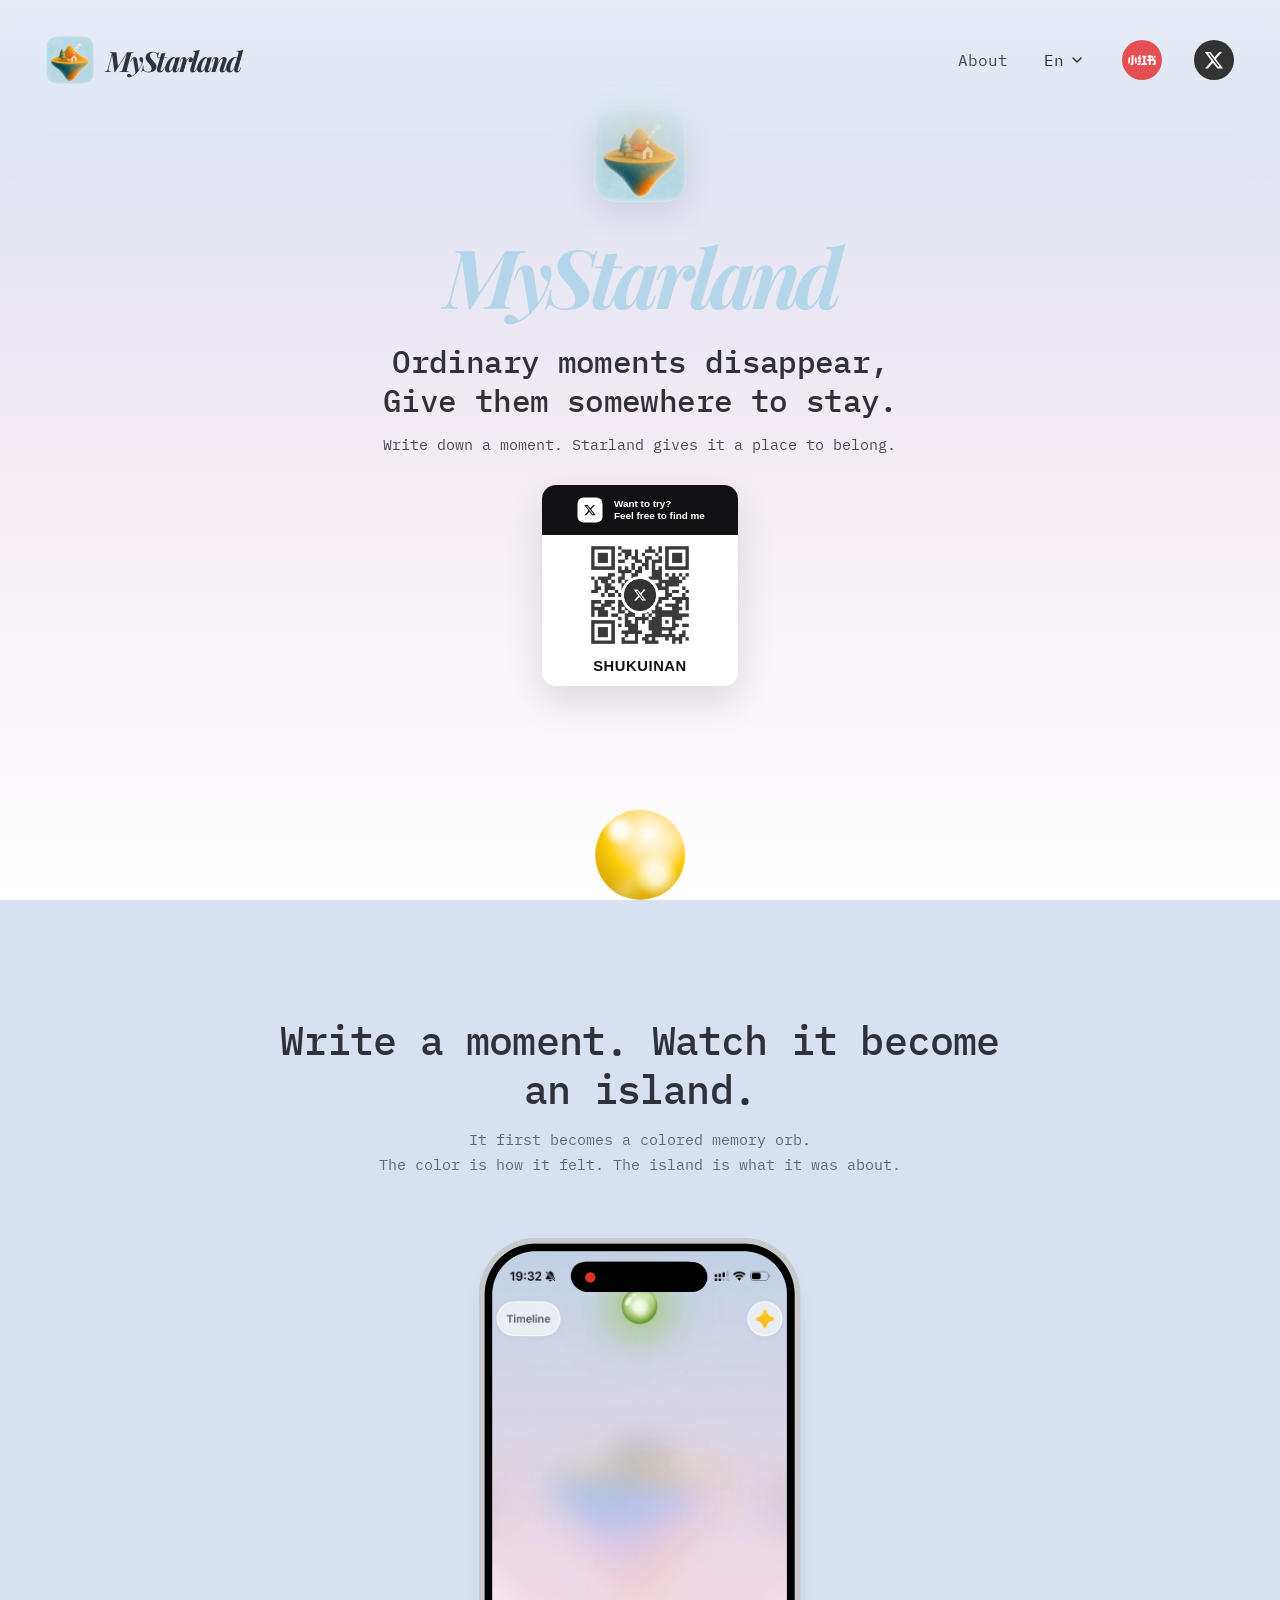
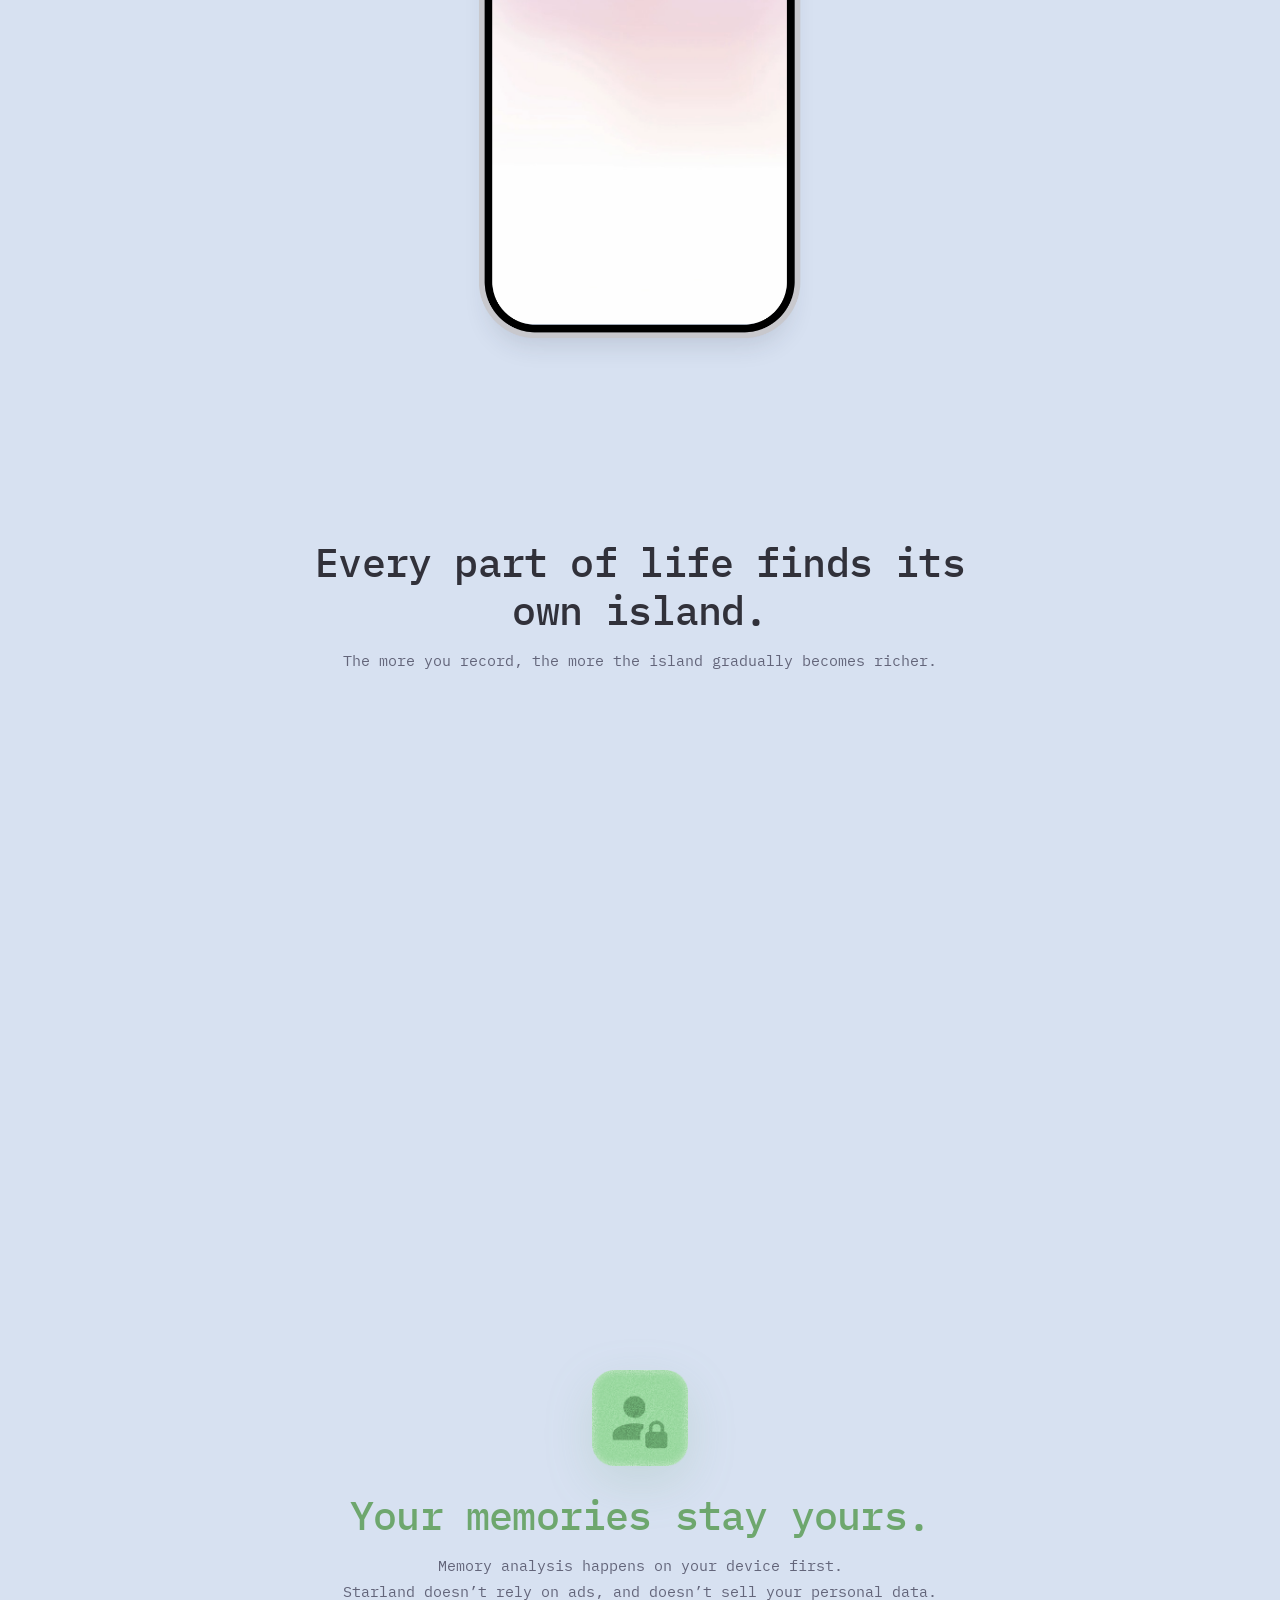
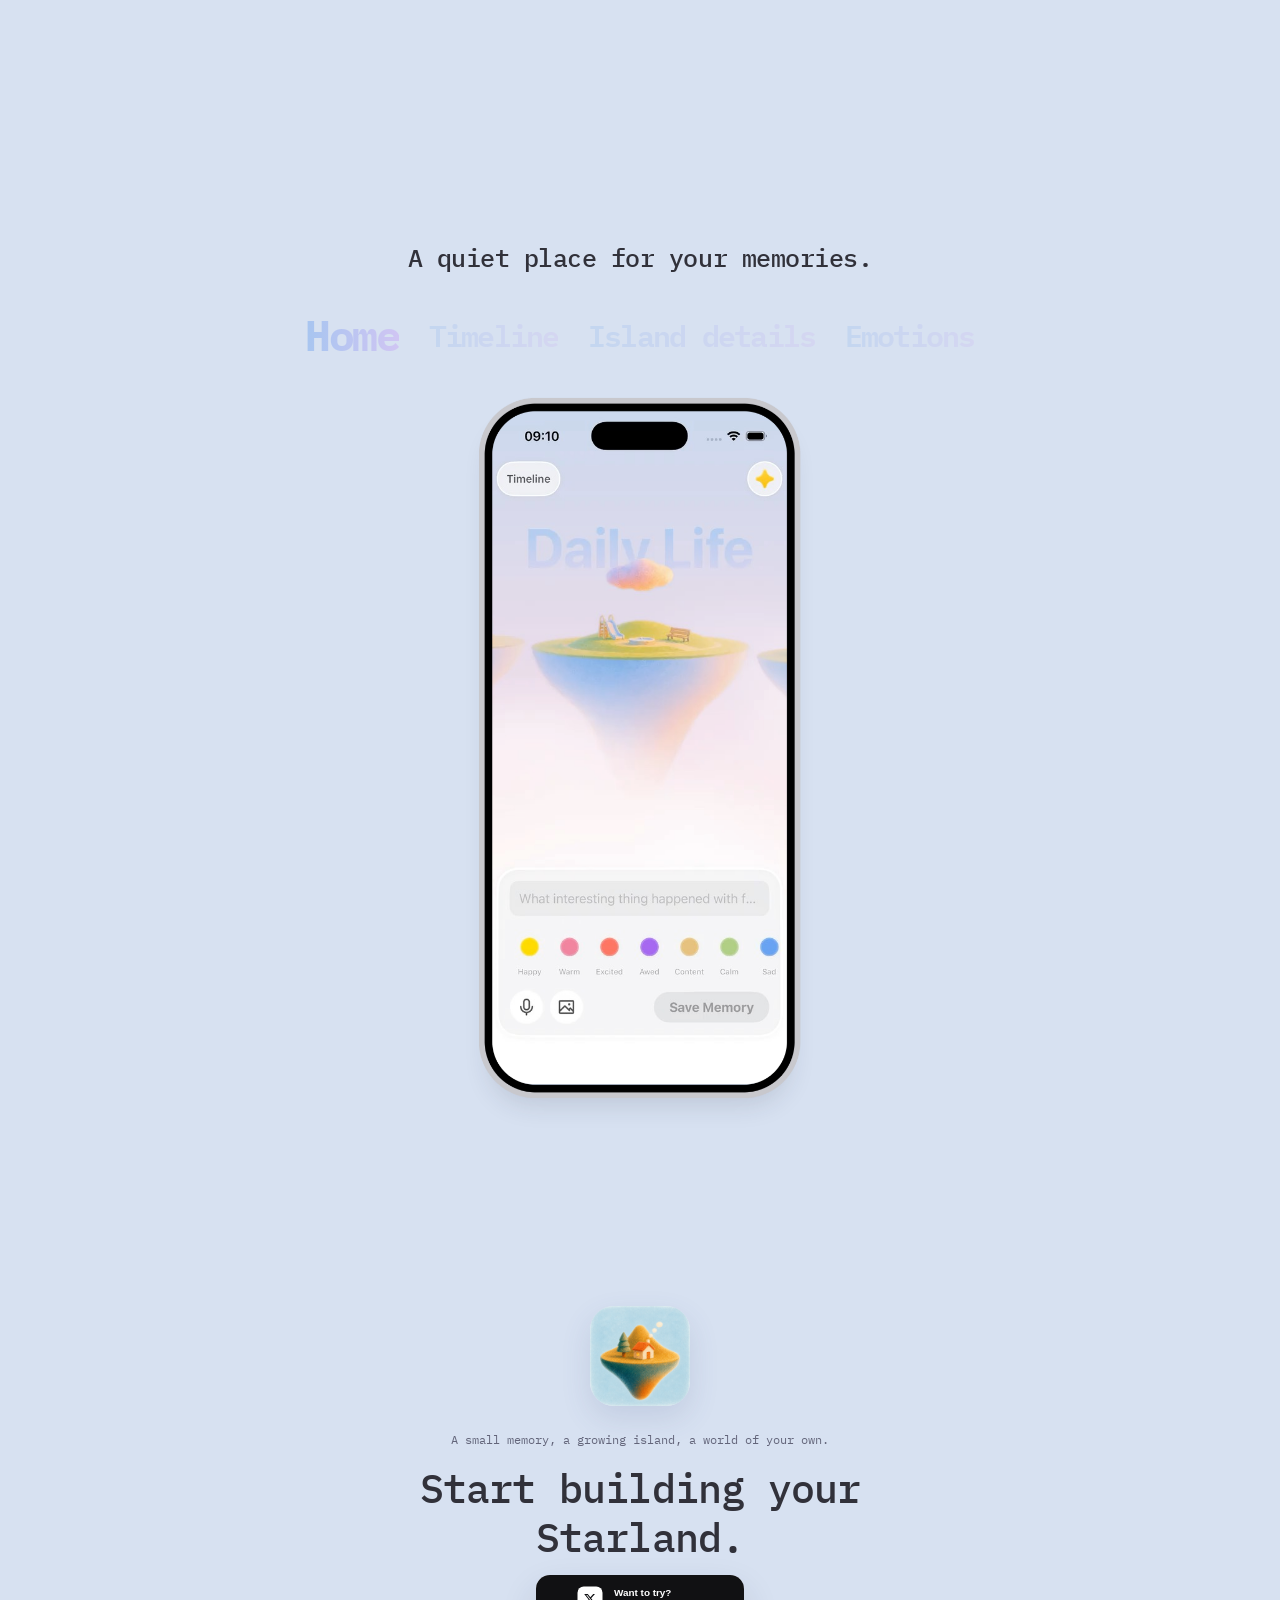
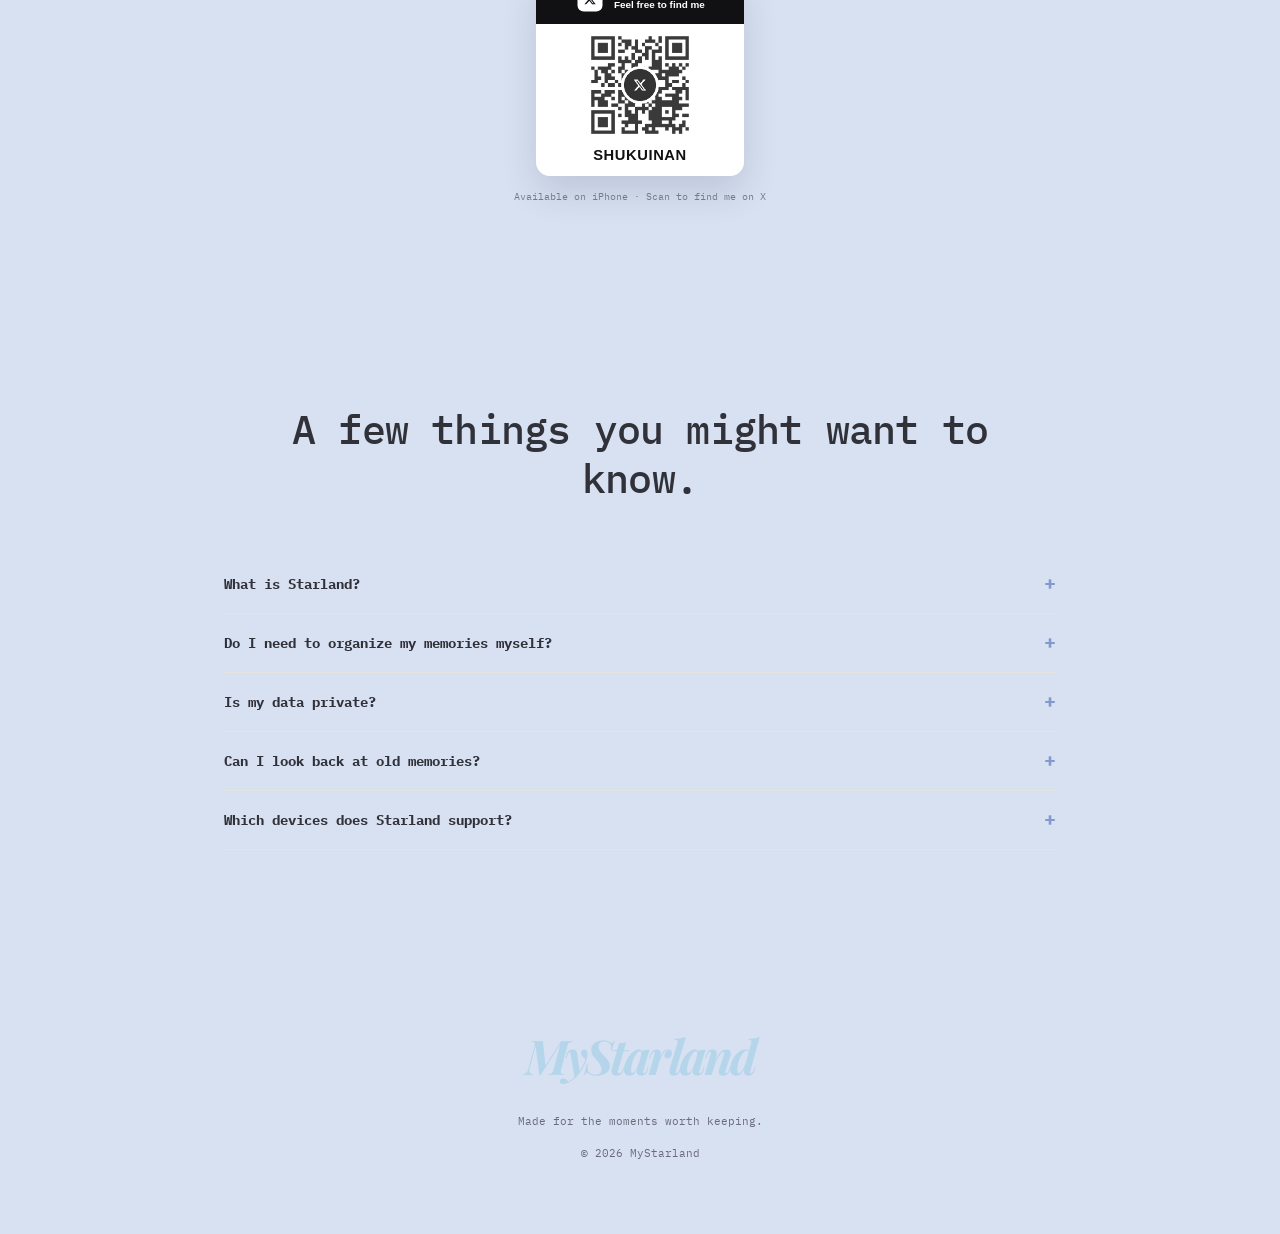
==== index.html @ 3f1987b5 "Fade page content under the top nav so headings no longer collide with it." ====
<!doctype html>
<html lang="en">
  <head>
    <meta charset="UTF-8" />
    <meta name="viewport" content="width=device-width, initial-scale=1.0" />
    <meta name="theme-color" content="#D7E1F1" />
    <meta
      name="description"
      content="Write down a moment. Starland gives it a place to belong."
    />
    <link rel="canonical" href="https://starland.app/" />
    <link rel="alternate" hreflang="en" href="https://starland.app/" />
    <link rel="alternate" hreflang="zh-CN" href="https://starland.app/" />
    <link rel="alternate" hreflang="x-default" href="https://starland.app/" />
    <meta name="robots" content="index, follow, max-image-preview:large" />
    <meta property="og:type" content="website" />
    <meta property="og:site_name" content="MyStarland" />
    <meta property="og:locale" content="en_US" />
    <meta property="og:locale:alternate" content="zh_CN" />
    <meta property="og:title" content="MyStarland — Ordinary moments disappear. Give them somewhere to stay." />
    <meta property="og:description" content="Write down a moment. Starland gives it a place to belong." />
    <meta property="og:url" content="https://starland.app/" />
    <meta property="og:image" content="https://starland.app/Assets/Starland/app-icon.png" />
    <meta name="twitter:card" content="summary" />
    <meta name="twitter:title" content="MyStarland — Ordinary moments disappear. Give them somewhere to stay." />
    <meta name="twitter:description" content="Write down a moment. Starland gives it a place to belong." />
    <title>MyStarland — Ordinary moments disappear. Give them somewhere to stay.</title>
    <link rel="icon" type="image/png" href="Assets/Starland/app-icon.png" />
    <link rel="apple-touch-icon" href="Assets/Starland/app-icon.png" />
    <link rel="preconnect" href="https://fonts.googleapis.com" />
    <link rel="preconnect" href="https://fonts.gstatic.com" crossorigin />
    <link href="https://fonts.googleapis.com/css2?family=IBM+Plex+Mono:ital,wght@0,400;0,500;0,600;0,700;1,400&family=Playfair+Display:ital,wght@1,600;1,700&display=swap" rel="stylesheet" />
    <script>
      if (window.parent !== window) document.documentElement.classList.add("is-embedded");
    </script>
    <link rel="stylesheet" href="styles.css?v=20260913-nav-veil-04" />
    <script type="application/ld+json">
    {
      "@context": "https://schema.org",
      "@type": "SoftwareApplication",
      "name": "MyStarland",
      "alternateName": ["Starland", "记忆岛"],
      "url": "https://starland.app/",
      "mainEntityOfPage": "https://starland.app/",
      "inLanguage": ["en", "zh-CN"],
      "image": "https://starland.app/Assets/Starland/app-icon.png",
      "operatingSystem": "iOS",
      "applicationCategory": "LifestyleApplication",
      "description": "Write down a moment. Starland gives it a place to belong.",
      "author": {
        "@type": "Person",
        "name": "Shukuinan",
        "alternateName": "祝以南",
        "url": "https://www.wowdesign.fun/"
      }
    }
    </script>
    <script type="application/ld+json">
    {
      "@context": "https://schema.org",
      "@type": "WebSite",
      "name": "MyStarland",
      "url": "https://starland.app/",
      "inLanguage": "en"
    }
    </script>
  </head>
  <body>
    <div class="scene-bg" id="scene-privacy" aria-hidden="true"></div>
    <a class="skip-link localize" href="#record" data-en="Skip to content" data-zh="跳到正文">Skip to content</a>
    <header class="navbar">
      <div class="nav-left">
        <a class="nav-home" href="./">
          <img class="nav-app-icon" src="Assets/Starland/app-icon.png" alt="" />
          <span>MyStarland</span>
        </a>
      </div>
      <div class="nav-right">
        <a class="nav-about localize" href="#about" id="aboutModalOpen" role="button" aria-haspopup="dialog" aria-expanded="false" aria-controls="aboutModal" data-en="About" data-zh="关于">About</a>
        <div class="lang-selector">
          <button class="lang-trigger" id="langTrigger" type="button" aria-haspopup="listbox" aria-expanded="false">
            <span id="currentLang">En</span>
            <svg class="lang-arrow" width="10" height="6" viewBox="0 0 10 6" fill="none" aria-hidden="true">
              <path d="M1 1L5 5L9 1" stroke="currentColor" stroke-width="1.5" stroke-linecap="round" stroke-linejoin="round"/>
            </svg>
          </button>
          <div class="lang-dropdown" id="langDropdown" role="listbox">
            <a href="#" role="option" data-lang="zh">中</a>
            <a href="#" role="option" data-lang="en">En</a>
          </div>
        </div>
        <div class="social-icons">
          <a class="social-link" href="https://www.xiaohongshu.com/user/profile/5e56621c0000000001004885?xsec_token=YBqgjhpWcEMDag6dY9kp-q4vRDh8qoKZPtLFFIorZBJxc=&amp;xsec_source=app_share" target="_blank" rel="noopener noreferrer" aria-label="Xiaohongshu">
            <img src="Assets/SocialLogo/ic/Red.svg" alt="" />
          </a>
          <a class="social-link" href="https://x.com/treeman730" target="_blank" rel="noopener noreferrer" aria-label="X">
            <img src="Assets/SocialLogo/ic/X.svg" alt="" />
          </a>
        </div>
        <button class="burger-menu" id="burgerToggle" type="button" aria-haspopup="true" aria-expanded="false" aria-controls="mobileMenu" data-aria-en="Open menu" data-aria-zh="打开菜单" aria-label="Open menu">
          <span></span>
          <span></span>
          <span></span>
        </button>
      </div>
      <div class="mobile-overlay" id="mobileMenu">
        <nav class="mobile-nav">
          <a href="#about" class="mobile-nav-item mobile-about-open localize" role="button" data-en="About" data-zh="关于">About</a>
          <div class="mobile-lang">
            <a href="#" role="option" data-lang="zh">中</a>
            <a href="#" role="option" data-lang="en">En</a>
          </div>
        </nav>
        <div class="mobile-social">
          <a class="social-link" href="https://www.xiaohongshu.com/user/profile/5e56621c0000000001004885?xsec_token=YBqgjhpWcEMDag6dY9kp-q4vRDh8qoKZPtLFFIorZBJxc=&amp;xsec_source=app_share" target="_blank" rel="noopener noreferrer" aria-label="Xiaohongshu">
            <img src="Assets/SocialLogo/ic/Red.svg" alt="" />
          </a>
          <a class="social-link" href="https://x.com/treeman730" target="_blank" rel="noopener noreferrer" aria-label="X">
            <img src="Assets/SocialLogo/ic/X.svg" alt="" />
          </a>
        </div>
      </div>
    </header>

    <div class="travel-orb" id="travel-orb" aria-hidden="true">
      <span class="orb-glow"></span>
      <span class="orb-core"><span class="orb-shine"></span></span>
    </div>

    <aside class="sticky-download" id="sticky-download" data-aria-en="Scan to find me on X for an iOS trial" data-aria-zh="扫码来小红书找我，领取 iOS 试用" aria-label="Scan to find me on X for an iOS trial">
      <img class="sticky-download-icon" src="Assets/Starland/app-icon.png" alt="MyStarland app icon" />
      <strong>MyStarland</strong>
      <a class="tf-badge compact trial-link" href="https://x.com/treeman730" target="_blank" rel="noopener noreferrer" data-href-en="https://x.com/treeman730" data-href-zh="https://www.xiaohongshu.com/user/profile/5e56621c0000000001004885?xsec_token=YBqgjhpWcEMDag6dY9kp-q4vRDh8qoKZPtLFFIorZBJxc=&amp;xsec_source=app_share">
        <img class="tf-badge-icon trial-icon-red" src="Assets/SocialLogo/ic/Red.svg" alt="" />
        <svg class="tf-badge-icon trial-icon-x" viewBox="0 0 24 24" aria-hidden="true">
          <path fill="currentColor" d="M18.244 2.25h3.308l-7.227 8.26 8.502 11.24H16.17l-4.714-6.231-5.401 6.231H2.744l7.727-8.835L1.254 2.25H8.08l4.257 5.622L18.244 2.25zm-1.161 17.52h1.833L7.084 4.126H5.117z"/>
        </svg>
        <span class="localize" data-en="Want to try? <br class='trial-break'>Feel free to find me" data-zh="想试用？欢迎找我">Want to try? <br class="trial-break">Feel free to find me</span>
      </a>
      <a class="xhs-card trial-link" href="https://x.com/treeman730" target="_blank" rel="noopener noreferrer" data-href-en="https://x.com/treeman730" data-href-zh="https://www.xiaohongshu.com/user/profile/5e56621c0000000001004885?xsec_token=YBqgjhpWcEMDag6dY9kp-q4vRDh8qoKZPtLFFIorZBJxc=&amp;xsec_source=app_share">
        <span class="xhs-card-head">
          <img class="xhs-card-logo trial-logo-app" src="Assets/Starland/app-icon.png" alt="" />
          <img class="xhs-card-logo trial-logo-xhs" src="Assets/Starland/xiaohongshu-icon.svg" alt="" />
          <img class="xhs-card-logo trial-logo-x" src="Assets/Starland/x-icon.svg" alt="" />
          <span class="xhs-card-title localize" data-en="Want to try?<br>Feel free to find me" data-zh="iOS 试用体验">Want to try?<br>Feel free to find me</span>
        </span>
        <img class="xhs-card-qr trial-qr-en" src="Assets/Starland/x-qr.png" width="766" height="766" alt="Scan to find SHUKUINAN on X" />
        <img class="xhs-card-qr trial-qr-zh" src="Assets/Starland/xiaohongshu-qr.png" width="766" height="766" alt="祝以南小红书二维码" />
        <span class="xhs-card-name localize" data-en="SHUKUINAN" data-zh="祝以南 SHUKUINAN">SHUKUINAN</span>
      </a>
    </aside>

    <main>
      <section class="hero section" id="hero" aria-labelledby="hero-title">
        <div class="hero-copy" id="hero-copy">
          <img class="app-icon hero-icon" src="Assets/Starland/app-icon.png" alt="" />
          <p class="wordmark">MyStarland</p>
          <h1 id="hero-title" class="localize" data-en="Ordinary moments disappear,<br>Give them somewhere to stay." data-zh="普通的日子也会消失，给它们一个留下来的地方。">Ordinary moments disappear,<br>Give them somewhere to stay.</h1>
          <p class="lede localize" data-en="Write down a moment. Starland gives it a place to belong." data-zh="写下一段瞬间，记忆岛会让它落在属于自己的地方。">Write down a moment. Starland gives it a place to belong.</p>
          <a class="tf-badge trial-link" href="https://x.com/treeman730" target="_blank" rel="noopener noreferrer" data-href-en="https://x.com/treeman730" data-href-zh="https://www.xiaohongshu.com/user/profile/5e56621c0000000001004885?xsec_token=YBqgjhpWcEMDag6dY9kp-q4vRDh8qoKZPtLFFIorZBJxc=&amp;xsec_source=app_share">
            <img class="tf-badge-icon trial-icon-red" src="Assets/SocialLogo/ic/Red.svg" alt="" />
            <svg class="tf-badge-icon trial-icon-x" viewBox="0 0 24 24" aria-hidden="true">
              <path fill="currentColor" d="M18.244 2.25h3.308l-7.227 8.26 8.502 11.24H16.17l-4.714-6.231-5.401 6.231H2.744l7.727-8.835L1.254 2.25H8.08l4.257 5.622L18.244 2.25zm-1.161 17.52h1.833L7.084 4.126H5.117z"/>
            </svg>
            <span class="localize" data-en="Want to try? <br class='trial-break'>Feel free to find me" data-zh="想试用？欢迎找我">Want to try? <br class="trial-break">Feel free to find me</span>
          </a>
          <a class="xhs-card trial-link" href="https://x.com/treeman730" target="_blank" rel="noopener noreferrer" data-href-en="https://x.com/treeman730" data-href-zh="https://www.xiaohongshu.com/user/profile/5e56621c0000000001004885?xsec_token=YBqgjhpWcEMDag6dY9kp-q4vRDh8qoKZPtLFFIorZBJxc=&amp;xsec_source=app_share">
            <span class="xhs-card-head">
              <img class="xhs-card-logo trial-logo-xhs" src="Assets/Starland/xiaohongshu-icon.svg" alt="" />
              <img class="xhs-card-logo trial-logo-x" src="Assets/Starland/x-icon.svg" alt="" />
              <span class="xhs-card-title localize" data-en="Want to try?<br>Feel free to find me" data-zh="iOS 试用体验">Want to try?<br>Feel free to find me</span>
            </span>
            <img class="xhs-card-qr trial-qr-en" src="Assets/Starland/x-qr.png" width="766" height="766" alt="Scan to find SHUKUINAN on X" />
            <img class="xhs-card-qr trial-qr-zh" src="Assets/Starland/xiaohongshu-qr.png" width="766" height="766" alt="祝以南小红书二维码" />
            <span class="xhs-card-name localize" data-en="SHUKUINAN" data-zh="祝以南 SHUKUINAN">SHUKUINAN</span>
          </a>
        </div>
        <div class="orb-anchor" id="hero-orb-anchor" aria-hidden="true"></div>
      </section>

      <section class="record section" id="record" aria-labelledby="record-title">
        <div class="section-heading record-heading" id="record-heading">
          <h2 id="record-title" class="localize" data-en="Write a moment. Watch it become an island." data-zh="写下一段记忆，看它变成一座岛。">Write a moment. Watch it become an island.</h2>
          <p class="localize" data-en="It first becomes a colored memory orb.<br />The color is how it felt. The island is what it was about." data-zh="它会先凝成一颗带颜色的记忆球。<br />颜色是当时的感受，岛是它属于生活的哪一部分。">It first becomes a colored memory orb.<br />The color is how it felt. The island is what it was about.</p>
        </div>

        <div class="phone-wrap" id="phone-wrap" data-aria-en="MyStarland recording demo" data-aria-zh="MyStarland 记录演示" aria-label="MyStarland recording demo">
          <div class="phone-stage">
            <video class="record-video" id="record-video" muted autoplay loop playsinline webkit-playsinline preload="metadata" poster="Assets/Starland/record-poster-zh.jpg" aria-hidden="true"></video>
            <img class="phone-frame" src="Assets/Starland/phone-frame.png" alt="" />
            <img class="phone-island" src="Assets/Starland/dynamic-island.png" alt="" />
            <span id="phone-orb" class="phone-orb" aria-hidden="true"></span>
          </div>
        </div>
      </section>

      <section class="islands section" id="islands" aria-labelledby="islands-title">
        <div class="section-heading islands-heading">
          <h2 id="islands-title" class="localize" data-en="Every part of life finds its own island." data-zh="生活的每个部分，都会找到自己的岛。">Every part of life finds its own island.</h2>
          <p class="localize" data-en="The more you record, the more the island gradually becomes richer." data-zh="记录得越多，岛屿就会渐渐变得更丰盛。">The more you record, the more the island gradually becomes richer.</p>
        </div>

        <div class="island-stage" id="island-stage" aria-live="polite">
          <div class="island-copy" id="island-copy">
            <p class="island-name">Daily Life</p>
            <p class="island-description">Ordinary moments that still feel worth keeping.</p>
          </div>
          <div class="island-rail-frame">
          <div class="island-rail-viewport" id="island-rail-viewport">
          <div class="island-rail" id="island-rail">
            <div class="island-slot">
            <button class="island-card" type="button" data-slug="family" data-name-en="Family" data-name-zh="家庭岛" data-description-en="Moments with family slowly gather here." data-description-zh="和家人有关的片段，会慢慢在这里聚集。">
              <img src="Assets/Starland/islands/island_family_stage_1.imageset/family_stage_1.png" alt="Family" />
            </button>
            </div>
            <div class="island-slot">
            <button class="island-card" type="button" data-slug="social" data-name-en="Friend" data-name-zh="朋友岛" data-description-en="Meals, conversations, and the time you spend together." data-description-zh="一起吃饭、聊天、出游，那些热闹与陪伴都会留在这里。">
              <img src="Assets/Starland/islands/island_social_stage_1.imageset/social_stage_1.png" alt="Friend" />
            </button>
            </div>
            <div class="island-slot">
            <button class="island-card" type="button" data-slug="love" data-name-en="Love" data-name-zh="恋爱岛" data-description-en="The small traces of two people sharing a life." data-description-zh="关于心动、陪伴，以及两个人生活留下的痕迹。">
              <img src="Assets/Starland/islands/island_love_stage_1.imageset/love_stage_1.png" alt="Love" />
            </button>
            </div>
            <div class="island-slot">
            <button class="island-card is-default" type="button" data-slug="daily" data-name-en="Daily Life" data-name-zh="日常岛" data-description-en="Ordinary moments that still feel worth keeping." data-description-zh="那些没有特别标签，但仍值得留下来的时刻。">
              <img src="Assets/Starland/islands/island_daily_stage_1.imageset/daily_stage_1.png" alt="Daily Life" />
            </button>
            </div>
            <div class="island-slot">
            <button class="island-card" type="button" data-slug="pet" data-name-en="Pet" data-name-zh="宠物岛" data-description-en="The animals you notice and choose to remember." data-description-zh="那些被你认真记住的小动物，也有自己的位置。">
              <img src="Assets/Starland/islands/island_pet_stage_1.imageset/pet_stage_1.png" alt="Pet" />
            </button>
            </div>
            <div class="island-slot">
            <button class="island-card" type="button" data-slug="work" data-name-en="Work" data-name-zh="工作岛" data-description-en="Plans, busy days, tired moments, and things finally finished." data-description-zh="工作里的计划、忙碌、疲惫，以及终于完成的时刻。">
              <img src="Assets/Starland/islands/island_work_stage_1.imageset/work_stage_1.png" alt="Work" />
            </button>
            </div>
            <div class="island-slot">
            <button class="island-card" type="button" data-slug="study" data-name-en="Growth" data-name-zh="成长岛" data-description-en="What you learn, finish, and slowly grow into." data-description-zh="学会的、完成的，以及慢慢长成的自己。">
              <img src="Assets/Starland/islands/island_study_stage_1.imageset/study_stage_1.png" alt="Growth" />
            </button>
            </div>
            <div class="island-slot">
            <button class="island-card" type="button" data-slug="interest" data-name-en="Interest" data-name-zh="兴趣岛" data-description-en="The things you love enough to keep doing." data-description-zh="喜欢的事、投入的时间，以及真正热爱的瞬间。">
              <img src="Assets/Starland/islands/island_interest_stage_1.imageset/interest_stage_1.png" alt="Interest" />
            </button>
            </div>
          </div>
          </div>
          </div>
        </div>
      </section>

      <section class="privacy section" id="privacy" aria-labelledby="privacy-title">
        <div class="privacy-content">
          <div class="privacy-icon" aria-hidden="true">
            <img src="Assets/Starland/privacy-icon.png" alt="" />
          </div>
          <h2 id="privacy-title" class="localize" data-en="Your memories stay yours." data-zh="你的记忆，只属于你。">Your memories stay yours.</h2>
          <p class="localize" data-en="Memory analysis happens on your device first.<br />Starland doesn’t rely on ads, and doesn’t sell your personal data." data-zh="记忆分析优先在设备本地完成。<br />记忆岛不依赖广告，也不会出售你的个人数据。">Memory analysis happens on your device first.<br />Starland doesn’t rely on ads, and doesn’t sell your personal data.</p>
        </div>
      </section>

      <section class="showcase section" id="showcase" aria-labelledby="showcase-title">
        <div class="section-heading">
          <h2 id="showcase-title" class="localize" data-en="A quiet place for your memories." data-zh="一个安静放下记忆的地方。">A quiet place for your memories.</h2>
        </div>
        <div class="showcase-tabs" role="tablist" data-aria-en="MyStarland app views" data-aria-zh="MyStarland 界面" aria-label="MyStarland app views">
          <button type="button" role="tab" aria-selected="true" data-view="home" class="localize" data-en="Home" data-zh="首页">Home</button>
          <button type="button" role="tab" aria-selected="false" data-view="timeline" class="localize" data-en="Timeline" data-zh="时间线">Timeline</button>
          <button type="button" role="tab" aria-selected="false" data-view="island" class="localize" data-en="Island details" data-zh="记忆岛详情">Island details</button>
          <button type="button" role="tab" aria-selected="false" data-view="emotion" class="localize" data-en="Emotions" data-zh="情绪">Emotions</button>
        </div>
        <div class="showcase-phone" id="showcase-phone" aria-live="polite">
          <div class="phone-stage">
            <video class="showcase-video" id="showcase-video" muted autoplay loop playsinline webkit-playsinline preload="none" poster="Assets/Starland/showcase-poster-zh.jpg" aria-hidden="true"></video>
            <img class="phone-frame" src="Assets/Starland/phone-frame.png" alt="" />
          </div>
        </div>
      </section>

      <section class="download section" id="download" aria-labelledby="download-title">
        <div class="download-content">
          <img class="app-icon" src="Assets/Starland/app-icon.png" alt="MyStarland app icon" />
          <p class="download-kicker localize" data-en="A small memory, a growing island, a world of your own." data-zh="从一个瞬间开始，慢慢长成属于你的世界。">A small memory, a growing island, a world of your own.</p>
          <h2 id="download-title" class="localize" data-en="Start building your Starland." data-zh="开始建造属于你的记忆岛。">Start building your Starland.</h2>
          <a class="tf-badge trial-link" href="https://x.com/treeman730" target="_blank" rel="noopener noreferrer" data-href-en="https://x.com/treeman730" data-href-zh="https://www.xiaohongshu.com/user/profile/5e56621c0000000001004885?xsec_token=YBqgjhpWcEMDag6dY9kp-q4vRDh8qoKZPtLFFIorZBJxc=&amp;xsec_source=app_share">
            <img class="tf-badge-icon trial-icon-red" src="Assets/SocialLogo/ic/Red.svg" alt="" />
            <svg class="tf-badge-icon trial-icon-x" viewBox="0 0 24 24" aria-hidden="true">
              <path fill="currentColor" d="M18.244 2.25h3.308l-7.227 8.26 8.502 11.24H16.17l-4.714-6.231-5.401 6.231H2.744l7.727-8.835L1.254 2.25H8.08l4.257 5.622L18.244 2.25zm-1.161 17.52h1.833L7.084 4.126H5.117z"/>
            </svg>
            <span class="localize" data-en="Want to try? <br class='trial-break'>Feel free to find me" data-zh="想试用？欢迎找我">Want to try? <br class="trial-break">Feel free to find me</span>
          </a>
          <a class="xhs-card trial-link" href="https://x.com/treeman730" target="_blank" rel="noopener noreferrer" data-href-en="https://x.com/treeman730" data-href-zh="https://www.xiaohongshu.com/user/profile/5e56621c0000000001004885?xsec_token=YBqgjhpWcEMDag6dY9kp-q4vRDh8qoKZPtLFFIorZBJxc=&amp;xsec_source=app_share">
            <span class="xhs-card-head">
              <img class="xhs-card-logo trial-logo-xhs" src="Assets/Starland/xiaohongshu-icon.svg" alt="" />
              <img class="xhs-card-logo trial-logo-x" src="Assets/Starland/x-icon.svg" alt="" />
              <span class="xhs-card-title localize" data-en="Want to try?<br>Feel free to find me" data-zh="iOS 试用体验">Want to try?<br>Feel free to find me</span>
            </span>
            <img class="xhs-card-qr trial-qr-en" src="Assets/Starland/x-qr.png" width="766" height="766" alt="Scan to find SHUKUINAN on X" />
            <img class="xhs-card-qr trial-qr-zh" src="Assets/Starland/xiaohongshu-qr.png" width="766" height="766" alt="祝以南小红书二维码" />
            <span class="xhs-card-name localize" data-en="SHUKUINAN" data-zh="祝以南 SHUKUINAN">SHUKUINAN</span>
          </a>
          <p class="availability localize" data-en="Available on iPhone · Scan to find me on X" data-zh="现已支持 iPhone · 扫码来小红书找我">Available on iPhone · Scan to find me on X</p>
        </div>
      </section>

      <section class="faq section" id="faq" aria-labelledby="faq-title">
        <div class="section-heading">
          <h2 id="faq-title" class="localize" data-en="A few things you might want to know." data-zh="你可能想知道的几件事。">A few things you might want to know.</h2>
        </div>
        <div class="faq-list">
          <details>
            <summary class="localize" data-en="What is Starland?" data-zh="记忆岛是什么？">What is Starland?</summary>
            <p class="localize" data-en="Starland is a personal memory app where the moments you record slowly become islands." data-zh="记忆岛是一款记录生活瞬间的 App。你写下的记忆，会慢慢形成不同的岛屿。">Starland is a personal memory app where the moments you record slowly become islands.</p>
          </details>
          <details>
            <summary class="localize" data-en="Do I need to organize my memories myself?" data-zh="我需要自己整理记忆吗？">Do I need to organize my memories myself?</summary>
            <p class="localize" data-en="No. Just write down the moment. Starland helps each memory find a place to belong." data-zh="不需要。你只需要记录，记忆岛会帮助每段记忆找到合适的位置。">No. Just write down the moment. Starland helps each memory find a place to belong.</p>
          </details>
          <details>
            <summary class="localize" data-en="Is my data private?" data-zh="我的数据是私密的吗？">Is my data private?</summary>
            <p class="localize" data-en="Memory analysis happens on your device first. Starland doesn’t rely on ads, and doesn’t sell your personal data." data-zh="记忆分析优先在设备本地完成。记忆岛不依赖广告，也不会出售你的个人数据。">Memory analysis happens on your device first. Starland doesn’t rely on ads, and doesn’t sell your personal data.</p>
          </details>
          <details>
            <summary class="localize" data-en="Can I look back at old memories?" data-zh="可以回看以前的记忆吗？">Can I look back at old memories?</summary>
            <p class="localize" data-en="Yes. You can revisit memories through your timeline, islands, and memory review features." data-zh="可以。你可以通过时间线、岛屿和回顾功能重新看见过去的记忆。">Yes. You can revisit memories through your timeline, islands, and memory review features.</p>
          </details>
          <details>
            <summary class="localize" data-en="Which devices does Starland support?" data-zh="记忆岛支持哪些设备？">Which devices does Starland support?</summary>
            <p class="localize" data-en="Starland is currently available on iPhone." data-zh="目前记忆岛支持 iPhone。">Starland is currently available on iPhone.</p>
          </details>
        </div>
      </section>
    </main>

    <footer>
      <p class="wordmark">MyStarland</p>
      <p class="localize" data-en="Made for the moments worth keeping." data-zh="为值得留下的瞬间而做。">Made for the moments worth keeping.</p>
      <p>© <span id="year"></span> MyStarland</p>
    </footer>

    <div class="modal-overlay" id="aboutModal" role="dialog" aria-modal="true" aria-labelledby="aboutModalTitle" aria-hidden="true">
      <div class="modal-scrim" aria-hidden="true"></div>
      <div class="modal-container modal-container--about">
        <div class="modal-mobile-header">
          <button class="modal-back" id="aboutMobileBack" type="button" data-aria-en="Close" data-aria-zh="关闭" aria-label="Close">
            <svg width="24" height="24" viewBox="0 0 24 24" fill="none" stroke="#007AFF" stroke-width="2.5" stroke-linecap="round" stroke-linejoin="round">
              <polyline points="15 18 9 12 15 6"></polyline>
            </svg>
          </button>
          <span class="modal-title localize" data-en="About" data-zh="关于">About</span>
        </div>
        <button class="modal-close" id="aboutModalClose" type="button" data-aria-en="Close" data-aria-zh="关闭" aria-label="Close">
          <svg width="20" height="20" viewBox="0 0 24 24" fill="none" stroke="#000" stroke-width="2.5" stroke-linecap="round">
            <path d="M18 6L6 18M6 6l12 12"/>
          </svg>
        </button>
        <div class="about-modal-body">
          <img src="Assets/PersonalLogo.svg" alt="祝以南 SHUKUINAN" class="about-modal__logo" width="160" />
          <h2 id="aboutModalTitle" class="about-modal__name">Shukuinan</h2>
          <p class="about-modal__role">Designer：Brand｜Print｜UI｜illustration｜Product Design｜Offline Vision｜Creativity</p>
          <p class="about-modal__text localize"
             data-zh="热爱设计和画画。有几个个人的小项目，分别是<a href='https://www.instagram.com/heyastronaut001' target='_blank' class='inline-link'>《宇宙飞行士》</a>（插画项目）、<a href='https://www.xiaohongshu.com/collection/item/67c198460259000000000001?xhsshare=CopyLink&amp;appuid=5e56621c0000000001004885&amp;apptime=1766322275&amp;share_id=de329cdb8dbd491e8a088997de94f2d8' target='_blank' class='inline-link'>云朵系列</a>（插画项目）、<a href='https://apps.apple.com/cn/app/%E6%97%A5%E8%90%BD%E5%B2%9B/id6743801054' target='_blank' class='inline-link'>日落岛 App</a>(2025)、<a href='https://muse-tap.com/' target='_blank' rel='noopener noreferrer' class='inline-link'>MuseTap</a>。"
             data-en="Passionate about design and drawing. Several personal projects: <a href='https://www.instagram.com/heyastronaut001' target='_blank' class='inline-link'>Heyastronaut</a> (Illustration Project), <a href='https://www.xiaohongshu.com/collection/item/67c198460259000000000001?xhsshare=CopyLink&amp;appuid=5e56621c0000000001004885&amp;apptime=1766322275&amp;share_id=de329cdb8dbd491e8a088997de94f2d8' target='_blank' class='inline-link'>Cloud Series</a> (Illustration Project), <a href='https://apps.apple.com/cn/app/%E6%97%A5%E8%90%BD%E5%B2%9B/id6743801054' target='_blank' class='inline-link'>Sunmuse App</a> (2025), <a href='https://muse-tap.com/' target='_blank' rel='noopener noreferrer' class='inline-link'>MuseTap</a>.">
            Passionate about design and drawing. Several personal projects: Heyastronaut (Illustration Project), Cloud Series (Illustration Project), Sunmuse App (2025), MuseTap.
          </p>
          <p class="about-modal__text localize"
             data-zh="喜欢美丽的事物，并在工作中为此而努力。"
             data-en="Love beautiful things and work hard for them.">
            Love beautiful things and work hard for them.
          </p>
          <p class="about-modal__contact localize"
             data-zh="联系我：<a href='mailto:treeos001@gmail.com' class='inline-link'>treeos001@gmail.com</a>"
             data-en="Get in touch: <a href='mailto:treeos001@gmail.com' class='inline-link'>treeos001@gmail.com</a>">
            Get in touch: <a href="mailto:treeos001@gmail.com" class="inline-link">treeos001@gmail.com</a>
          </p>
        </div>
      </div>
    </div>

    <script src="app.js?v=20260912-en-start-125"></script>
  </body>
</html>
---- styles.css ----
:root {
  --ink: #31313a;
  --muted: #63657a;
  --spring: cubic-bezier(0.22, 1, 0.36, 1);
  --card-w: 136px;
  --card-h: 184px;
  --card-overlap: -20px;
  --card-hover-scale: 1.68;
  --card-hover-nudge: calc(var(--card-w) * (var(--card-hover-scale) - 1) / 2);
  --orb-a: 255, 207, 9;
  --orb-b: 232, 137, 0;
}

* { box-sizing: border-box; }

html {
  min-height: 100%;
  max-width: 100%;
  overflow-x: clip;
  background-color: #d7e1f1;
}

html.is-embedded {
  background: transparent;
}

body {
  margin: 0;
  color: var(--ink);
  background: transparent;
  font-family: "IBM Plex Mono", ui-monospace, "SFMono-Regular", Menlo, Consolas, monospace;
  overflow-x: clip;
  isolation: isolate;
}

body::before {
  content: "";
  position: fixed;
  inset: 0;
  z-index: -1;
  pointer-events: none;
  background: linear-gradient(180deg, #d7e1f1 0%, #f3ebf3 49%, #ffffff 100%);
}

html.is-embedded body::before {
  content: none;
}

.scene-bg {
  position: fixed;
  inset: 0;
  z-index: -1;
  pointer-events: none;
  opacity: 0;
  background: linear-gradient(180deg, #d7eff0 0%, #f3faf0 49%, #ffffff 100%);
  transition: opacity 1s cubic-bezier(0.4, 0, 0.2, 1);
}

.scene-bg.is-active {
  opacity: 1;
}

button, a { font: inherit; }
button { cursor: pointer; }
a { color: inherit; }

.skip-link {
  position: fixed;
  left: 1rem;
  top: -4rem;
  z-index: 100;
  padding: .8rem 1rem;
  background: #fff;
  border-radius: 999px;
  transition: top .2s;
}
.skip-link:focus { top: 1rem; }

.navbar {
  --side-left: clamp(24px, calc(24px + (90 - 24) * (100vw - 970px) / (1920 - 970)), 90px);
  --side-right: clamp(24px, calc(24px + (80 - 24) * (100vw - 970px) / (1920 - 970)), 80px);
  --social-size: 48px;
  --social-gap: 24px;
  display: flex;
  justify-content: space-between;
  align-items: center;
  pointer-events: none;
  padding-left: calc(var(--side-left) + env(safe-area-inset-left));
  padding-right: calc(var(--side-right) + env(safe-area-inset-right));
  padding-top: env(safe-area-inset-top);
  width: 100%;
  max-width: 1920px;
  height: calc(120px + env(safe-area-inset-top));
  position: fixed;
  top: 0;
  left: 0;
  right: 0;
  margin-left: auto;
  margin-right: auto;
  z-index: 100;
  overflow: visible;
}

.navbar::before,
.navbar::after {
  content: "";
  position: absolute;
  left: 50%;
  top: 0;
  z-index: 0;
  width: 100vw;
  height: calc(100% + 64px);
  pointer-events: none;
  margin-left: -50vw;
}

.navbar::before {
  backdrop-filter: blur(20px) saturate(1.12);
  -webkit-backdrop-filter: blur(20px) saturate(1.12);
  mask-image: linear-gradient(to bottom, #000 0%, #000 42%, transparent 100%);
  -webkit-mask-image: linear-gradient(to bottom, #000 0%, #000 42%, transparent 100%);
}

.navbar::after {
  background: linear-gradient(
    to bottom,
    rgb(232 238 246 / .9) 0%,
    rgb(232 238 246 / .48) 44%,
    rgb(232 238 246 / 0) 100%
  );
}

.navbar.menu-open::before,
.navbar.menu-open::after {
  opacity: 0;
}

html.is-embedded .navbar {
  display: none;
}

.nav-left {
  flex-shrink: 0;
  pointer-events: auto;
  z-index: 110;
}

.nav-home {
  display: flex;
  align-items: center;
  gap: 12px;
  color: var(--ink);
  font-family: "Playfair Display", Georgia, "Times New Roman", serif;
  font-size: 28px;
  font-weight: 700;
  font-style: italic;
  letter-spacing: -.06em;
  text-decoration: none;
}

.nav-app-icon {
  display: block;
  width: 48px;
  height: 48px;
  border-radius: 24%;
}

.nav-about {
  color: var(--ink);
  font-size: 16px;
  font-weight: 400;
  text-decoration: none;
  opacity: .88;
}

.nav-about:hover,
.nav-about.is-active {
  opacity: 1;
}

.nav-right {
  display: flex;
  align-items: center;
  gap: 24px;
  pointer-events: auto;
  z-index: 110;
}

.lang-selector {
  position: relative;
  font-family: "IBM Plex Mono", monospace;
}

.lang-trigger {
  background: none;
  border: none;
  color: var(--ink);
  font-size: 16px;
  font-weight: 400;
  cursor: pointer;
  display: flex;
  align-items: center;
  gap: 8px;
  padding: 8px 12px;
  border-radius: 12px;
  transition: background .3s ease;
}

.lang-trigger:hover {
  background: rgb(49 49 58 / .06);
}

.lang-arrow {
  transition: transform .3s ease;
}

.lang-selector.open .lang-arrow {
  transform: rotate(180deg);
}

.lang-dropdown {
  position: absolute;
  top: calc(100% + 8px);
  right: 0;
  background: rgba(255, 255, 255, 0.78);
  backdrop-filter: blur(20px);
  -webkit-backdrop-filter: blur(20px);
  border: 1px solid rgba(255, 255, 255, 0.7);
  border-radius: 16px;
  padding: 6px;
  display: none;
  flex-direction: column;
  min-width: 80px;
  box-shadow: 0 10px 30px rgba(49, 49, 58, 0.08);
  z-index: 150;
}

.lang-selector.open .lang-dropdown {
  display: flex;
}

.lang-dropdown a {
  text-decoration: none;
  color: var(--ink);
  font-size: 14px;
  padding: 8px 12px;
  border-radius: 10px;
  transition: all .2s ease;
  white-space: nowrap;
  text-align: center;
}

.lang-dropdown a:hover {
  background: rgb(49 49 58 / .06);
}

.social-icons {
  display: flex;
  gap: var(--social-gap);
  align-items: center;
}

.social-link {
  display: flex;
  width: var(--social-size);
  height: var(--social-size);
  transition: transform .3s cubic-bezier(0.175, 0.885, 0.32, 1.275);
}

.social-link img {
  width: 100%;
  height: 100%;
}

.burger-menu {
  display: none;
  flex-direction: column;
  justify-content: space-around;
  width: 32px;
  height: 24px;
  padding: 0;
  border: none;
  background: transparent;
  cursor: pointer;
  z-index: 120;
}

.burger-menu span {
  position: relative;
  width: 32px;
  height: 3px;
  border-radius: 10px;
  background: var(--ink);
  transform-origin: 1px;
  transition: all .3s linear;
}

.mobile-overlay {
  position: fixed;
  top: 0;
  right: -100%;
  z-index: 105;
  display: none;
  flex-direction: column;
  justify-content: center;
  align-items: center;
  gap: 60px;
  width: 100%;
  height: 100vh;
  background: rgba(183, 208, 230, 0.95);
  backdrop-filter: blur(20px);
  -webkit-backdrop-filter: blur(20px);
  pointer-events: auto;
  transition: right .5s cubic-bezier(0.77, 0, 0.175, 1);
}

.mobile-overlay.open {
  right: 0;
}

.mobile-nav {
  display: flex;
  flex-direction: column;
  align-items: center;
  gap: 40px;
}

.mobile-nav-item {
  color: #ffffff;
  font-size: 32px;
  font-weight: 500;
  text-decoration: none;
}

.mobile-lang {
  display: flex;
  gap: 32px;
}

.mobile-lang a {
  color: #ffffff;
  font-size: 24px;
  font-weight: 500;
  text-decoration: none;
  opacity: .55;
}

.mobile-lang a.is-active {
  opacity: 1;
  font-weight: 700;
}

.mobile-social {
  display: flex;
  gap: 32px;
}

.navbar.menu-open .nav-home {
  color: #ffffff;
}

.navbar.menu-open .burger-menu span {
  background: #ffffff;
}

.modal-overlay {
  position: fixed;
  inset: 0;
  z-index: 3000;
  isolation: isolate;
  display: flex;
  justify-content: center;
  align-items: center;
  opacity: 0;
  visibility: hidden;
  transition: opacity .26s ease, visibility .26s ease;
}

.modal-overlay.show {
  opacity: 1;
  visibility: visible;
  transition: opacity 0s, visibility 0s;
}

.modal-scrim {
  position: absolute;
  inset: 0;
  background: rgba(0, 0, 0, 0.2);
  opacity: 0;
  transition: opacity .26s ease-out;
}

.modal-overlay.show .modal-scrim {
  opacity: 1;
}

.modal-container--about {
  width: min(480px, 94vw);
  max-height: min(560px, 88vh);
  position: relative;
  z-index: 1;
  display: flex;
  flex-direction: column;
  justify-content: center;
  padding: clamp(28px, 5vw, 44px) clamp(22px, 4vw, 40px);
  border-radius: 24px;
  background: rgba(255, 255, 255, 0.6);
  box-shadow: 0 20px 50px rgba(0, 0, 0, 0.1);
  backdrop-filter: blur(36px);
  -webkit-backdrop-filter: blur(36px);
  color: #1a1a1a;
  transform: scale(.97) translateY(10px);
  transition: transform .3s cubic-bezier(0.22, 1, 0.36, 1);
}

.modal-overlay.show .modal-container--about {
  transform: scale(1) translateY(0);
}

.about-modal-body {
  display: flex;
  flex-direction: column;
  align-items: center;
  gap: 14px;
  width: 100%;
  max-width: 420px;
  margin: 0 auto;
  min-height: 0;
  overflow-y: auto;
  padding: clamp(12px, 2.5vw, 20px) 0;
  text-align: center;
}

.about-modal__logo {
  display: block;
  width: min(168px, 58vw);
  height: auto;
  margin: 0 auto 6px;
}

.about-modal__name {
  margin: 0;
  color: #111111;
  font-size: 22px;
  font-weight: 700;
}

.about-modal__role {
  margin: 0 0 4px;
  color: #3d3d3d;
  font-size: 14px;
  font-weight: 500;
}

.about-modal__text {
  margin: 0;
  width: 100%;
  color: #252525;
  font-size: 15px;
  font-weight: 500;
  line-height: 1.65;
  text-align: center;
}

.about-modal__contact {
  margin: 10px 0 0;
  color: #3d3d3d;
  font-size: 14px;
  font-weight: 500;
  text-align: center;
}

.inline-link {
  color: #2a7aad;
  text-decoration: underline;
  text-underline-offset: 4px;
}

.inline-link:hover {
  opacity: .6;
}

.modal-mobile-header {
  display: none;
  position: relative;
  flex-shrink: 0;
  align-items: center;
  justify-content: center;
  width: 100%;
  height: 60px;
}

.modal-back {
  position: absolute;
  left: 0;
  padding: 10px;
  border: none;
  background: none;
  cursor: pointer;
}

.modal-title {
  color: #000;
  font-size: 18px;
  font-weight: 600;
}

.modal-close {
  position: absolute;
  top: -24px;
  right: -24px;
  z-index: 10;
  display: flex;
  align-items: center;
  justify-content: center;
  width: 48px;
  height: 48px;
  border: none;
  border-radius: 50%;
  background: #ffffff;
  box-shadow: 0 4px 12px rgba(0, 0, 0, 0.15);
  cursor: pointer;
  transition: transform .2s ease;
}

.modal-close:hover {
  transform: scale(1.1);
}

@media (max-width: 970px) {
  .navbar {
    height: calc(72px + env(safe-area-inset-top));
    padding-left: calc(20px + env(safe-area-inset-left));
    padding-right: calc(20px + env(safe-area-inset-right));
  }

  .navbar::before,
  .navbar::after {
    height: calc(100% + 40px);
  }

  .nav-home {
    gap: 8px;
    font-size: 22px;
  }

  .nav-app-icon {
    width: 36px;
    height: 36px;
  }

  .nav-right {
    gap: 16px;
  }
}

@media (max-width: 767px) {
  .nav-about,
  .lang-selector,
  .social-icons {
    display: none;
  }

  .burger-menu {
    display: flex;
  }

  .mobile-overlay {
    display: flex;
  }

  .burger-menu.open span:nth-child(1) {
    transform: rotate(45deg);
  }

  .burger-menu.open span:nth-child(2) {
    opacity: 0;
    transform: translateX(20px);
  }

  .burger-menu.open span:nth-child(3) {
    transform: rotate(-45deg);
  }

  .modal-overlay {
    align-items: flex-end;
  }

  .modal-container--about {
    width: 100%;
    max-height: 85vh;
    margin-top: auto;
    padding: clamp(20px, 5vw, 32px) clamp(18px, 4vw, 28px) clamp(28px, 6vw, 40px);
    border-radius: 24px 24px 0 0;
    background: rgba(255, 255, 255, 0.95);
    transform: translateY(100%);
    transition: transform .38s cubic-bezier(0.25, 0.82, 0.2, 1);
  }

  .modal-overlay.show .modal-container--about {
    transform: translateY(0);
  }

  .modal-close {
    display: none;
  }

  .modal-mobile-header {
    display: flex;
  }

  .about-modal-body {
    max-width: 100%;
    padding: clamp(8px, 2vw, 16px) 0;
  }
}

.section { position: relative; overflow: clip; }

.app-icon {
  display: block;
  width: 92px;
  border-radius: 24%;
  box-shadow: 0 12px 30px rgb(70 86 137 / .14);
}

.wordmark {
  margin: 1.15rem 0 .7rem;
  max-width: 100%;
  color: #b5d5ea;
  font-family: "Playfair Display", Georgia, "Times New Roman", serif;
  font-size: clamp(3.4rem, 6.4vw, 6.4rem);
  font-weight: 700;
  font-style: italic;
  letter-spacing: -.06em;
}

h1, h2, h3, p { margin-top: 0; }

.tf-badge {
  display: inline-flex;
  align-items: center;
  justify-content: center;
  gap: .55rem;
  min-height: 44px;
  padding: 0 1.1rem 0 .72rem;
  border-radius: 10px;
  background: #111113;
  color: #fff;
  text-decoration: none;
  font-size: .8rem;
  font-weight: 600;
  letter-spacing: -.04em;
  line-height: 1;
  white-space: nowrap;
}
.hero-copy .tf-badge { animation: rise-in .7s var(--spring) both .7s; }
.tf-badge-icon {
  display: block;
  width: 14px;
  height: 14px;
  flex-shrink: 0;
}
html[lang="zh-CN"] .trial-icon-x { display: none; }
html:not([lang="zh-CN"]) .trial-icon-red { display: none; }
.trial-icon-red {
  width: 18px;
  height: 18px;
  border-radius: 50%;
}
.tf-badge.compact {
  min-height: 32px;
  width: 100%;
  padding: .35rem .45rem;
  font-size: .58rem;
  gap: .35rem;
  border-radius: 8px;
  white-space: normal;
  text-align: center;
  line-height: 1.25;
}
.tf-badge:not(.compact) .trial-break { display: none; }
.tf-badge.compact .tf-badge-icon {
  width: 12px;
  height: 12px;
}
.tf-badge.compact .trial-icon-red {
  width: 16px;
  height: 16px;
}

.xhs-card {
  display: flex;
  width: 196px;
  flex-direction: column;
  overflow: hidden;
  border-radius: 14px;
  background: #fff;
  color: #111113;
  text-decoration: none;
  box-shadow: 0 16px 36px rgb(40 45 70 / .14);
  transition: transform .35s var(--spring), box-shadow .35s ease;
}
.xhs-card:hover {
  transform: translateY(-3px);
  box-shadow: 0 22px 44px rgb(40 45 70 / .18);
}
.hero-copy > .tf-badge.trial-link,
.download .tf-badge.trial-link { display: none; }
html[lang="zh-CN"] .trial-logo-x,
html[lang="zh-CN"] .trial-qr-en { display: none; }
html:not([lang="zh-CN"]) .trial-logo-xhs,
html:not([lang="zh-CN"]) .trial-qr-zh { display: none; }
.trial-logo-app { display: none; }

.xhs-card-head {
  display: flex;
  align-items: center;
  justify-content: center;
  gap: .55rem;
  padding: .62rem .85rem;
  background: #111113;
  color: #fff;
}
.xhs-card-logo {
  display: block;
  width: 30px;
  height: 30px;
  flex-shrink: 0;
}
.xhs-card-title {
  font-family: "PingFang SC", "Hiragino Sans GB", "Noto Sans SC", sans-serif;
  font-size: .82rem;
  font-weight: 600;
  letter-spacing: .04em;
  line-height: 1.25;
}
html:not([lang="zh-CN"]) .xhs-card-title {
  font-size: .62rem;
  font-weight: 600;
  letter-spacing: 0;
  text-align: left;
}
.xhs-card-qr {
  display: block;
  width: 118px;
  height: 118px;
  margin: .1rem auto 0;
  object-fit: contain;
  background: #fff;
}
.xhs-card-name {
  padding: .2rem .85rem .7rem;
  text-align: center;
  font-family: "PingFang SC", "Hiragino Sans GB", "Noto Sans SC", sans-serif;
  font-size: .92rem;
  font-weight: 700;
  letter-spacing: .04em;
  line-height: 1.2;
}

.hero-copy .xhs-card { animation: rise-in .7s var(--spring) both .7s; }
.download .xhs-card { width: 208px; }

.section-heading {
  position: relative;
  z-index: 2;
  width: 100%;
  max-width: 48rem;
  margin: 0 auto;
  padding: 0 1.5rem;
  text-align: center;
}

h2 {
  margin-bottom: .85rem;
  font-size: clamp(1.55rem, 3.1vw, 3.2rem);
  font-weight: 500;
  letter-spacing: -.02em;
  line-height: 1.22;
}

.section-heading > p:last-child,
.privacy-content > p:last-child {
  color: var(--muted);
  font-size: clamp(.77rem, 1.2vw, .98rem);
  line-height: 1.65;
}

.hero {
  min-height: 100svh;
  display: grid;
  place-items: center;
  padding: 8rem 1.5rem 14rem;
}

.hero-copy {
  position: relative;
  z-index: 2;
  display: flex;
  flex-direction: column;
  align-items: center;
  text-align: center;
  transform: translateY(-2vh);
}

html.is-embedded .hero-copy {
  transform: none;
}

html[lang="zh-CN"] .hero-copy {
  transform: translateY(3vh);
}

html[lang="zh-CN"].is-embedded .hero-copy,
html.is-embedded[lang="zh-CN"] .hero-copy {
  transform: none;
}

.hero-copy > * {
  transition: opacity .48s var(--spring), transform .48s var(--spring);
}

.hero-icon { animation: rise-in .7s var(--spring) both .2s; }
.hero-copy .wordmark { animation: rise-in .7s var(--spring) both .35s; }

h1 {
  max-width: 45rem;
  margin: 0;
  font-size: clamp(1.45rem, 2.4vw, 2.55rem);
  font-weight: 500;
  letter-spacing: -.02em;
  line-height: 1.28;
  animation: rise-in .7s var(--spring) both .5s;
}

.lede {
  max-width: 37rem;
  margin: .75rem 0 1.7rem;
  color: #484954;
  font-size: clamp(.78rem, 1.2vw, 1rem);
  line-height: 1.65;
  animation: rise-in .7s var(--spring) both .57s;
}

.orb-anchor {
  position: absolute;
  bottom: clamp(1.25rem, 3.2vh, 3.5rem);
  left: 50%;
  width: clamp(74px, 7vw, 112px);
  aspect-ratio: 1;
  pointer-events: none;
  visibility: hidden;
  transform: translateX(-50%);
}

.travel-orb {
  position: fixed;
  z-index: 12;
  top: 0;
  left: 0;
  width: clamp(74px, 7vw, 112px);
  aspect-ratio: 1;
  pointer-events: none;
  opacity: 0;
  will-change: transform, opacity;
}

.travel-orb.is-visible { opacity: 1; }

.orb-glow { display: none; }

.orb-core,
.orb-core::before {
  display: block;
  width: 100%;
  height: 100%;
  border-radius: 50%;
}

.orb-core {
  --orb-color: 255, 207, 9;
  position: relative;
  background:
    radial-gradient(circle at 68% 72%, rgb(255 255 255 / .78) 0 9%, transparent 25%),
    radial-gradient(circle at 27% 22%, rgb(255 255 255 / .92) 0 6%, transparent 18%),
    radial-gradient(circle at 60% 28%, rgb(255 255 255 / .7), rgb(var(--orb-color)) 48%, color-mix(in srgb, rgb(var(--orb-color)) 72%, #4a2208) 87%);
  box-shadow:
    inset -8px -11px 16px rgb(var(--orb-color) / .28),
    0 12px 23px rgb(var(--orb-color) / .34),
    0 0 34px rgb(var(--orb-color) / .32);
  animation: orb-float 3.6s ease-in-out infinite, orb-mood 28s ease-in-out infinite;
}

.orb-core::before {
  content: "";
  position: absolute;
  inset: 8%;
  opacity: .65;
  background: linear-gradient(135deg, transparent 42%, rgb(255 255 255 / .5) 53%, transparent 65%);
  filter: blur(4px);
}

.orb-shine { display: none; }

.travel-orb.is-scrolling .orb-core {
  animation-play-state: paused;
  filter: none;
}

.record {
  min-height: 0;
  overflow: visible;
  display: flex;
  flex-direction: column;
  align-items: center;
  padding: 5.5rem 1.5rem 6.5rem;
}

.record-heading {
  opacity: 0;
  transform: translateY(12px);
  transition: opacity .6s var(--spring), transform .6s var(--spring);
}

.record-heading.is-visible {
  opacity: 1;
  transform: none;
}

.phone-wrap {
  position: relative;
  --record-phone-w: min(322px, 78vw);
  width: var(--record-phone-w);
  margin-top: clamp(2.2rem, 5vh, 4.6rem);
}

.phone-stage {
  position: relative;
  width: 100%;
  aspect-ratio: 1206 / 2622;
}

.record-video,
.showcase-video {
  position: absolute;
  z-index: 1;
  top: 1.907%;
  left: 4.146%;
  width: 91.46%;
  height: 96.186%;
  object-fit: cover;
  object-position: center top;
  border-radius: calc(var(--record-phone-w) * 144 / 1206);
  background: #e8eef6;
  box-shadow: 0 18px 28px rgb(37 42 60 / .16);
}

.phone-frame {
  position: absolute;
  inset: 0;
  z-index: 16;
  width: 100%;
  height: 100%;
  pointer-events: none;
  user-select: none;
}

.phone-island {
  position: absolute;
  z-index: 17;
  top: 3.44%;
  left: 50%;
  width: 42.04%;
  height: auto;
  pointer-events: none;
  user-select: none;
  transform: translateX(-50%);
}

.phone-orb {
  position: absolute;
  z-index: 1;
  top: 4.7%;
  left: 50%;
  width: 17px;
  height: 17px;
  opacity: 0;
  pointer-events: none;
  border-radius: 50%;
  background: radial-gradient(circle at 32% 25%, #fff 0 12%, #ffdb48 35%, #ec9a00 78%);
  box-shadow: 0 0 13px #ffd557;
  transform: translateX(-50%);
}

.islands {
  min-height: 0;
  overflow-x: clip;
  overflow-y: visible;
  padding: 6rem 0 5rem;
}

.islands-heading { padding: 0 1.5rem; }

.island-stage {
  overflow: visible;
  margin-top: 1.6rem;
}

.island-copy {
  min-height: 0;
  margin: 0 auto;
  padding: 0 1.5rem 0;
  text-align: center;
  opacity: 0;
  transform: translateY(18px);
  transition: opacity .36s ease, transform .42s var(--spring);
  pointer-events: none;
  position: relative;
  z-index: 4;
}

.island-copy.is-visible {
  opacity: 1;
  transform: translateY(0);
}

.island-name {
  margin-bottom: .4rem;
  color: #a6b9e7;
  font-size: 64px;
  font-weight: 600;
  letter-spacing: -.03em;
  line-height: 1.1;
}

.island-description {
  max-width: 30rem;
  margin: 0 auto;
  color: #6c6c78;
  font-size: .72rem;
  line-height: 1.55;
}

.island-rail-frame {
  overflow: visible;
  width: 100%;
}

.island-rail-viewport {
  overflow: visible;
  padding: 6rem 0 5.5rem;
  scrollbar-width: none;
}

.island-rail-viewport::-webkit-scrollbar { display: none; }

.island-rail {
  display: flex;
  align-items: center;
  position: relative;
  width: max-content;
  margin-inline: auto;
}

.island-rail:not(.is-gathered) {
  pointer-events: none;
}

.island-slot {
  position: relative;
  flex: 0 0 var(--card-w);
  width: var(--card-w);
  height: var(--card-h);
  margin-left: var(--card-overlap);
  will-change: transform;
}

.island-slot:first-child { margin-left: 0; }

.island-slot:has(:hover),
.island-slot:has(.is-active) {
  z-index: 3;
}

.island-slot:has(.neighbor-left),
.island-slot:has(.neighbor-right) {
  z-index: 2;
}

@media (prefers-reduced-motion: no-preference) {
  html:not(.is-islands-ready) .island-slot:nth-child(-n+4) {
    transform: translate3d(-120vw, 0, 0);
  }
  html:not(.is-islands-ready) .island-slot:nth-child(n+5) {
    transform: translate3d(120vw, 0, 0);
  }
}

.island-card {
  --tilt: -2deg;
  --card-radius: clamp(18px, 2vw, 28px);
  position: relative;
  width: 100%;
  height: 100%;
  margin: 0;
  padding: 0;
  overflow: hidden;
  border: 5px solid transparent;
  border-radius: var(--card-radius);
  background:
    radial-gradient(140% 90% at 50% 100%, #def1ff 0%, #f5f4f2 100%) padding-box,
    linear-gradient(135deg, #d4e0f1 0%, #fefefe 57%, #c6d2e4 100%) border-box;
  background-origin: border-box;
  background-clip: padding-box, border-box;
  box-shadow: 0 12px 24px rgb(122 143 177 / .12);
  opacity: .73;
  transform: rotate(var(--tilt));
  transition: transform .4s var(--spring), opacity .32s ease, filter .32s ease;
}
.island-slot:nth-child(even) .island-card { --tilt: 3deg; }
.island-slot:nth-child(3n) .island-card { --tilt: -4deg; }

.island-card img {
  display: block;
  width: 100%;
  height: 100%;
  object-fit: contain;
  border-radius: calc(var(--card-radius) - 5px);
  transition: opacity .45s ease, transform .45s var(--spring);
}

.island-card:hover,
.island-card.is-active {
  z-index: 3;
  opacity: 1;
  transform-origin: center center;
  transform: translateY(-14px) scale(var(--card-hover-scale)) rotate(0);
}

.island-card.is-leftmost:hover,
.island-card.is-leftmost.is-active {
  transform-origin: left center;
}

.island-card.is-rightmost:hover,
.island-card.is-rightmost.is-active {
  transform-origin: right center;
}

.island-card.neighbor-left {
  transform: translateX(calc(var(--card-hover-nudge) * -1)) scale(.97) rotate(var(--tilt));
}

.island-card.neighbor-right {
  transform: translateX(var(--card-hover-nudge)) scale(.97) rotate(var(--tilt));
}

.island-card:focus-visible {
  z-index: 3;
  outline: 3px solid #92aee6;
  outline-offset: 5px;
}

.privacy {
  min-height: 0;
  display: grid;
  place-items: center;
  padding: 8rem 1.5rem;
  text-align: center;
}

.privacy-content { max-width: 47rem; }

.privacy-icon {
  width: 96px;
  margin: 0 auto 1.6rem;
  filter: drop-shadow(0 16px 24px rgb(91 158 104 / .16));
}

.privacy-icon img { display: block; width: 100%; height: auto; }

.privacy h2 { color: #6ea76e; }

.showcase {
  min-height: 0;
  padding: 6rem 1.5rem 7rem;
}

.showcase .section-heading h2 {
  margin-bottom: 0;
  font-size: clamp(1.15rem, 2vw, 1.55rem);
  font-weight: 500;
  letter-spacing: -.02em;
}

.showcase-tabs {
  --tab-size: clamp(1.45rem, 3.4vw, 2.5rem);
  --tab-size-active: clamp(2.35rem, 5.8vw, 4.15rem);
  display: flex;
  flex-wrap: nowrap;
  justify-content: center;
  align-items: center;
  gap: clamp(1.1rem, 3.2vw, 2.6rem);
  height: calc(var(--tab-size-active) * 1.1);
  margin: 2.4rem auto 2.4rem;
}

.showcase-tabs button {
  padding: 0;
  border: 0;
  background: linear-gradient(90deg, #a7c5f0 0%, #d0c5f3 100%);
  background-clip: text;
  -webkit-background-clip: text;
  color: transparent;
  -webkit-text-fill-color: transparent;
  font-size: var(--tab-size);
  font-weight: 600;
  letter-spacing: -.06em;
  line-height: 1.05;
  white-space: nowrap;
  opacity: .4;
  transition: opacity .35s ease, font-size .42s var(--spring);
}

.showcase-tabs button[aria-selected="true"] {
  opacity: 1;
  font-size: var(--tab-size-active);
  font-weight: 700;
}

html[lang="en"] .showcase-tabs {
  --tab-size: clamp(1.15rem, 2.5vw, 1.85rem);
  --tab-size-active: clamp(1.7rem, 3.9vw, 2.7rem);
  gap: clamp(.85rem, 2.4vw, 1.85rem);
}

.showcase-phone {
  --record-phone-w: min(322px, 78vw);
  width: var(--record-phone-w);
  margin: 0 auto;
}

.showcase-video {
  transition: opacity .42s var(--spring);
}

.showcase-phone.is-changing .showcase-video {
  opacity: 0;
}

.download {
  min-height: 0;
  display: grid;
  place-items: center;
  padding: 6rem 1.5rem;
  text-align: center;
}

.download-content {
  display: flex;
  flex-direction: column;
  align-items: center;
}

.download .app-icon {
  width: 100px;
  margin-bottom: 1.5rem;
}

.download-kicker {
  max-width: 28rem;
  margin-bottom: .9rem;
  color: var(--muted);
  font-size: .78rem;
  line-height: 1.6;
}

.download h2 { max-width: 40rem; }

.availability {
  margin-top: .9rem;
  color: #787889;
  font-size: .62rem;
}

.faq { padding: 6rem max(1.5rem, 8vw) 6.5rem; }

.faq-list {
  max-width: 52rem;
  margin: 3.3rem auto 0;
}

.faq details { border-bottom: 1px solid #e6e3e0; }

.faq summary {
  display: flex;
  justify-content: space-between;
  gap: 1rem;
  padding: 1.25rem 0;
  font-size: clamp(.76rem, 1.1vw, .94rem);
  font-weight: 700;
  list-style: none;
  cursor: pointer;
}

.faq summary::-webkit-details-marker { display: none; }

.faq summary::after {
  content: "+";
  color: #8399ce;
  font-size: 1.25rem;
  line-height: .75;
  transition: transform .32s var(--spring);
}

.faq details[open] summary::after { transform: rotate(45deg); }

.faq details p {
  max-width: 43rem;
  margin: -.15rem 0 1.3rem;
  color: var(--muted);
  font-size: .75rem;
  line-height: 1.65;
}

footer {
  display: grid;
  place-items: center;
  min-height: 280px;
  padding: 4rem 1.5rem;
  color: #6b6b7b;
  text-align: center;
}

footer .wordmark {
  margin: 0 0 .8rem;
  font-size: 3rem;
}

footer p:not(.wordmark) {
  margin: .3rem 0;
  font-size: .66rem;
}

.sticky-download {
  position: fixed;
  z-index: 20;
  top: 144px;
  right: 24px;
  display: flex;
  box-sizing: border-box;
  width: 160px;
  height: 192px;
  flex-direction: column;
  align-items: center;
  justify-content: space-between;
  padding: 16px 14px 14px;
  overflow: hidden;
  border: none;
  border-radius: 28px;
  background: #e4e3f0;
  box-shadow:
    0 10px 28px rgb(90 100 140 / .1),
    inset 0 0 18px 2px rgb(228 227 240 / .42);
  opacity: 0;
  pointer-events: none;
  transform: translateY(-8px) scale(.94);
  transition: opacity .42s var(--spring), transform .42s var(--spring), background-color 1.8s ease;
}

html.is-embedded .sticky-download {
  top: 144px;
  right: 24px;
}

@media (min-width: 1025px) {
  .sticky-download {
    width: 148px;
    height: auto;
    padding: 0;
    overflow: visible;
    background: transparent !important;
    box-shadow: none;
  }
  .sticky-download .sticky-download-icon,
  .sticky-download strong {
    display: none;
  }
  .sticky-download .tf-badge.trial-link {
    display: none;
  }
  .sticky-download .trial-logo-app {
    display: block;
    border-radius: 22%;
  }
  html .sticky-download .trial-logo-x,
  html .sticky-download .trial-logo-xhs {
    display: none;
  }
  .sticky-download .xhs-card {
    width: 100%;
  }
  .sticky-download .xhs-card-qr {
    width: 88px;
    height: 88px;
  }
  .sticky-download .xhs-card-logo {
    width: 24px;
    height: 24px;
  }
  .sticky-download .xhs-card-title {
    font-size: .72rem;
  }
  html:not([lang="zh-CN"]) .sticky-download .xhs-card-title {
    font-size: .52rem;
  }
  .sticky-download .xhs-card-name {
    font-size: .78rem;
    padding: .1rem .6rem .55rem;
  }
  .sticky-download .xhs-card-head {
    padding: .5rem .65rem;
    gap: .4rem;
  }
}

.sticky-download.is-visible {
  opacity: 1;
  pointer-events: auto;
  transform: none;
}

.sticky-download-icon {
  display: block;
  width: 64px;
  height: 64px;
  border-radius: 22%;
}

.sticky-download .tf-badge {
  display: inline-flex;
  width: 100%;
  flex-shrink: 0;
}

.sticky-download strong {
  color: #fff;
  font-size: 15px;
  font-weight: 600;
  letter-spacing: -.02em;
  text-shadow: 0 1px 8px rgb(70 80 110 / .22);
}

@keyframes rise-in {
  from { opacity: 0; transform: translateY(8px) scale(.96); }
  to { opacity: 1; transform: none; }
}

@keyframes orb-float {
  0%, 100% { transform: translateY(-5px); }
  50% { transform: translateY(5px); }
}

@keyframes orb-mood {
  0%, 18% { filter: hue-rotate(0deg); }
  30%, 46% { filter: hue-rotate(76deg); }
  58%, 73% { filter: hue-rotate(175deg); }
  84%, 100% { filter: hue-rotate(290deg); }
}

@media (max-width: 1024px) {
  :root {
    --card-w: 108px;
    --card-h: 146px;
    --card-overlap: -14px;
    --card-hover-scale: 1.52;
  }

  .sticky-download,
  html.is-embedded .sticky-download {
    top: auto;
    right: 12px;
    left: 12px;
    bottom: calc(24px + env(safe-area-inset-bottom));
    width: auto;
    height: auto;
    flex-direction: row;
    align-items: center;
    justify-content: flex-start;
    gap: .7rem;
    padding: .55rem .75rem .55rem .7rem;
    border-radius: 20px;
    transform: translateY(10px);
  }

  .sticky-download.is-visible {
    transform: none;
  }

  .sticky-download-icon {
    width: 42px;
    height: 42px;
  }

  .sticky-download strong {
    margin-right: auto;
    font-size: 14px;
  }

  .sticky-download .tf-badge {
    width: auto;
    max-width: min(168px, 52%);
    flex-shrink: 0;
  }

  .sticky-download .xhs-card {
    display: none;
  }
}

@media (max-width: 767px) {
  .hero { padding-top: 5rem; }
  .hero-copy { transform: translateY(2vh); }
  html.is-embedded .hero { padding-top: 6.75rem; }
  html.is-embedded .hero-copy { transform: none; }
  .hero-copy .xhs-card { width: 176px; }
  .download .xhs-card { width: 184px; }
  .xhs-card-qr {
    width: 104px;
    height: 104px;
  }
  .app-icon { width: 76px; }
  .wordmark { font-size: 3.1rem; }
  :root {
    --card-w: min(200px, 58vw);
    --card-h: calc(var(--card-w) * 184 / 136);
    --card-overlap: 12px;
    --card-hover-scale: 1.08;
  }

  .island-copy {
    min-height: 5.6rem;
  }

  .island-name {
    font-size: clamp(1.55rem, 7.2vw, 2.15rem);
  }

  .island-rail-viewport {
    overflow-x: auto;
    overflow-y: visible;
    overscroll-behavior-x: contain;
    scroll-snap-type: x mandatory;
    -webkit-overflow-scrolling: touch;
    padding: 3.4rem 0 4.8rem;
  }

  .island-rail {
    box-sizing: content-box;
    margin-inline: 0;
    padding-inline: calc(50% - var(--card-w) / 2);
  }

  .island-slot {
    scroll-snap-align: center;
    scroll-snap-stop: always;
  }

  html:not(.is-islands-ready) .island-slot:nth-child(-n+4),
  html:not(.is-islands-ready) .island-slot:nth-child(n+5) {
    transform: none;
  }

  .island-card.is-leftmost:hover,
  .island-card.is-leftmost.is-active,
  .island-card.is-rightmost:hover,
  .island-card.is-rightmost.is-active {
    transform-origin: center center;
  }

  .island-card.neighbor-left,
  .island-card.neighbor-right {
    transform: scale(.94) rotate(var(--tilt));
  }

  .island-card:hover {
    transform: rotate(var(--tilt));
    opacity: .73;
  }

  .island-card.is-active {
    transform: translateY(-10px) scale(var(--card-hover-scale)) rotate(0);
    opacity: 1;
  }
  .showcase-tabs {
    --tab-size: clamp(1.05rem, 4.4vw, 1.35rem);
    --tab-size-active: clamp(1.45rem, 6.4vw, 1.95rem);
    flex-wrap: nowrap;
    gap: .65rem 1rem;
  }

  html[lang="en"] .showcase-tabs {
    --tab-size: clamp(.92rem, 3.4vw, 1.12rem);
    --tab-size-active: clamp(1.18rem, 4.8vw, 1.52rem);
    gap: .45rem .75rem;
  }
}

@media (prefers-reduced-motion: reduce) {
  *, *::before, *::after {
    animation-duration: .01ms !important;
    animation-iteration-count: 1 !important;
    scroll-behavior: auto !important;
    transition-duration: .01ms !important;
  }
  .travel-orb { display: none; }
  .phone-orb { opacity: 0; }
  .record-heading { opacity: 1; transform: none; }
  .island-copy { opacity: 1; transform: none; }
  .island-rail { pointer-events: auto; }
  .island-slot { transform: none !important; }
}
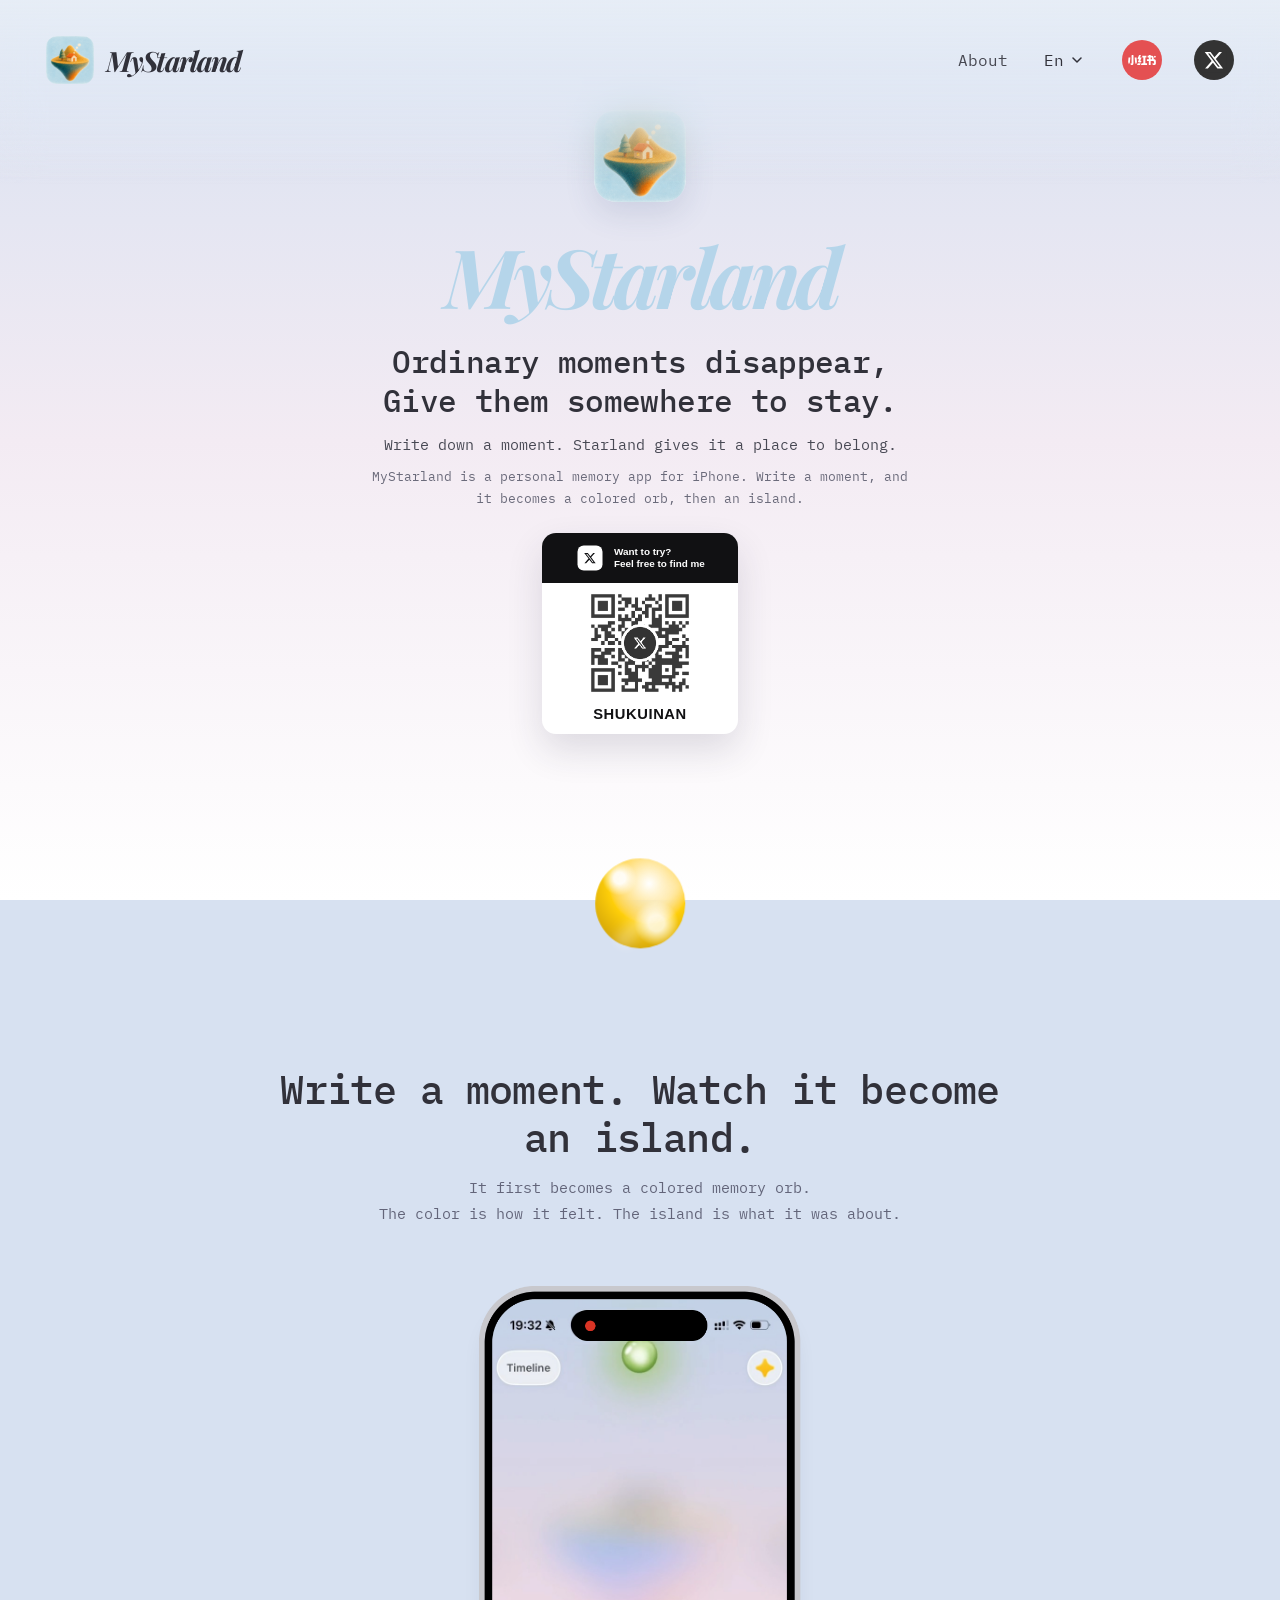
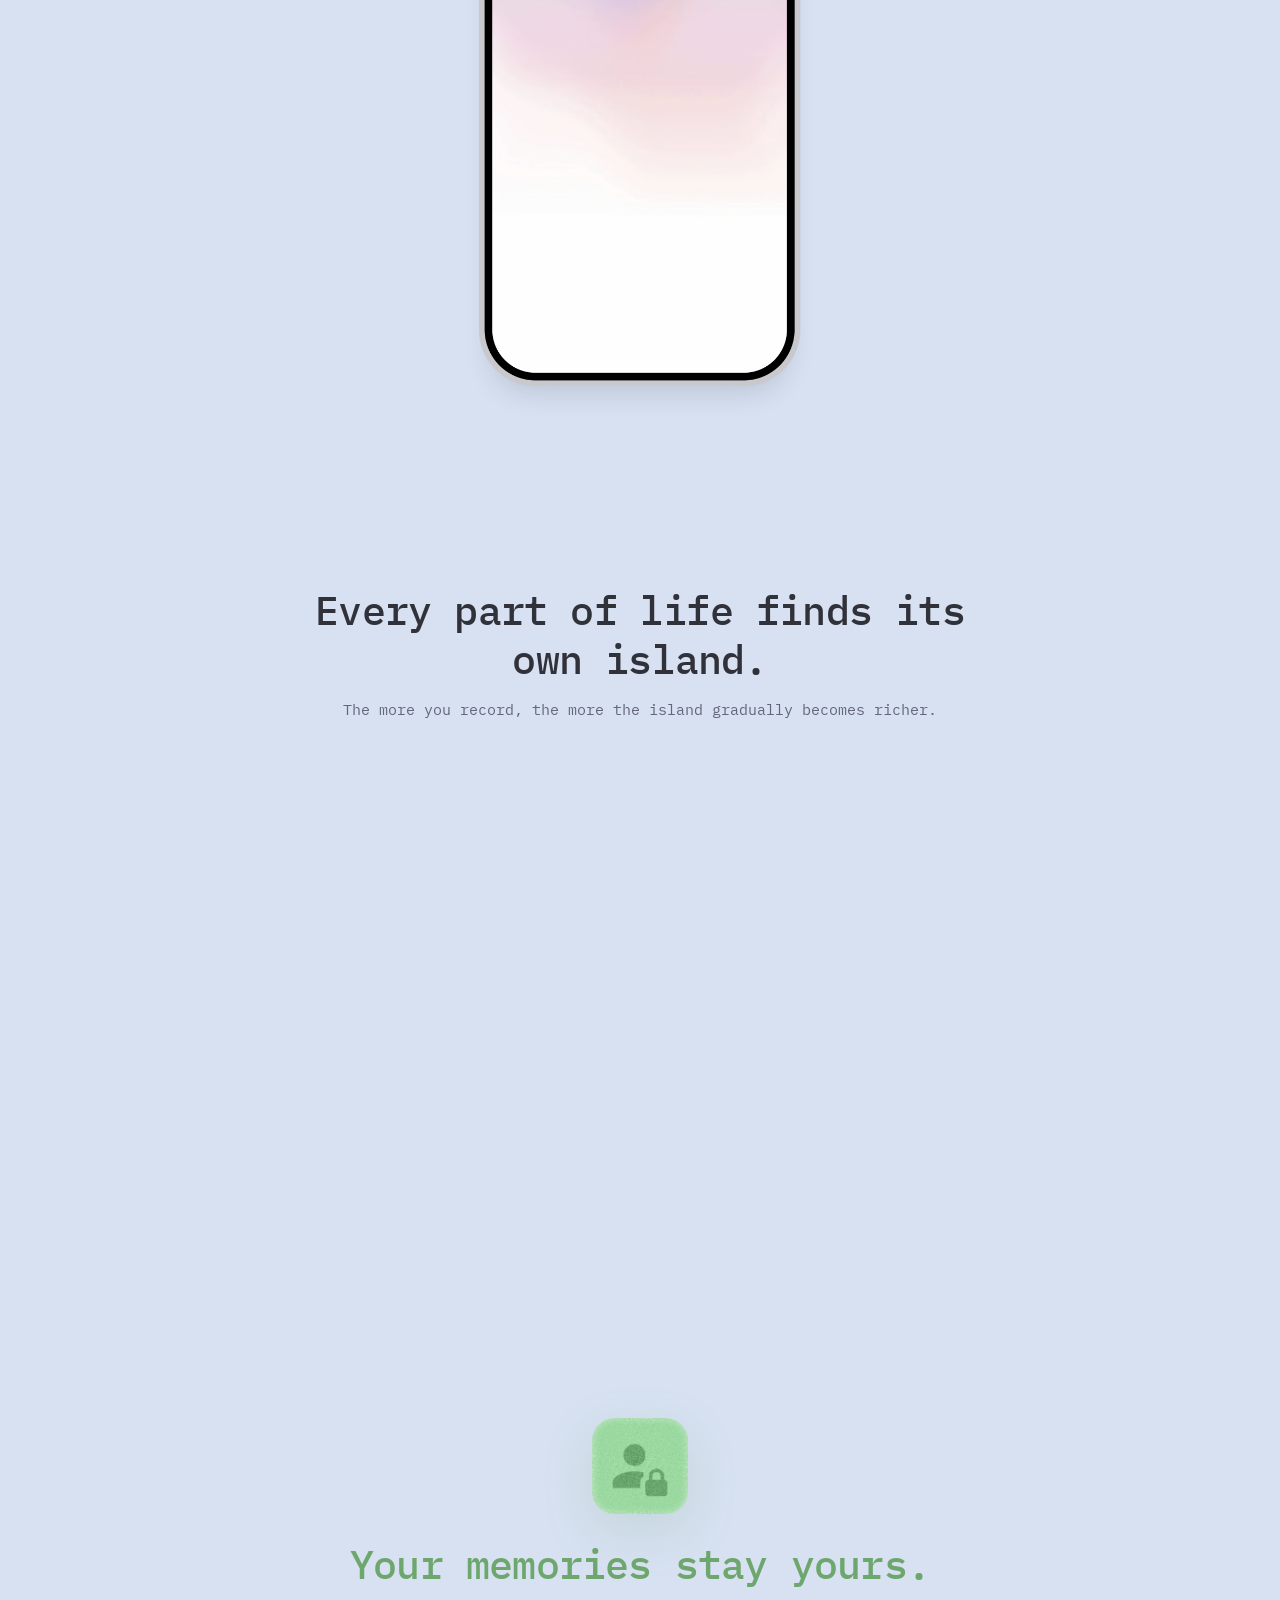
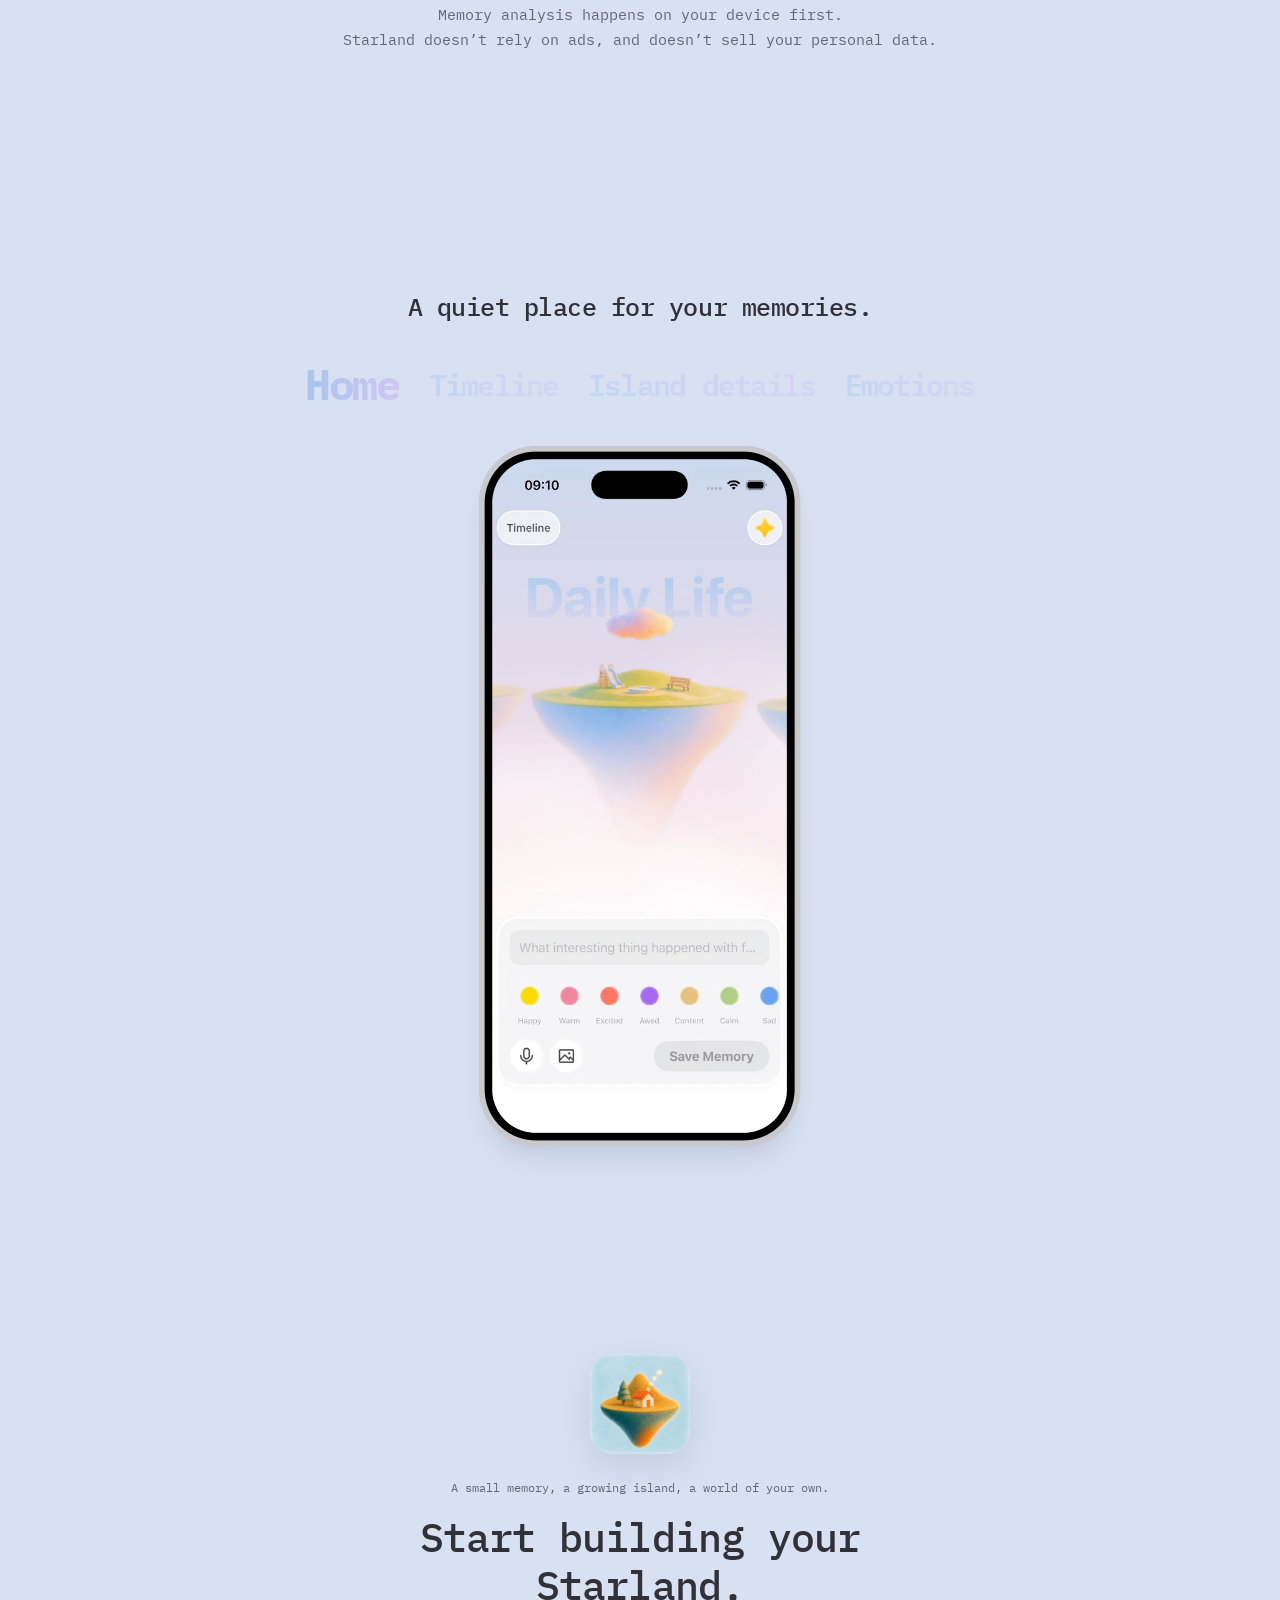
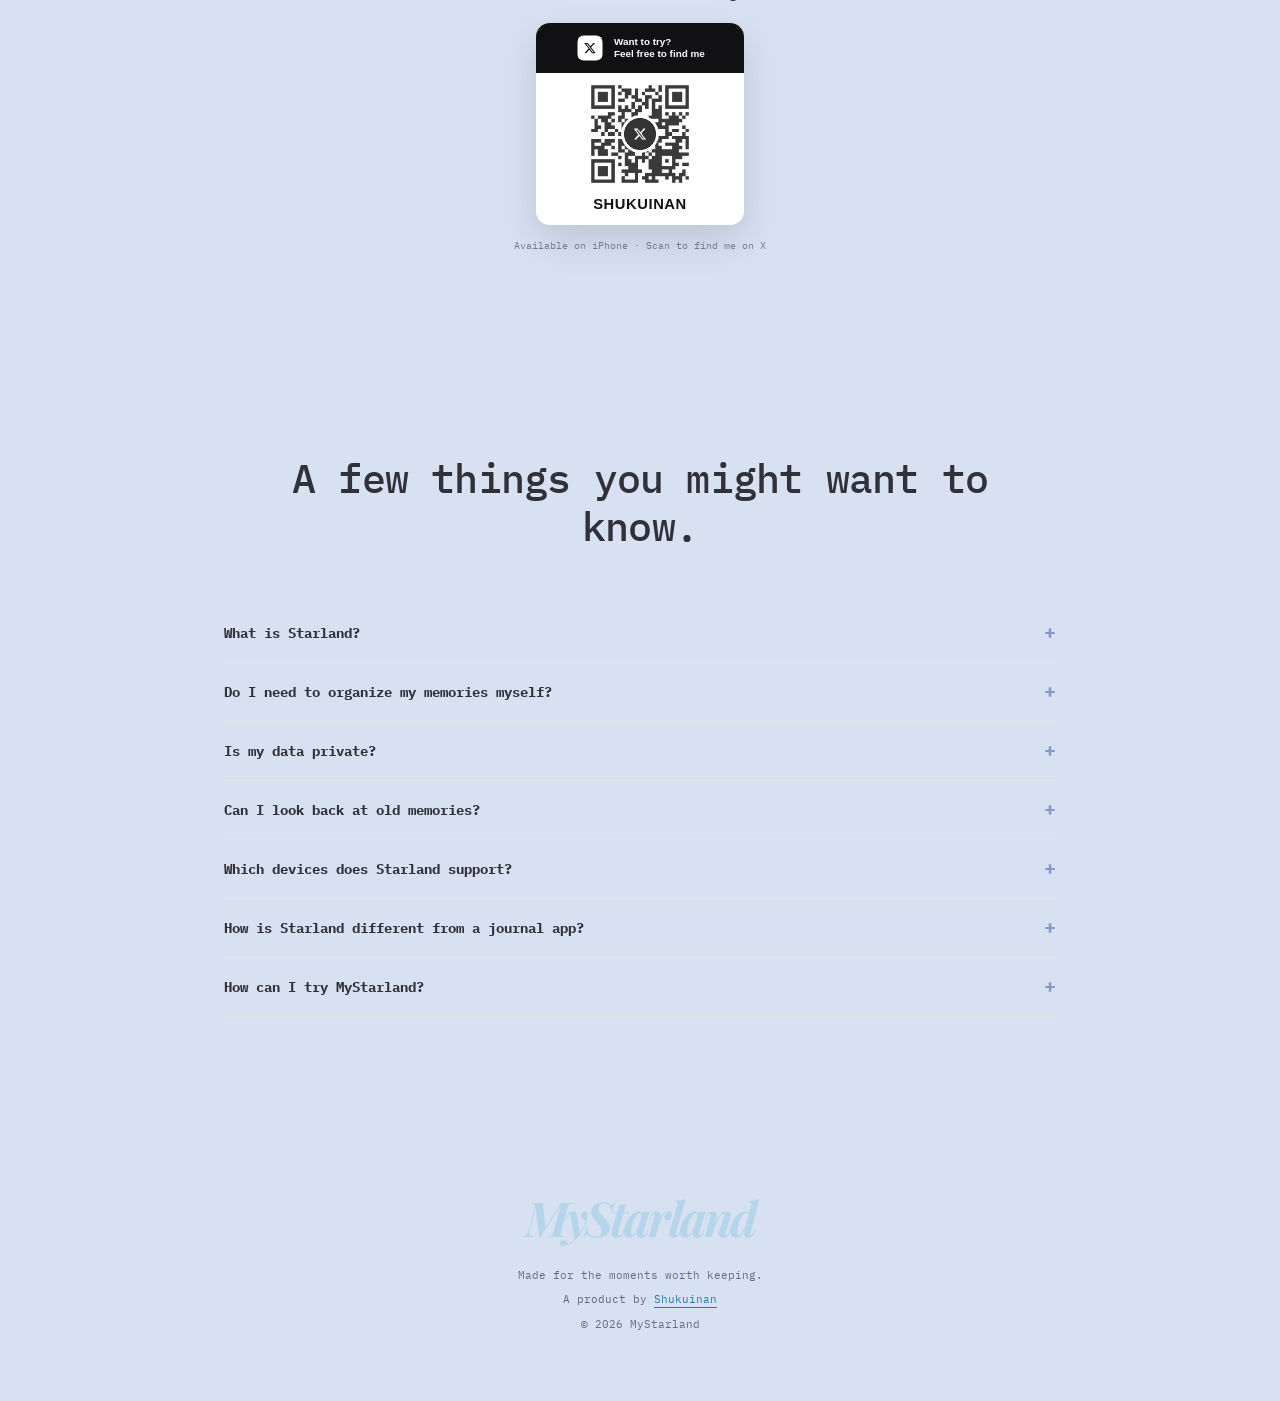
==== commit e147cba2: "Make MyStarland easier for search and AI to describe accurately." ====
--- a/index.html
+++ b/index.html
@@ -1,30 +1,33 @@
 <!doctype html>
-<html lang="en">
+<html lang="en" data-asset-root="./">
   <head>
     <meta charset="UTF-8" />
     <meta name="viewport" content="width=device-width, initial-scale=1.0" />
     <meta name="theme-color" content="#D7E1F1" />
+    <title data-en="MyStarland — iPhone app that turns written moments into memory islands" data-zh="记忆岛 MyStarland — 把写下的瞬间变成岛屿的 iPhone 记忆 App">MyStarland — iPhone app that turns written moments into memory islands</title>
     <meta
       name="description"
-      content="Write down a moment. Starland gives it a place to belong."
+      content="MyStarland is a personal memory app for iPhone. Write down a moment, and it becomes a colored memory orb, then an island. Memory analysis happens on your device first."
+      data-en="MyStarland is a personal memory app for iPhone. Write down a moment, and it becomes a colored memory orb, then an island. Memory analysis happens on your device first."
+      data-zh="记忆岛是一款 iPhone 个人记忆 App。写下一段瞬间，它会先变成记忆球，再慢慢长成岛屿。记忆分析优先在设备本地完成。"
     />
     <link rel="canonical" href="https://starland.app/" />
     <link rel="alternate" hreflang="en" href="https://starland.app/" />
-    <link rel="alternate" hreflang="zh-CN" href="https://starland.app/" />
+    <link rel="alternate" hreflang="zh-CN" href="https://starland.app/zh/" />
     <link rel="alternate" hreflang="x-default" href="https://starland.app/" />
     <meta name="robots" content="index, follow, max-image-preview:large" />
     <meta property="og:type" content="website" />
     <meta property="og:site_name" content="MyStarland" />
     <meta property="og:locale" content="en_US" />
     <meta property="og:locale:alternate" content="zh_CN" />
-    <meta property="og:title" content="MyStarland — Ordinary moments disappear. Give them somewhere to stay." />
-    <meta property="og:description" content="Write down a moment. Starland gives it a place to belong." />
+    <meta property="og:title" content="MyStarland — iPhone app that turns written moments into memory islands" />
+    <meta property="og:description" content="MyStarland is a personal memory app for iPhone. Write down a moment, and it becomes a colored memory orb, then an island. Memory analysis happens on your device first." />
     <meta property="og:url" content="https://starland.app/" />
     <meta property="og:image" content="https://starland.app/Assets/Starland/app-icon.png" />
+    <meta property="og:image:alt" content="MyStarland app icon" />
     <meta name="twitter:card" content="summary" />
-    <meta name="twitter:title" content="MyStarland — Ordinary moments disappear. Give them somewhere to stay." />
-    <meta name="twitter:description" content="Write down a moment. Starland gives it a place to belong." />
-    <title>MyStarland — Ordinary moments disappear. Give them somewhere to stay.</title>
+    <meta name="twitter:title" content="MyStarland — iPhone app that turns written moments into memory islands" />
+    <meta name="twitter:description" content="MyStarland is a personal memory app for iPhone. Write down a moment, and it becomes a colored memory orb, then an island. Memory analysis happens on your device first." />
     <link rel="icon" type="image/png" href="Assets/Starland/app-icon.png" />
     <link rel="apple-touch-icon" href="Assets/Starland/app-icon.png" />
     <link rel="preconnect" href="https://fonts.googleapis.com" />
@@ -33,35 +36,118 @@
     <script>
       if (window.parent !== window) document.documentElement.classList.add("is-embedded");
     </script>
-    <link rel="stylesheet" href="styles.css?v=20260913-nav-veil-04" />
+    <link rel="stylesheet" href="styles.css?v=20260913-seo-01" />
     <script type="application/ld+json">
     {
       "@context": "https://schema.org",
-      "@type": "SoftwareApplication",
-      "name": "MyStarland",
-      "alternateName": ["Starland", "记忆岛"],
-      "url": "https://starland.app/",
-      "mainEntityOfPage": "https://starland.app/",
-      "inLanguage": ["en", "zh-CN"],
-      "image": "https://starland.app/Assets/Starland/app-icon.png",
-      "operatingSystem": "iOS",
-      "applicationCategory": "LifestyleApplication",
-      "description": "Write down a moment. Starland gives it a place to belong.",
-      "author": {
-        "@type": "Person",
-        "name": "Shukuinan",
-        "alternateName": "祝以南",
-        "url": "https://www.wowdesign.fun/"
-      }
+      "@graph": [
+        {
+          "@type": "Person",
+          "@id": "https://starland.app/#shukuinan",
+          "name": "Shukuinan",
+          "alternateName": ["祝以南", "SHUKUINAN"],
+          "url": "https://www.wowdesign.fun/",
+          "jobTitle": "Designer",
+          "sameAs": [
+            "https://x.com/treeman730",
+            "https://www.xiaohongshu.com/user/profile/5e56621c0000000001004885",
+            "https://www.wowdesign.fun/",
+            "https://muse-tap.com/"
+          ]
+        },
+        {
+          "@type": "SoftwareApplication",
+          "@id": "https://starland.app/#app",
+          "name": "MyStarland",
+          "alternateName": ["Starland", "记忆岛"],
+          "url": "https://starland.app/",
+          "mainEntityOfPage": "https://starland.app/",
+          "inLanguage": ["en", "zh-CN"],
+          "image": "https://starland.app/Assets/Starland/app-icon.png",
+          "screenshot": "https://starland.app/Assets/Starland/showcase-poster-en.jpg",
+          "operatingSystem": "iOS",
+          "applicationCategory": "LifestyleApplication",
+          "description": "MyStarland is a personal memory app for iPhone. Write down a moment, and it becomes a colored memory orb, then an island. Memory analysis happens on your device first.",
+          "author": { "@id": "https://starland.app/#shukuinan" },
+          "sameAs": [
+            "https://x.com/treeman730",
+            "https://www.xiaohongshu.com/user/profile/5e56621c0000000001004885",
+            "https://www.wowdesign.fun/#starland"
+          ]
+        },
+        {
+          "@type": "WebSite",
+          "name": "MyStarland",
+          "alternateName": ["Starland", "记忆岛"],
+          "url": "https://starland.app/",
+          "inLanguage": "en",
+          "publisher": { "@id": "https://starland.app/#shukuinan" }
+        }
+      ]
     }
     </script>
-    <script type="application/ld+json">
+    <script type="application/ld+json" id="ld-faq">
     {
       "@context": "https://schema.org",
-      "@type": "WebSite",
-      "name": "MyStarland",
-      "url": "https://starland.app/",
-      "inLanguage": "en"
+      "@type": "FAQPage",
+      "mainEntity": [
+        {
+          "@type": "Question",
+          "name": "What is Starland?",
+          "acceptedAnswer": {
+            "@type": "Answer",
+            "text": "Starland (MyStarland) is a personal memory app for iPhone. The moments you write down slowly become islands."
+          }
+        },
+        {
+          "@type": "Question",
+          "name": "Do I need to organize my memories myself?",
+          "acceptedAnswer": {
+            "@type": "Answer",
+            "text": "No. Just write down the moment. Starland helps each memory find a place to belong."
+          }
+        },
+        {
+          "@type": "Question",
+          "name": "Is my data private?",
+          "acceptedAnswer": {
+            "@type": "Answer",
+            "text": "Memory analysis happens on your device first. Starland doesn’t rely on ads, and doesn’t sell your personal data."
+          }
+        },
+        {
+          "@type": "Question",
+          "name": "Can I look back at old memories?",
+          "acceptedAnswer": {
+            "@type": "Answer",
+            "text": "Yes. You can revisit memories through your timeline, islands, and memory review features."
+          }
+        },
+        {
+          "@type": "Question",
+          "name": "Which devices does Starland support?",
+          "acceptedAnswer": {
+            "@type": "Answer",
+            "text": "Starland is currently available on iPhone."
+          }
+        },
+        {
+          "@type": "Question",
+          "name": "How is Starland different from a journal app?",
+          "acceptedAnswer": {
+            "@type": "Answer",
+            "text": "A journal keeps entries in a list. Starland places each memory on an island for a part of your life, and colors it by how it felt."
+          }
+        },
+        {
+          "@type": "Question",
+          "name": "How can I try MyStarland?",
+          "acceptedAnswer": {
+            "@type": "Answer",
+            "text": "MyStarland is available as an iPhone trial. Find Shukuinan on X to request access."
+          }
+        }
+      ]
     }
     </script>
   </head>
@@ -85,8 +171,8 @@
             </svg>
           </button>
           <div class="lang-dropdown" id="langDropdown" role="listbox">
-            <a href="#" role="option" data-lang="zh">中</a>
-            <a href="#" role="option" data-lang="en">En</a>
+            <a href="zh/" role="option" data-lang="zh">中</a>
+            <a href="./" role="option" data-lang="en">En</a>
           </div>
         </div>
         <div class="social-icons">
@@ -107,8 +193,8 @@
         <nav class="mobile-nav">
           <a href="#about" class="mobile-nav-item mobile-about-open localize" role="button" data-en="About" data-zh="关于">About</a>
           <div class="mobile-lang">
-            <a href="#" role="option" data-lang="zh">中</a>
-            <a href="#" role="option" data-lang="en">En</a>
+            <a href="zh/" role="option" data-lang="zh">中</a>
+            <a href="./" role="option" data-lang="en">En</a>
           </div>
         </nav>
         <div class="mobile-social">
@@ -157,6 +243,7 @@
           <p class="wordmark">MyStarland</p>
           <h1 id="hero-title" class="localize" data-en="Ordinary moments disappear,<br>Give them somewhere to stay." data-zh="普通的日子也会消失，给它们一个留下来的地方。">Ordinary moments disappear,<br>Give them somewhere to stay.</h1>
           <p class="lede localize" data-en="Write down a moment. Starland gives it a place to belong." data-zh="写下一段瞬间，记忆岛会让它落在属于自己的地方。">Write down a moment. Starland gives it a place to belong.</p>
+          <p class="product-summary localize" data-en="MyStarland is a personal memory app for iPhone. Write a moment, and it becomes a colored orb, then an island." data-zh="记忆岛 MyStarland 是一款 iPhone 个人记忆 App。写下一段瞬间，它会先变成记忆球，再慢慢长成一座岛。">MyStarland is a personal memory app for iPhone. Write a moment, and it becomes a colored orb, then an island.</p>
           <a class="tf-badge trial-link" href="https://x.com/treeman730" target="_blank" rel="noopener noreferrer" data-href-en="https://x.com/treeman730" data-href-zh="https://www.xiaohongshu.com/user/profile/5e56621c0000000001004885?xsec_token=YBqgjhpWcEMDag6dY9kp-q4vRDh8qoKZPtLFFIorZBJxc=&amp;xsec_source=app_share">
             <img class="tf-badge-icon trial-icon-red" src="Assets/SocialLogo/ic/Red.svg" alt="" />
             <svg class="tf-badge-icon trial-icon-x" viewBox="0 0 24 24" aria-hidden="true">
@@ -315,7 +402,7 @@
         <div class="faq-list">
           <details>
             <summary class="localize" data-en="What is Starland?" data-zh="记忆岛是什么？">What is Starland?</summary>
-            <p class="localize" data-en="Starland is a personal memory app where the moments you record slowly become islands." data-zh="记忆岛是一款记录生活瞬间的 App。你写下的记忆，会慢慢形成不同的岛屿。">Starland is a personal memory app where the moments you record slowly become islands.</p>
+            <p class="localize" data-en="Starland (MyStarland) is a personal memory app for iPhone. The moments you write down slowly become islands." data-zh="记忆岛（MyStarland）是一款 iPhone 个人记忆 App。你写下的瞬间，会慢慢形成不同的岛屿。">Starland (MyStarland) is a personal memory app for iPhone. The moments you write down slowly become islands.</p>
           </details>
           <details>
             <summary class="localize" data-en="Do I need to organize my memories myself?" data-zh="我需要自己整理记忆吗？">Do I need to organize my memories myself?</summary>
@@ -332,6 +419,14 @@
           <details>
             <summary class="localize" data-en="Which devices does Starland support?" data-zh="记忆岛支持哪些设备？">Which devices does Starland support?</summary>
             <p class="localize" data-en="Starland is currently available on iPhone." data-zh="目前记忆岛支持 iPhone。">Starland is currently available on iPhone.</p>
+          </details>
+          <details>
+            <summary class="localize" data-en="How is Starland different from a journal app?" data-zh="记忆岛和普通日记 App 有什么不同？">How is Starland different from a journal app?</summary>
+            <p class="localize" data-en="A journal keeps entries in a list. Starland places each memory on an island for a part of your life, and colors it by how it felt." data-zh="日记通常按时间排成一份清单。记忆岛会把每段记忆放进生活对应的岛屿，并用颜色记住当时的感受。">A journal keeps entries in a list. Starland places each memory on an island for a part of your life, and colors it by how it felt.</p>
+          </details>
+          <details>
+            <summary class="localize" data-en="How can I try MyStarland?" data-zh="现在如何试用记忆岛？">How can I try MyStarland?</summary>
+            <p class="localize" data-en="MyStarland is available as an iPhone trial. Find Shukuinan on X to request access." data-zh="记忆岛目前提供 iPhone 试用。来小红书找祝以南即可申请。">MyStarland is available as an iPhone trial. Find Shukuinan on X to request access.</p>
           </details>
         </div>
       </section>
@@ -340,6 +435,7 @@
     <footer>
       <p class="wordmark">MyStarland</p>
       <p class="localize" data-en="Made for the moments worth keeping." data-zh="为值得留下的瞬间而做。">Made for the moments worth keeping.</p>
+      <p class="site-credit localize" data-en="A product by <a class='inline-link' href='https://www.wowdesign.fun/' target='_blank' rel='noopener noreferrer'>Shukuinan</a>" data-zh="设计师 <a class='inline-link' href='https://www.wowdesign.fun/' target='_blank' rel='noopener noreferrer'>祝以南</a> 的作品">A product by <a class="inline-link" href="https://www.wowdesign.fun/" target="_blank" rel="noopener noreferrer">Shukuinan</a></p>
       <p>© <span id="year"></span> MyStarland</p>
     </footer>
 
@@ -382,6 +478,6 @@
       </div>
     </div>
 
-    <script src="app.js?v=20260912-en-start-125"></script>
+    <script src="app.js?v=20260913-seo-01"></script>
   </body>
 </html>
--- a/styles.css
+++ b/styles.css
@@ -836,11 +836,20 @@
 
 .lede {
   max-width: 37rem;
-  margin: .75rem 0 1.7rem;
+  margin: .75rem 0 .55rem;
   color: #484954;
   font-size: clamp(.78rem, 1.2vw, 1rem);
   line-height: 1.65;
   animation: rise-in .7s var(--spring) both .57s;
+}
+
+.product-summary {
+  max-width: 34rem;
+  margin: 0 0 1.5rem;
+  color: #6b6b7b;
+  font-size: clamp(.68rem, 1.05vw, .86rem);
+  line-height: 1.6;
+  animation: rise-in .7s var(--spring) both .62s;
 }
 
 .orb-anchor {
@@ -1343,6 +1352,10 @@
   font-size: .66rem;
 }
 
+.site-credit {
+  color: var(--muted);
+}
+
 .sticky-download {
   position: fixed;
   z-index: 20;
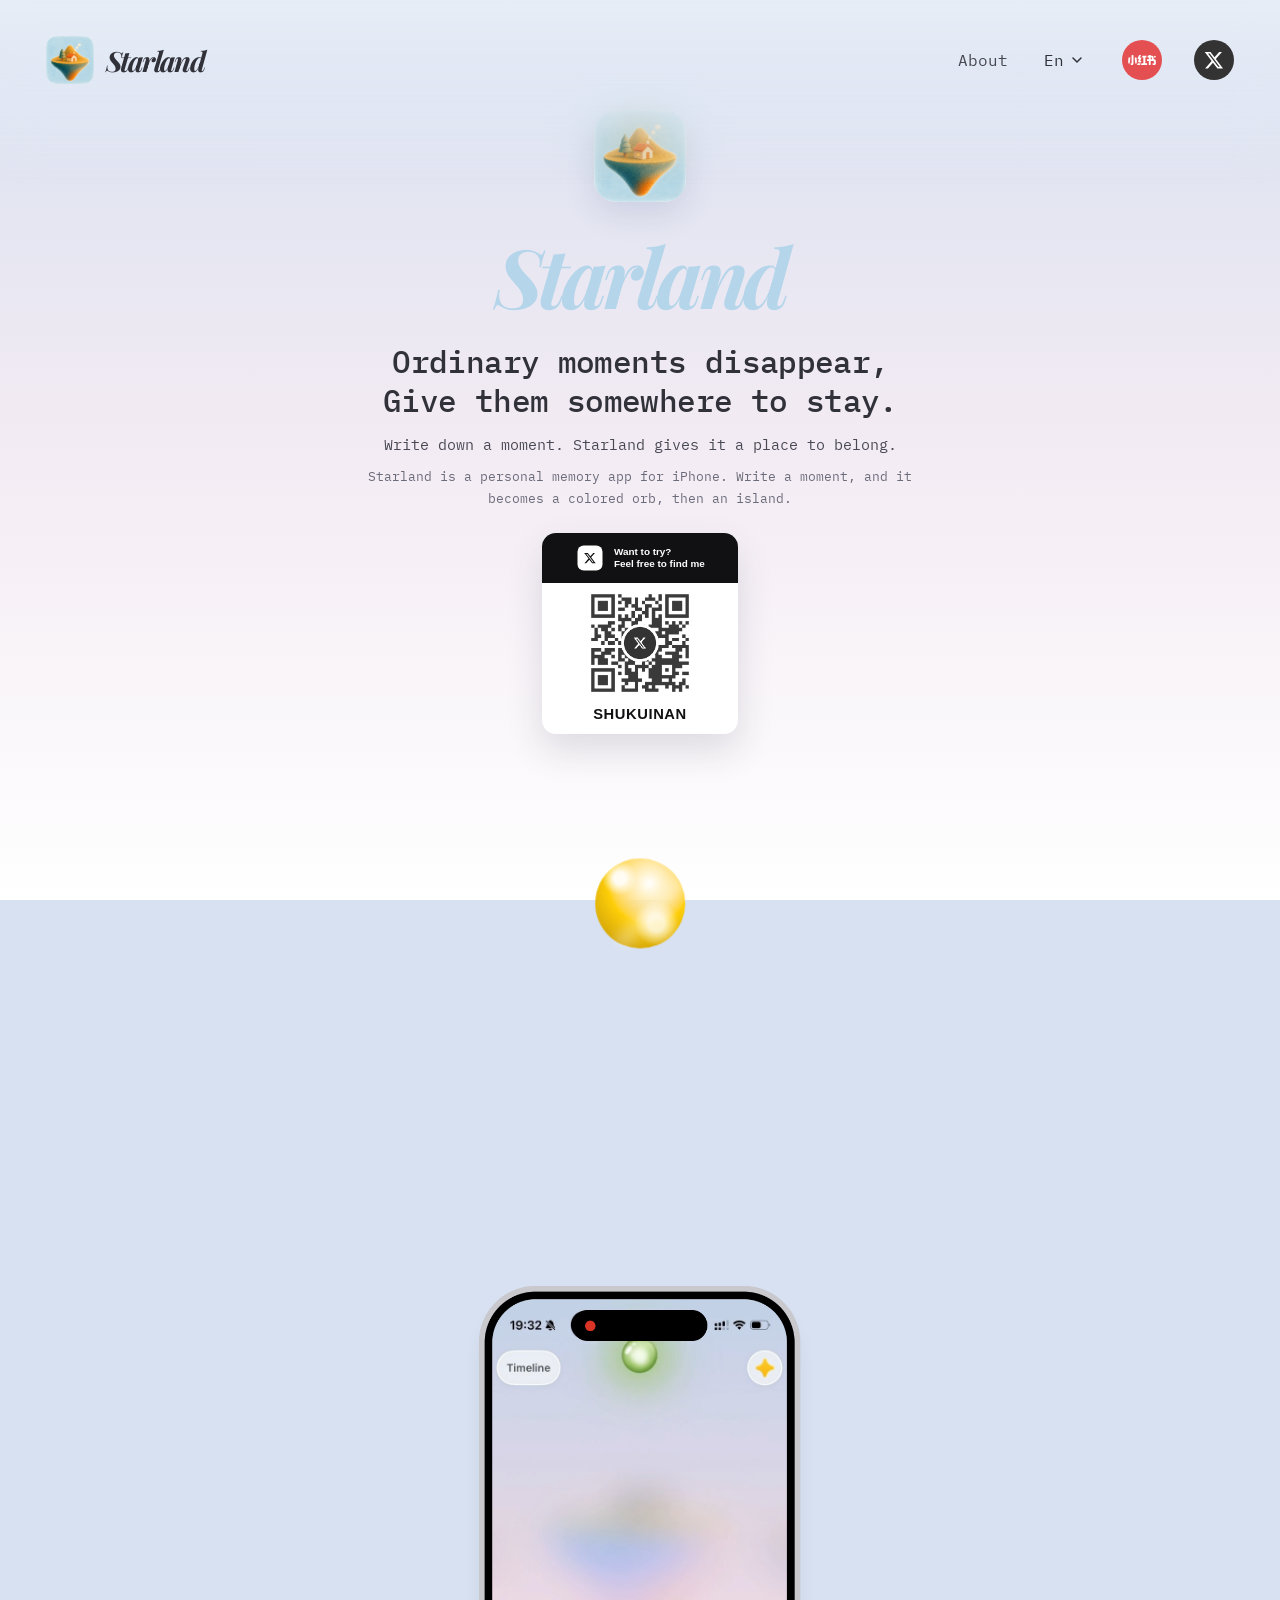
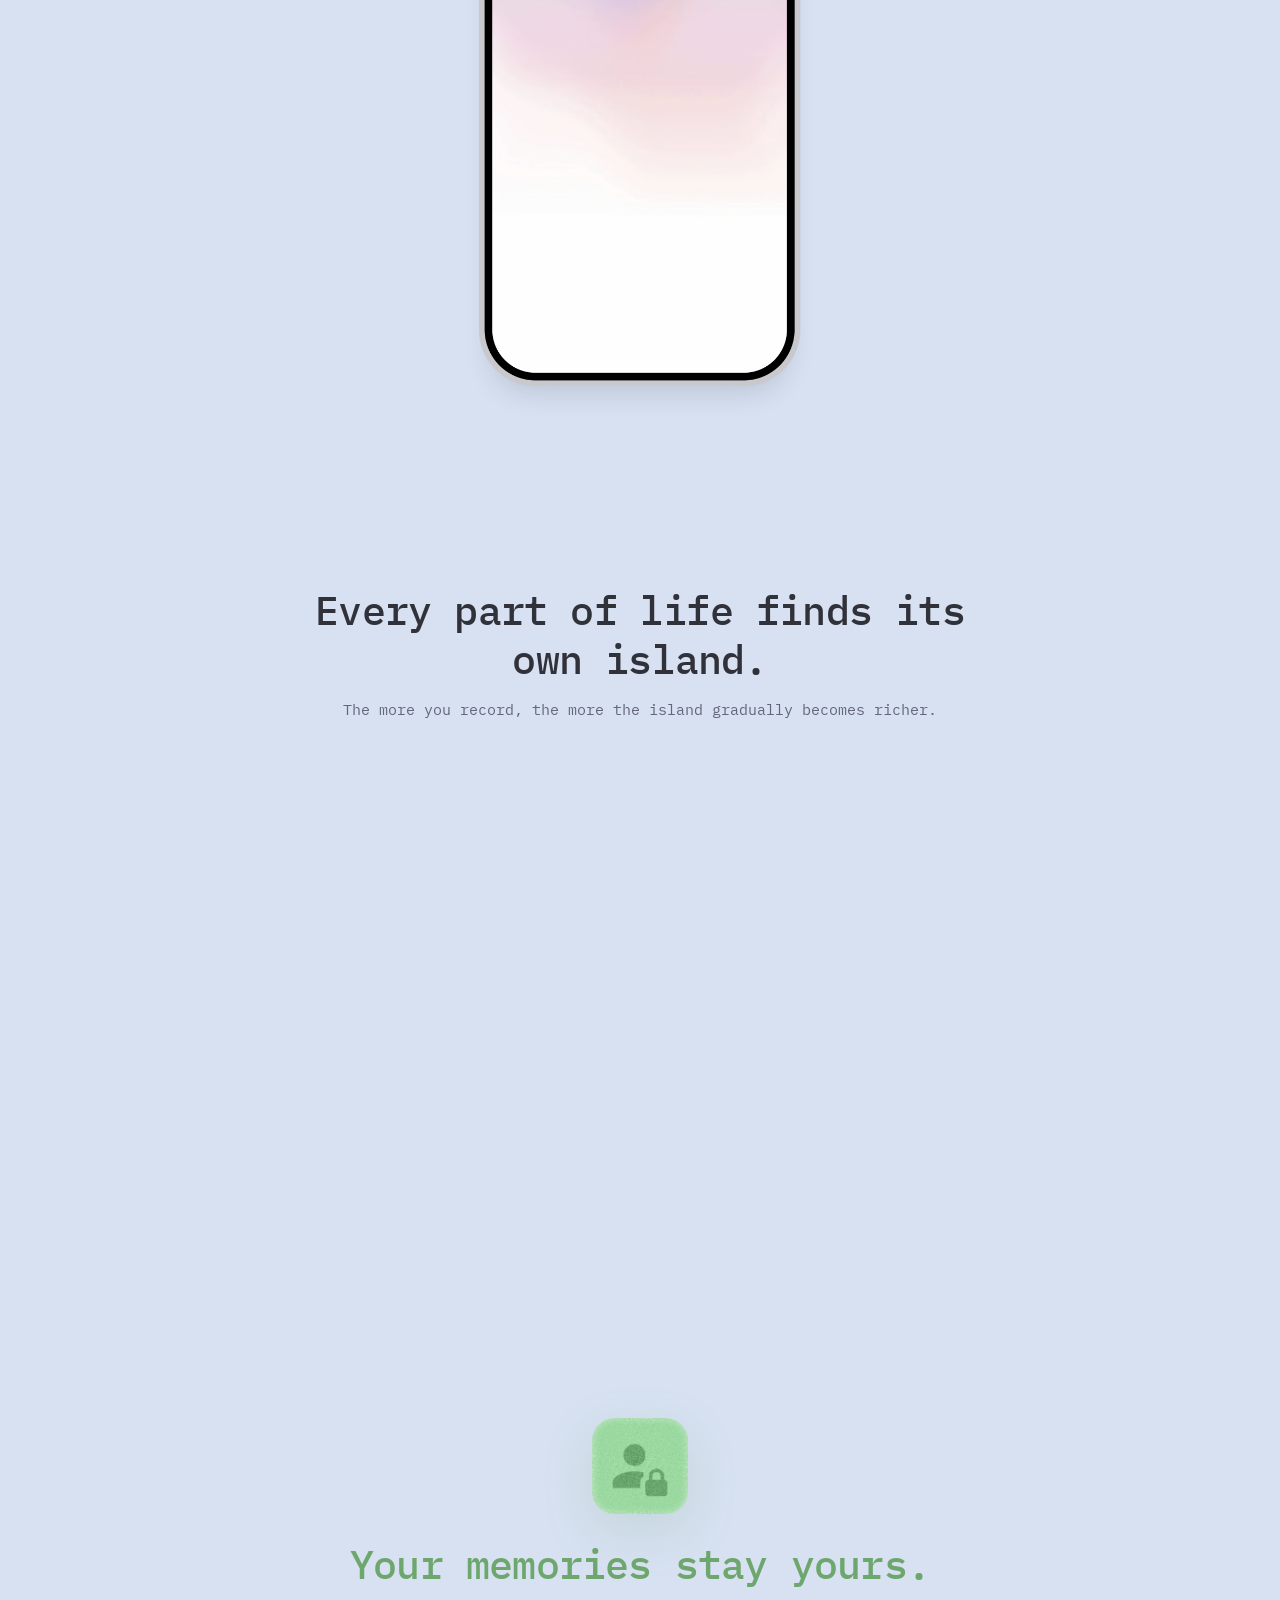
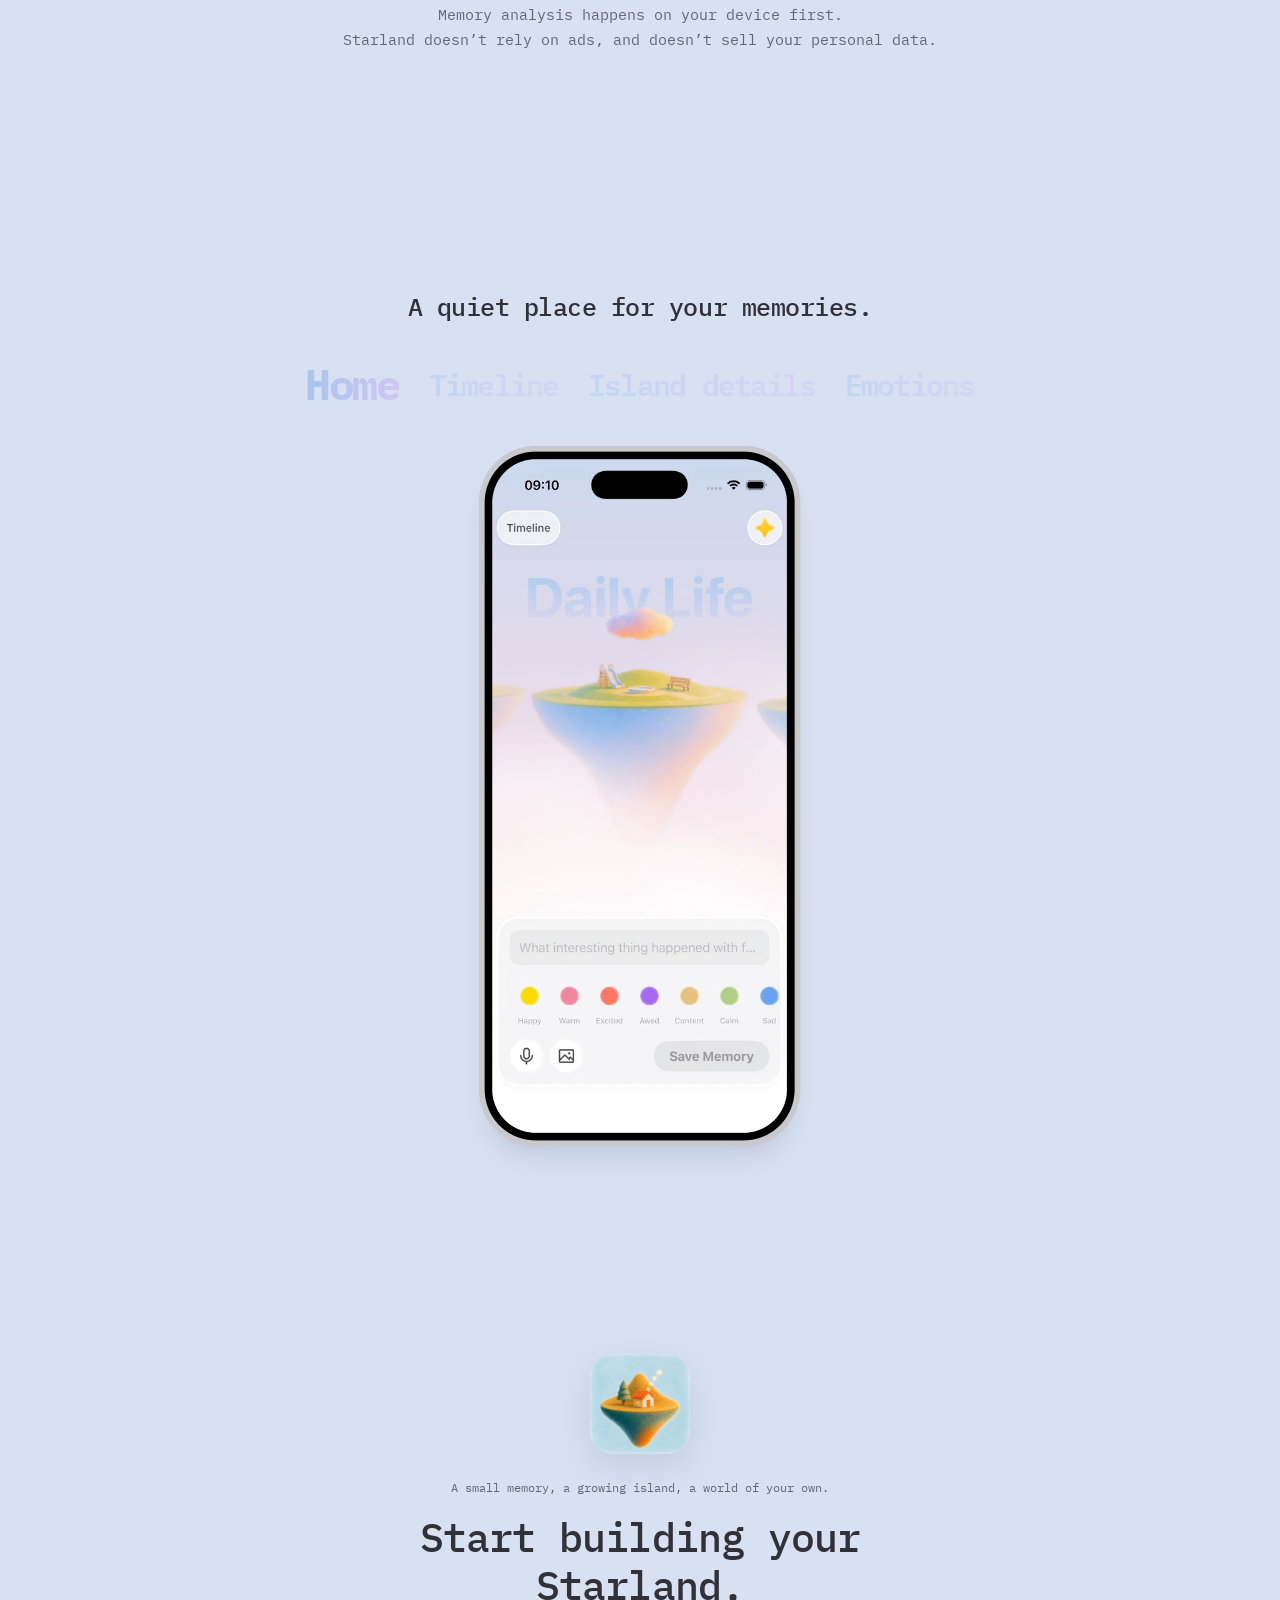
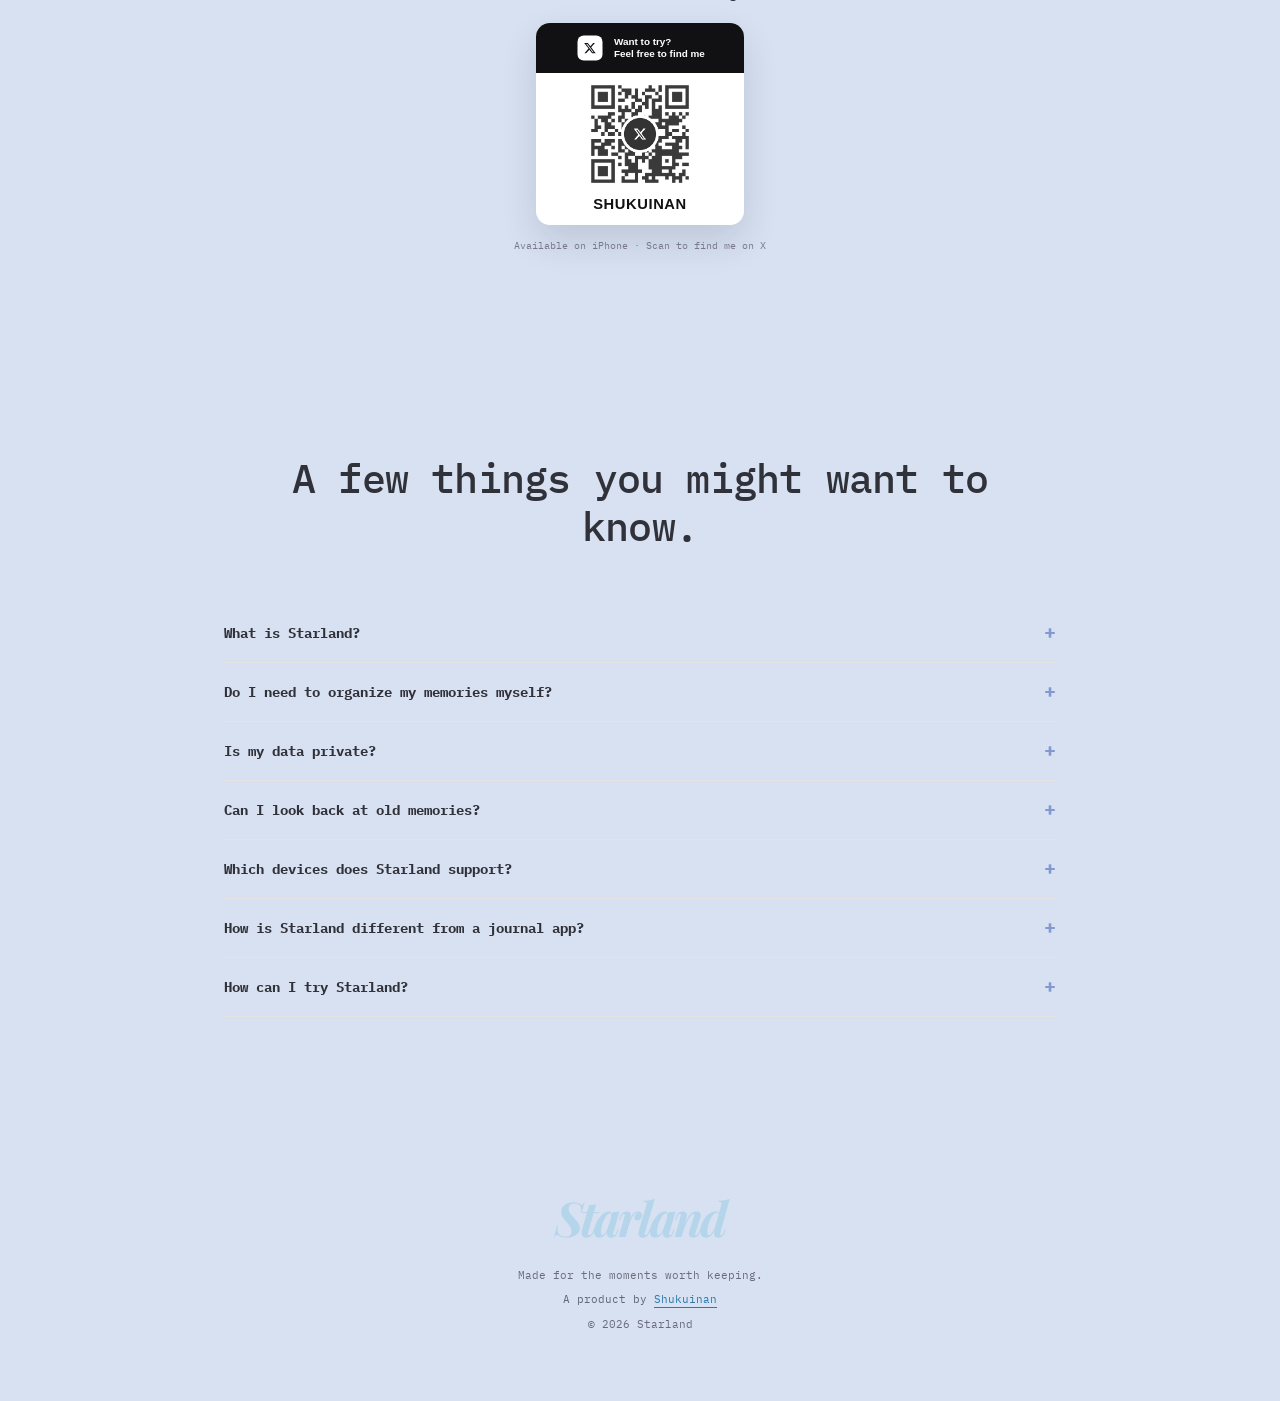
==== commit 559d8b81: "Call the product Starland in English and 记忆岛 in Chinese." ====
--- a/index.html
+++ b/index.html
@@ -4,11 +4,11 @@
     <meta charset="UTF-8" />
     <meta name="viewport" content="width=device-width, initial-scale=1.0" />
     <meta name="theme-color" content="#D7E1F1" />
-    <title data-en="MyStarland — iPhone app that turns written moments into memory islands" data-zh="记忆岛 MyStarland — 把写下的瞬间变成岛屿的 iPhone 记忆 App">MyStarland — iPhone app that turns written moments into memory islands</title>
+    <title data-en="Starland — iPhone app that turns written moments into memory islands" data-zh="记忆岛 — 把写下的瞬间变成岛屿的 iPhone 记忆 App">Starland — iPhone app that turns written moments into memory islands</title>
     <meta
       name="description"
-      content="MyStarland is a personal memory app for iPhone. Write down a moment, and it becomes a colored memory orb, then an island. Memory analysis happens on your device first."
-      data-en="MyStarland is a personal memory app for iPhone. Write down a moment, and it becomes a colored memory orb, then an island. Memory analysis happens on your device first."
+      content="Starland is a personal memory app for iPhone. Write down a moment, and it becomes a colored memory orb, then an island. Memory analysis happens on your device first."
+      data-en="Starland is a personal memory app for iPhone. Write down a moment, and it becomes a colored memory orb, then an island. Memory analysis happens on your device first."
       data-zh="记忆岛是一款 iPhone 个人记忆 App。写下一段瞬间，它会先变成记忆球，再慢慢长成岛屿。记忆分析优先在设备本地完成。"
     />
     <link rel="canonical" href="https://starland.app/" />
@@ -17,17 +17,17 @@
     <link rel="alternate" hreflang="x-default" href="https://starland.app/" />
     <meta name="robots" content="index, follow, max-image-preview:large" />
     <meta property="og:type" content="website" />
-    <meta property="og:site_name" content="MyStarland" />
+    <meta property="og:site_name" content="Starland" />
     <meta property="og:locale" content="en_US" />
     <meta property="og:locale:alternate" content="zh_CN" />
-    <meta property="og:title" content="MyStarland — iPhone app that turns written moments into memory islands" />
-    <meta property="og:description" content="MyStarland is a personal memory app for iPhone. Write down a moment, and it becomes a colored memory orb, then an island. Memory analysis happens on your device first." />
+    <meta property="og:title" content="Starland — iPhone app that turns written moments into memory islands" />
+    <meta property="og:description" content="Starland is a personal memory app for iPhone. Write down a moment, and it becomes a colored memory orb, then an island. Memory analysis happens on your device first." />
     <meta property="og:url" content="https://starland.app/" />
     <meta property="og:image" content="https://starland.app/Assets/Starland/app-icon.png" />
-    <meta property="og:image:alt" content="MyStarland app icon" />
+    <meta property="og:image:alt" content="Starland app icon" />
     <meta name="twitter:card" content="summary" />
-    <meta name="twitter:title" content="MyStarland — iPhone app that turns written moments into memory islands" />
-    <meta name="twitter:description" content="MyStarland is a personal memory app for iPhone. Write down a moment, and it becomes a colored memory orb, then an island. Memory analysis happens on your device first." />
+    <meta name="twitter:title" content="Starland — iPhone app that turns written moments into memory islands" />
+    <meta name="twitter:description" content="Starland is a personal memory app for iPhone. Write down a moment, and it becomes a colored memory orb, then an island. Memory analysis happens on your device first." />
     <link rel="icon" type="image/png" href="Assets/Starland/app-icon.png" />
     <link rel="apple-touch-icon" href="Assets/Starland/app-icon.png" />
     <link rel="preconnect" href="https://fonts.googleapis.com" />
@@ -36,7 +36,7 @@
     <script>
       if (window.parent !== window) document.documentElement.classList.add("is-embedded");
     </script>
-    <link rel="stylesheet" href="styles.css?v=20260913-seo-01" />
+    <link rel="stylesheet" href="styles.css?v=20260913-brand-01" />
     <script type="application/ld+json">
     {
       "@context": "https://schema.org",
@@ -58,8 +58,8 @@
         {
           "@type": "SoftwareApplication",
           "@id": "https://starland.app/#app",
-          "name": "MyStarland",
-          "alternateName": ["Starland", "记忆岛"],
+          "name": "Starland",
+          "alternateName": ["记忆岛"],
           "url": "https://starland.app/",
           "mainEntityOfPage": "https://starland.app/",
           "inLanguage": ["en", "zh-CN"],
@@ -67,7 +67,7 @@
           "screenshot": "https://starland.app/Assets/Starland/showcase-poster-en.jpg",
           "operatingSystem": "iOS",
           "applicationCategory": "LifestyleApplication",
-          "description": "MyStarland is a personal memory app for iPhone. Write down a moment, and it becomes a colored memory orb, then an island. Memory analysis happens on your device first.",
+          "description": "Starland is a personal memory app for iPhone. Write down a moment, and it becomes a colored memory orb, then an island. Memory analysis happens on your device first.",
           "author": { "@id": "https://starland.app/#shukuinan" },
           "sameAs": [
             "https://x.com/treeman730",
@@ -77,8 +77,8 @@
         },
         {
           "@type": "WebSite",
-          "name": "MyStarland",
-          "alternateName": ["Starland", "记忆岛"],
+          "name": "Starland",
+          "alternateName": ["记忆岛"],
           "url": "https://starland.app/",
           "inLanguage": "en",
           "publisher": { "@id": "https://starland.app/#shukuinan" }
@@ -96,7 +96,7 @@
           "name": "What is Starland?",
           "acceptedAnswer": {
             "@type": "Answer",
-            "text": "Starland (MyStarland) is a personal memory app for iPhone. The moments you write down slowly become islands."
+            "text": "Starland is a personal memory app for iPhone. The moments you write down slowly become islands."
           }
         },
         {
@@ -141,10 +141,10 @@
         },
         {
           "@type": "Question",
-          "name": "How can I try MyStarland?",
-          "acceptedAnswer": {
-            "@type": "Answer",
-            "text": "MyStarland is available as an iPhone trial. Find Shukuinan on X to request access."
+          "name": "How can I try Starland?",
+          "acceptedAnswer": {
+            "@type": "Answer",
+            "text": "Starland is available as an iPhone trial. Find Shukuinan on X to request access."
           }
         }
       ]
@@ -158,7 +158,7 @@
       <div class="nav-left">
         <a class="nav-home" href="./">
           <img class="nav-app-icon" src="Assets/Starland/app-icon.png" alt="" />
-          <span>MyStarland</span>
+          <span class="localize" data-en="Starland" data-zh="记忆岛">Starland</span>
         </a>
       </div>
       <div class="nav-right">
@@ -214,8 +214,8 @@
     </div>
 
     <aside class="sticky-download" id="sticky-download" data-aria-en="Scan to find me on X for an iOS trial" data-aria-zh="扫码来小红书找我，领取 iOS 试用" aria-label="Scan to find me on X for an iOS trial">
-      <img class="sticky-download-icon" src="Assets/Starland/app-icon.png" alt="MyStarland app icon" />
-      <strong>MyStarland</strong>
+      <img class="sticky-download-icon" src="Assets/Starland/app-icon.png" alt="Starland app icon" />
+      <strong class="localize" data-en="Starland" data-zh="记忆岛">Starland</strong>
       <a class="tf-badge compact trial-link" href="https://x.com/treeman730" target="_blank" rel="noopener noreferrer" data-href-en="https://x.com/treeman730" data-href-zh="https://www.xiaohongshu.com/user/profile/5e56621c0000000001004885?xsec_token=YBqgjhpWcEMDag6dY9kp-q4vRDh8qoKZPtLFFIorZBJxc=&amp;xsec_source=app_share">
         <img class="tf-badge-icon trial-icon-red" src="Assets/SocialLogo/ic/Red.svg" alt="" />
         <svg class="tf-badge-icon trial-icon-x" viewBox="0 0 24 24" aria-hidden="true">
@@ -240,10 +240,10 @@
       <section class="hero section" id="hero" aria-labelledby="hero-title">
         <div class="hero-copy" id="hero-copy">
           <img class="app-icon hero-icon" src="Assets/Starland/app-icon.png" alt="" />
-          <p class="wordmark">MyStarland</p>
+          <p class="wordmark localize" data-en="Starland" data-zh="记忆岛">Starland</p>
           <h1 id="hero-title" class="localize" data-en="Ordinary moments disappear,<br>Give them somewhere to stay." data-zh="普通的日子也会消失，给它们一个留下来的地方。">Ordinary moments disappear,<br>Give them somewhere to stay.</h1>
           <p class="lede localize" data-en="Write down a moment. Starland gives it a place to belong." data-zh="写下一段瞬间，记忆岛会让它落在属于自己的地方。">Write down a moment. Starland gives it a place to belong.</p>
-          <p class="product-summary localize" data-en="MyStarland is a personal memory app for iPhone. Write a moment, and it becomes a colored orb, then an island." data-zh="记忆岛 MyStarland 是一款 iPhone 个人记忆 App。写下一段瞬间，它会先变成记忆球，再慢慢长成一座岛。">MyStarland is a personal memory app for iPhone. Write a moment, and it becomes a colored orb, then an island.</p>
+          <p class="product-summary localize" data-en="Starland is a personal memory app for iPhone. Write a moment, and it becomes a colored orb, then an island." data-zh="记忆岛是一款 iPhone 个人记忆 App。写下一段瞬间，它会先变成记忆球，再慢慢长成一座岛。">Starland is a personal memory app for iPhone. Write a moment, and it becomes a colored orb, then an island.</p>
           <a class="tf-badge trial-link" href="https://x.com/treeman730" target="_blank" rel="noopener noreferrer" data-href-en="https://x.com/treeman730" data-href-zh="https://www.xiaohongshu.com/user/profile/5e56621c0000000001004885?xsec_token=YBqgjhpWcEMDag6dY9kp-q4vRDh8qoKZPtLFFIorZBJxc=&amp;xsec_source=app_share">
             <img class="tf-badge-icon trial-icon-red" src="Assets/SocialLogo/ic/Red.svg" alt="" />
             <svg class="tf-badge-icon trial-icon-x" viewBox="0 0 24 24" aria-hidden="true">
@@ -271,7 +271,7 @@
           <p class="localize" data-en="It first becomes a colored memory orb.<br />The color is how it felt. The island is what it was about." data-zh="它会先凝成一颗带颜色的记忆球。<br />颜色是当时的感受，岛是它属于生活的哪一部分。">It first becomes a colored memory orb.<br />The color is how it felt. The island is what it was about.</p>
         </div>
 
-        <div class="phone-wrap" id="phone-wrap" data-aria-en="MyStarland recording demo" data-aria-zh="MyStarland 记录演示" aria-label="MyStarland recording demo">
+        <div class="phone-wrap" id="phone-wrap" data-aria-en="Starland recording demo" data-aria-zh="记忆岛记录演示" aria-label="Starland recording demo">
           <div class="phone-stage">
             <video class="record-video" id="record-video" muted autoplay loop playsinline webkit-playsinline preload="metadata" poster="Assets/Starland/record-poster-zh.jpg" aria-hidden="true"></video>
             <img class="phone-frame" src="Assets/Starland/phone-frame.png" alt="" />
@@ -355,7 +355,7 @@
         <div class="section-heading">
           <h2 id="showcase-title" class="localize" data-en="A quiet place for your memories." data-zh="一个安静放下记忆的地方。">A quiet place for your memories.</h2>
         </div>
-        <div class="showcase-tabs" role="tablist" data-aria-en="MyStarland app views" data-aria-zh="MyStarland 界面" aria-label="MyStarland app views">
+        <div class="showcase-tabs" role="tablist" data-aria-en="Starland app views" data-aria-zh="记忆岛界面" aria-label="Starland app views">
           <button type="button" role="tab" aria-selected="true" data-view="home" class="localize" data-en="Home" data-zh="首页">Home</button>
           <button type="button" role="tab" aria-selected="false" data-view="timeline" class="localize" data-en="Timeline" data-zh="时间线">Timeline</button>
           <button type="button" role="tab" aria-selected="false" data-view="island" class="localize" data-en="Island details" data-zh="记忆岛详情">Island details</button>
@@ -371,7 +371,7 @@
 
       <section class="download section" id="download" aria-labelledby="download-title">
         <div class="download-content">
-          <img class="app-icon" src="Assets/Starland/app-icon.png" alt="MyStarland app icon" />
+          <img class="app-icon" src="Assets/Starland/app-icon.png" alt="Starland app icon" />
           <p class="download-kicker localize" data-en="A small memory, a growing island, a world of your own." data-zh="从一个瞬间开始，慢慢长成属于你的世界。">A small memory, a growing island, a world of your own.</p>
           <h2 id="download-title" class="localize" data-en="Start building your Starland." data-zh="开始建造属于你的记忆岛。">Start building your Starland.</h2>
           <a class="tf-badge trial-link" href="https://x.com/treeman730" target="_blank" rel="noopener noreferrer" data-href-en="https://x.com/treeman730" data-href-zh="https://www.xiaohongshu.com/user/profile/5e56621c0000000001004885?xsec_token=YBqgjhpWcEMDag6dY9kp-q4vRDh8qoKZPtLFFIorZBJxc=&amp;xsec_source=app_share">
@@ -402,7 +402,7 @@
         <div class="faq-list">
           <details>
             <summary class="localize" data-en="What is Starland?" data-zh="记忆岛是什么？">What is Starland?</summary>
-            <p class="localize" data-en="Starland (MyStarland) is a personal memory app for iPhone. The moments you write down slowly become islands." data-zh="记忆岛（MyStarland）是一款 iPhone 个人记忆 App。你写下的瞬间，会慢慢形成不同的岛屿。">Starland (MyStarland) is a personal memory app for iPhone. The moments you write down slowly become islands.</p>
+            <p class="localize" data-en="Starland is a personal memory app for iPhone. The moments you write down slowly become islands." data-zh="记忆岛是一款 iPhone 个人记忆 App。你写下的瞬间，会慢慢形成不同的岛屿。">Starland is a personal memory app for iPhone. The moments you write down slowly become islands.</p>
           </details>
           <details>
             <summary class="localize" data-en="Do I need to organize my memories myself?" data-zh="我需要自己整理记忆吗？">Do I need to organize my memories myself?</summary>
@@ -425,18 +425,18 @@
             <p class="localize" data-en="A journal keeps entries in a list. Starland places each memory on an island for a part of your life, and colors it by how it felt." data-zh="日记通常按时间排成一份清单。记忆岛会把每段记忆放进生活对应的岛屿，并用颜色记住当时的感受。">A journal keeps entries in a list. Starland places each memory on an island for a part of your life, and colors it by how it felt.</p>
           </details>
           <details>
-            <summary class="localize" data-en="How can I try MyStarland?" data-zh="现在如何试用记忆岛？">How can I try MyStarland?</summary>
-            <p class="localize" data-en="MyStarland is available as an iPhone trial. Find Shukuinan on X to request access." data-zh="记忆岛目前提供 iPhone 试用。来小红书找祝以南即可申请。">MyStarland is available as an iPhone trial. Find Shukuinan on X to request access.</p>
+            <summary class="localize" data-en="How can I try Starland?" data-zh="现在如何试用记忆岛？">How can I try Starland?</summary>
+            <p class="localize" data-en="Starland is available as an iPhone trial. Find Shukuinan on X to request access." data-zh="记忆岛目前提供 iPhone 试用。来小红书找祝以南即可申请。">Starland is available as an iPhone trial. Find Shukuinan on X to request access.</p>
           </details>
         </div>
       </section>
     </main>
 
     <footer>
-      <p class="wordmark">MyStarland</p>
+      <p class="wordmark localize" data-en="Starland" data-zh="记忆岛">Starland</p>
       <p class="localize" data-en="Made for the moments worth keeping." data-zh="为值得留下的瞬间而做。">Made for the moments worth keeping.</p>
       <p class="site-credit localize" data-en="A product by <a class='inline-link' href='https://www.wowdesign.fun/' target='_blank' rel='noopener noreferrer'>Shukuinan</a>" data-zh="设计师 <a class='inline-link' href='https://www.wowdesign.fun/' target='_blank' rel='noopener noreferrer'>祝以南</a> 的作品">A product by <a class="inline-link" href="https://www.wowdesign.fun/" target="_blank" rel="noopener noreferrer">Shukuinan</a></p>
-      <p>© <span id="year"></span> MyStarland</p>
+      <p>© <span id="year"></span> <span class="localize" data-en="Starland" data-zh="记忆岛">Starland</span></p>
     </footer>
 
     <div class="modal-overlay" id="aboutModal" role="dialog" aria-modal="true" aria-labelledby="aboutModalTitle" aria-hidden="true">
@@ -478,6 +478,6 @@
       </div>
     </div>
 
-    <script src="app.js?v=20260913-seo-01"></script>
+    <script src="app.js?v=20260913-brand-01"></script>
   </body>
 </html>
--- a/styles.css
+++ b/styles.css
@@ -158,6 +158,12 @@
   text-decoration: none;
 }
 
+html[lang="zh-CN"] .nav-home {
+  font-family: "Songti SC", "STSong", "Noto Serif SC", Georgia, serif;
+  font-style: normal;
+  letter-spacing: .08em;
+}
+
 .nav-app-icon {
   display: block;
   width: 48px;
@@ -633,6 +639,12 @@
   font-weight: 700;
   font-style: italic;
   letter-spacing: -.06em;
+}
+
+html[lang="zh-CN"] .wordmark {
+  font-family: "Songti SC", "STSong", "Noto Serif SC", Georgia, serif;
+  font-style: normal;
+  letter-spacing: .12em;
 }
 
 h1, h2, h3, p { margin-top: 0; }
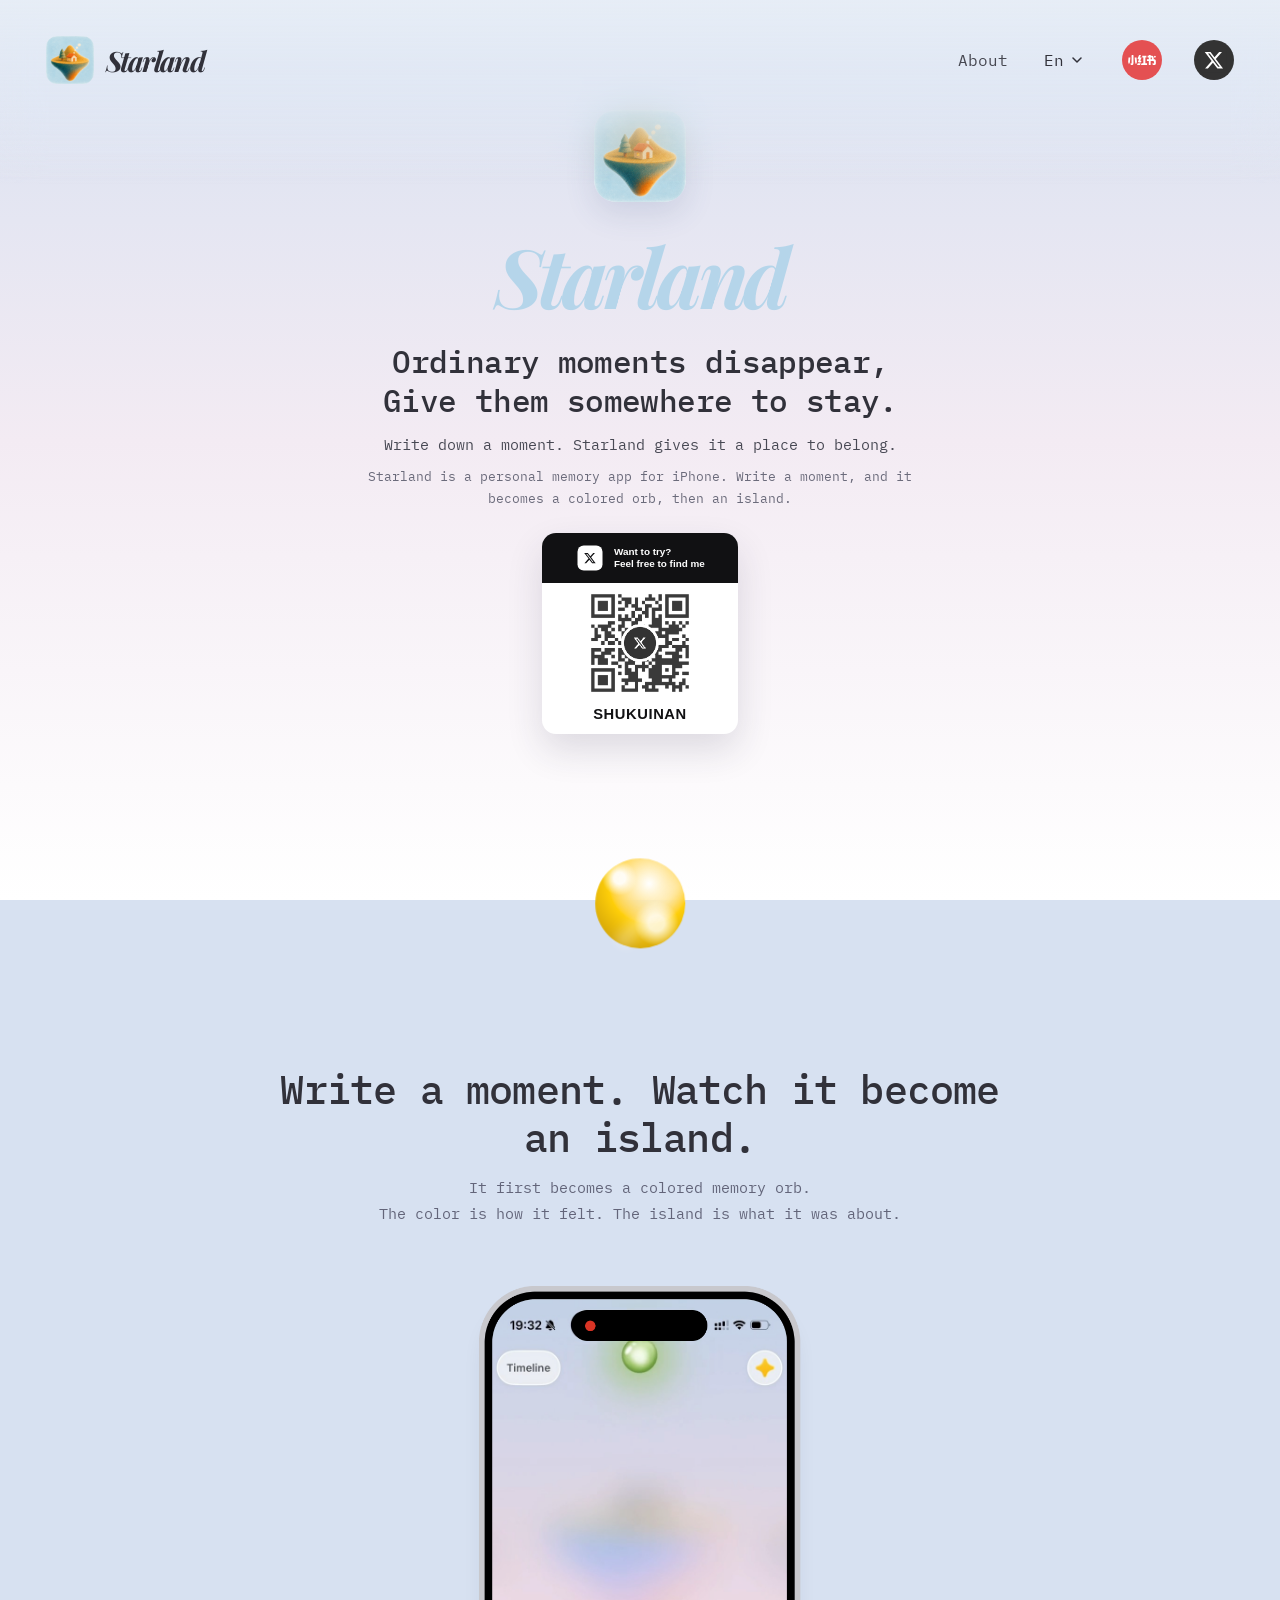
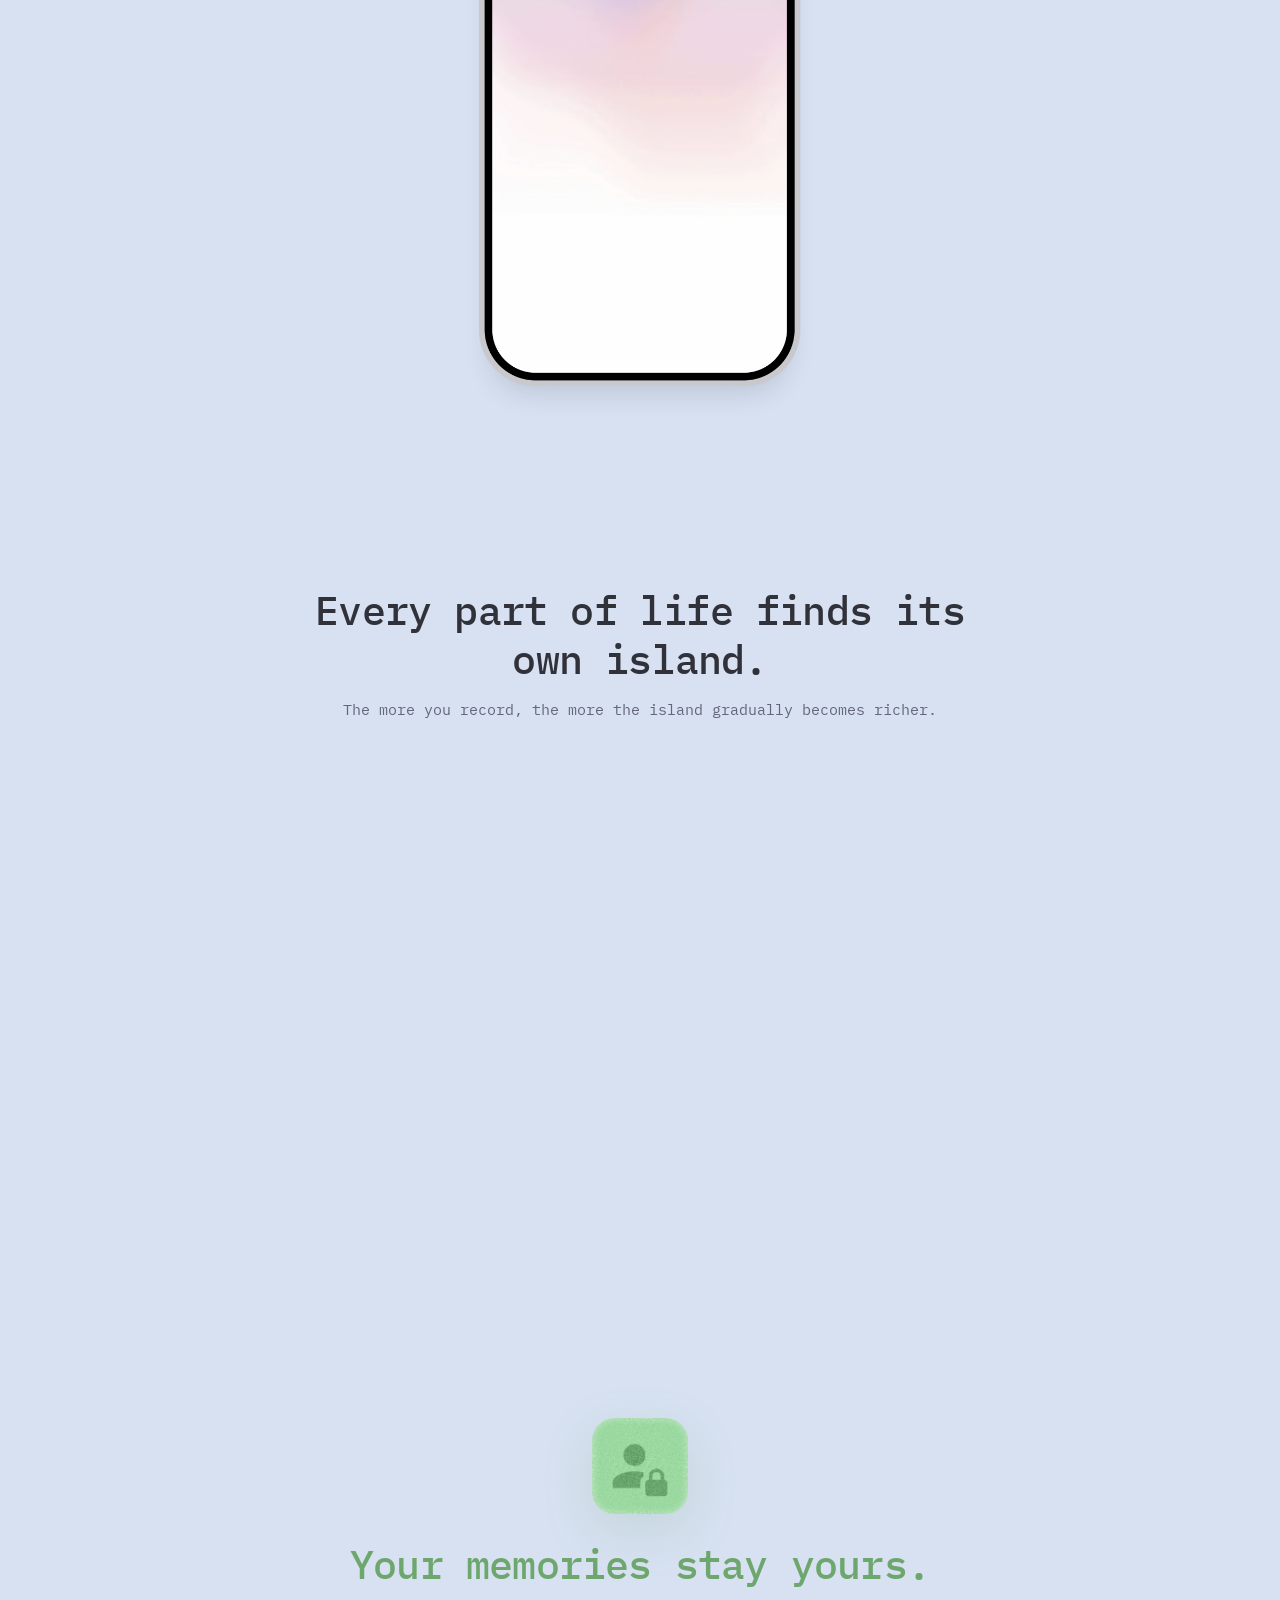
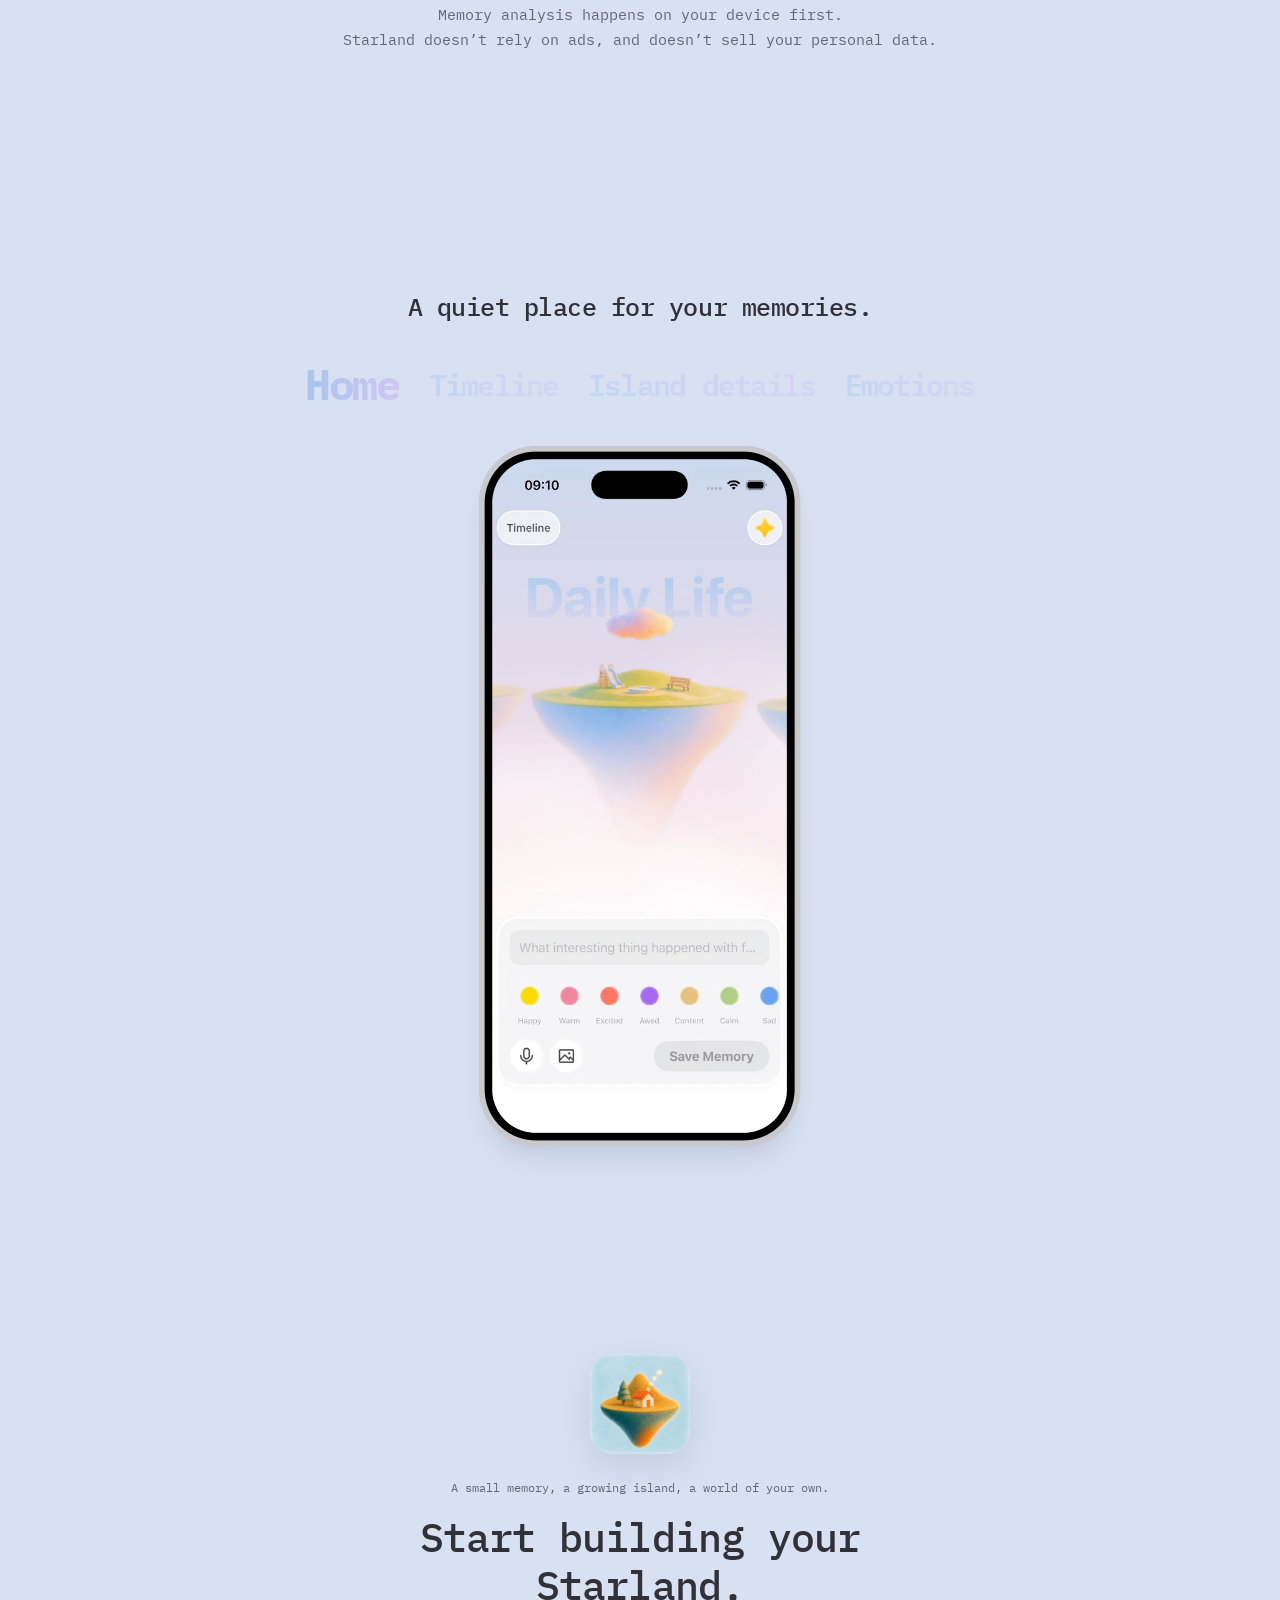
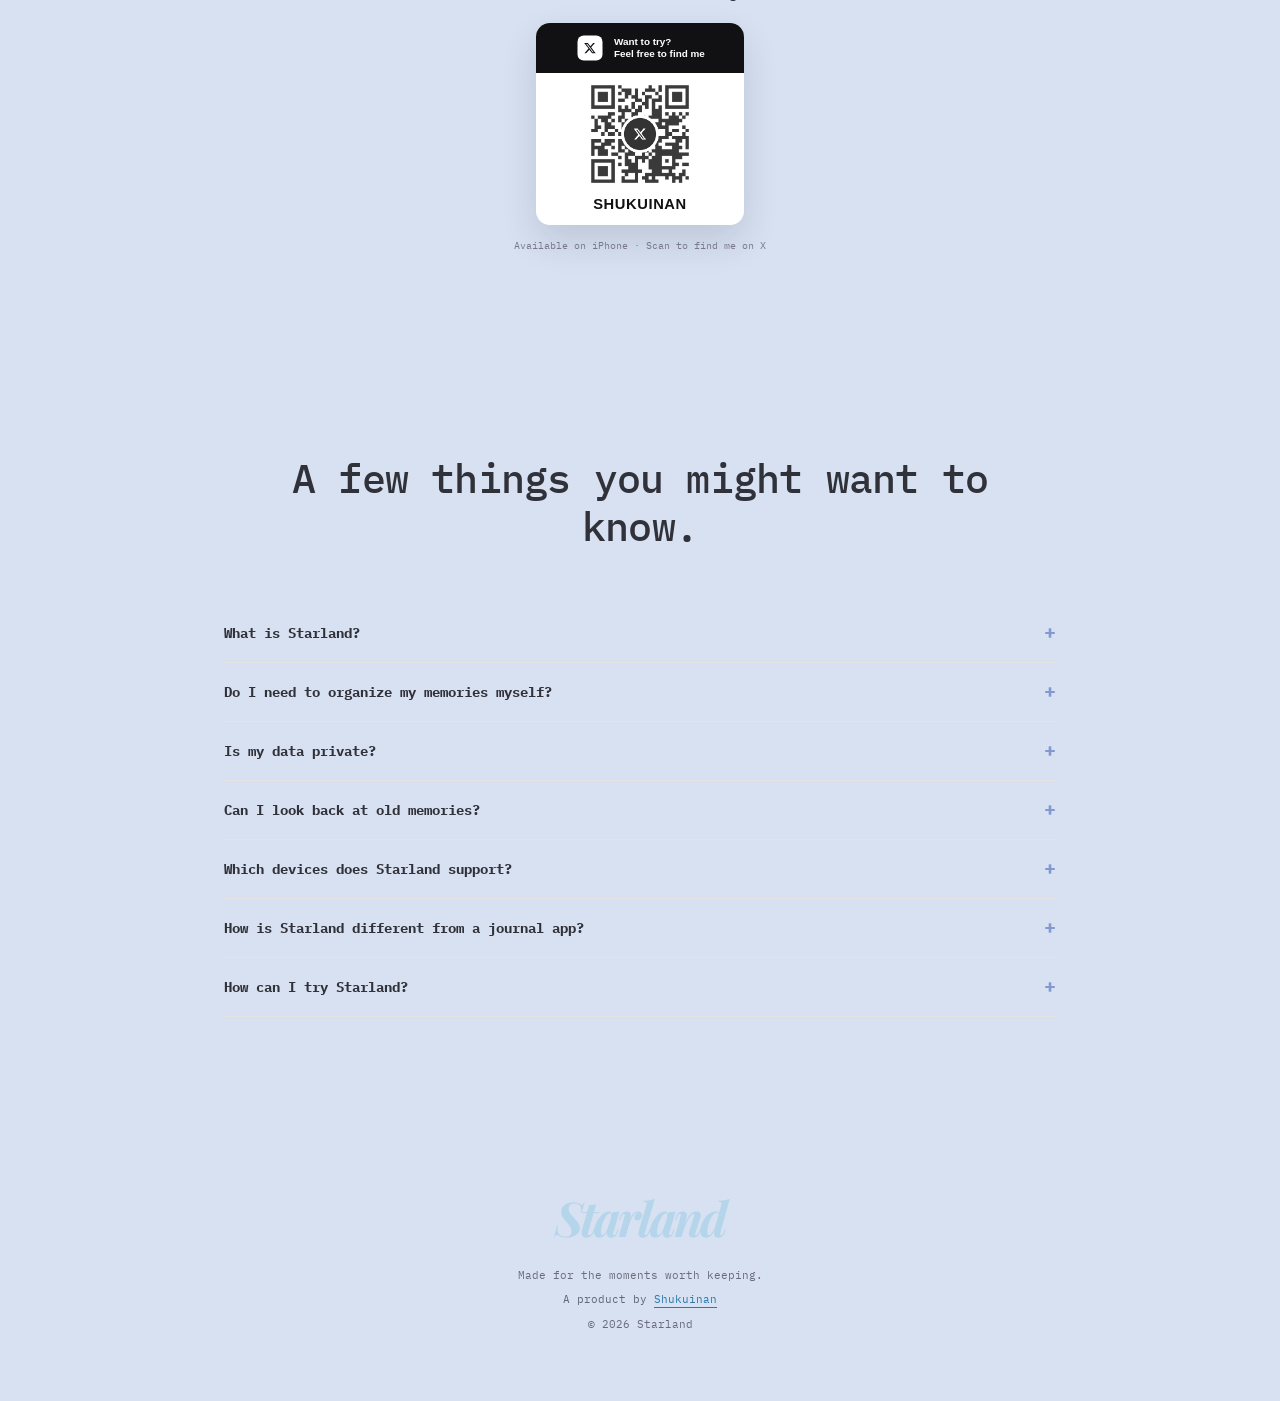
==== commit 05002b3d: "Set the Chinese 记忆岛 wordmark in a tighter sans-serif." ====
--- a/index.html
+++ b/index.html
@@ -36,7 +36,7 @@
     <script>
       if (window.parent !== window) document.documentElement.classList.add("is-embedded");
     </script>
-    <link rel="stylesheet" href="styles.css?v=20260913-brand-01" />
+    <link rel="stylesheet" href="styles.css?v=20260913-brand-02" />
     <script type="application/ld+json">
     {
       "@context": "https://schema.org",
--- a/styles.css
+++ b/styles.css
@@ -159,9 +159,9 @@
 }
 
 html[lang="zh-CN"] .nav-home {
-  font-family: "Songti SC", "STSong", "Noto Serif SC", Georgia, serif;
+  font-family: "PingFang SC", "Hiragino Sans GB", "Noto Sans SC", sans-serif;
   font-style: normal;
-  letter-spacing: .08em;
+  letter-spacing: .02em;
 }
 
 .nav-app-icon {
@@ -642,9 +642,9 @@
 }
 
 html[lang="zh-CN"] .wordmark {
-  font-family: "Songti SC", "STSong", "Noto Serif SC", Georgia, serif;
+  font-family: "PingFang SC", "Hiragino Sans GB", "Noto Sans SC", sans-serif;
   font-style: normal;
-  letter-spacing: .12em;
+  letter-spacing: .04em;
 }
 
 h1, h2, h3, p { margin-top: 0; }
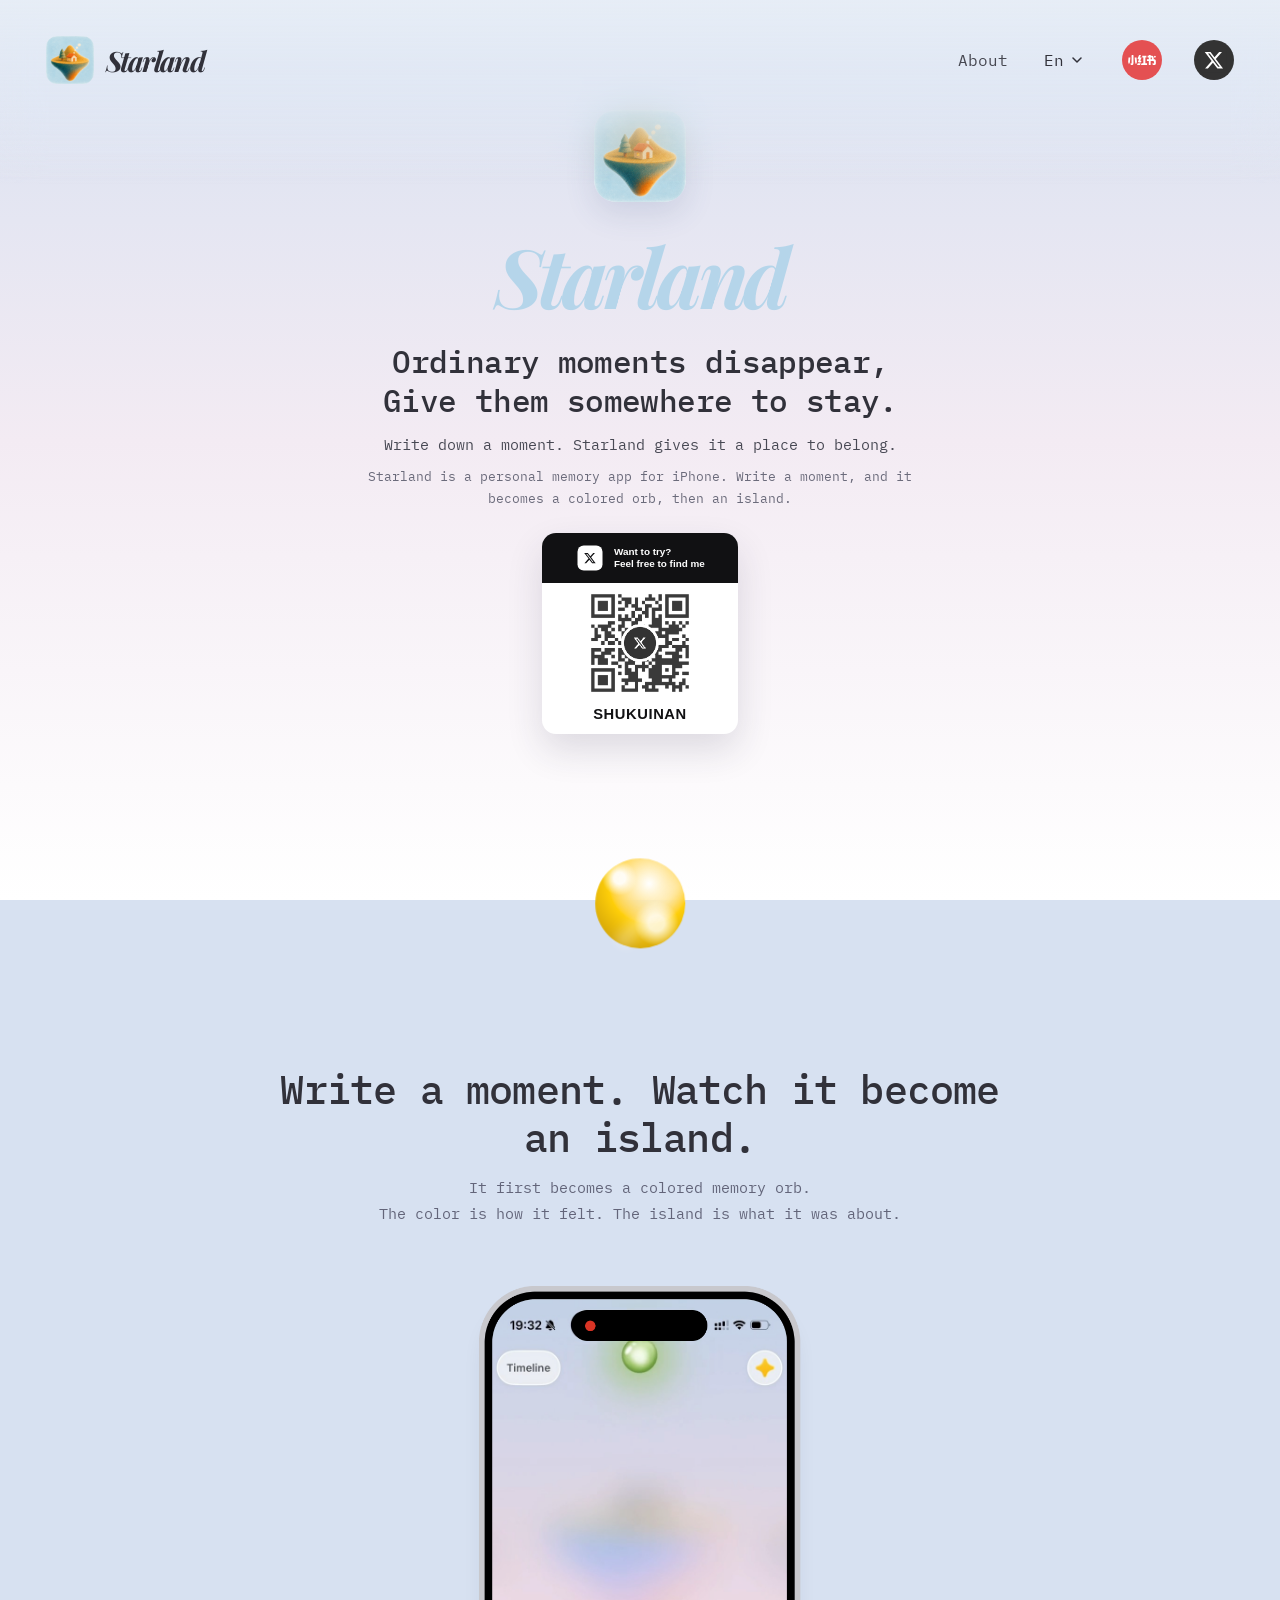
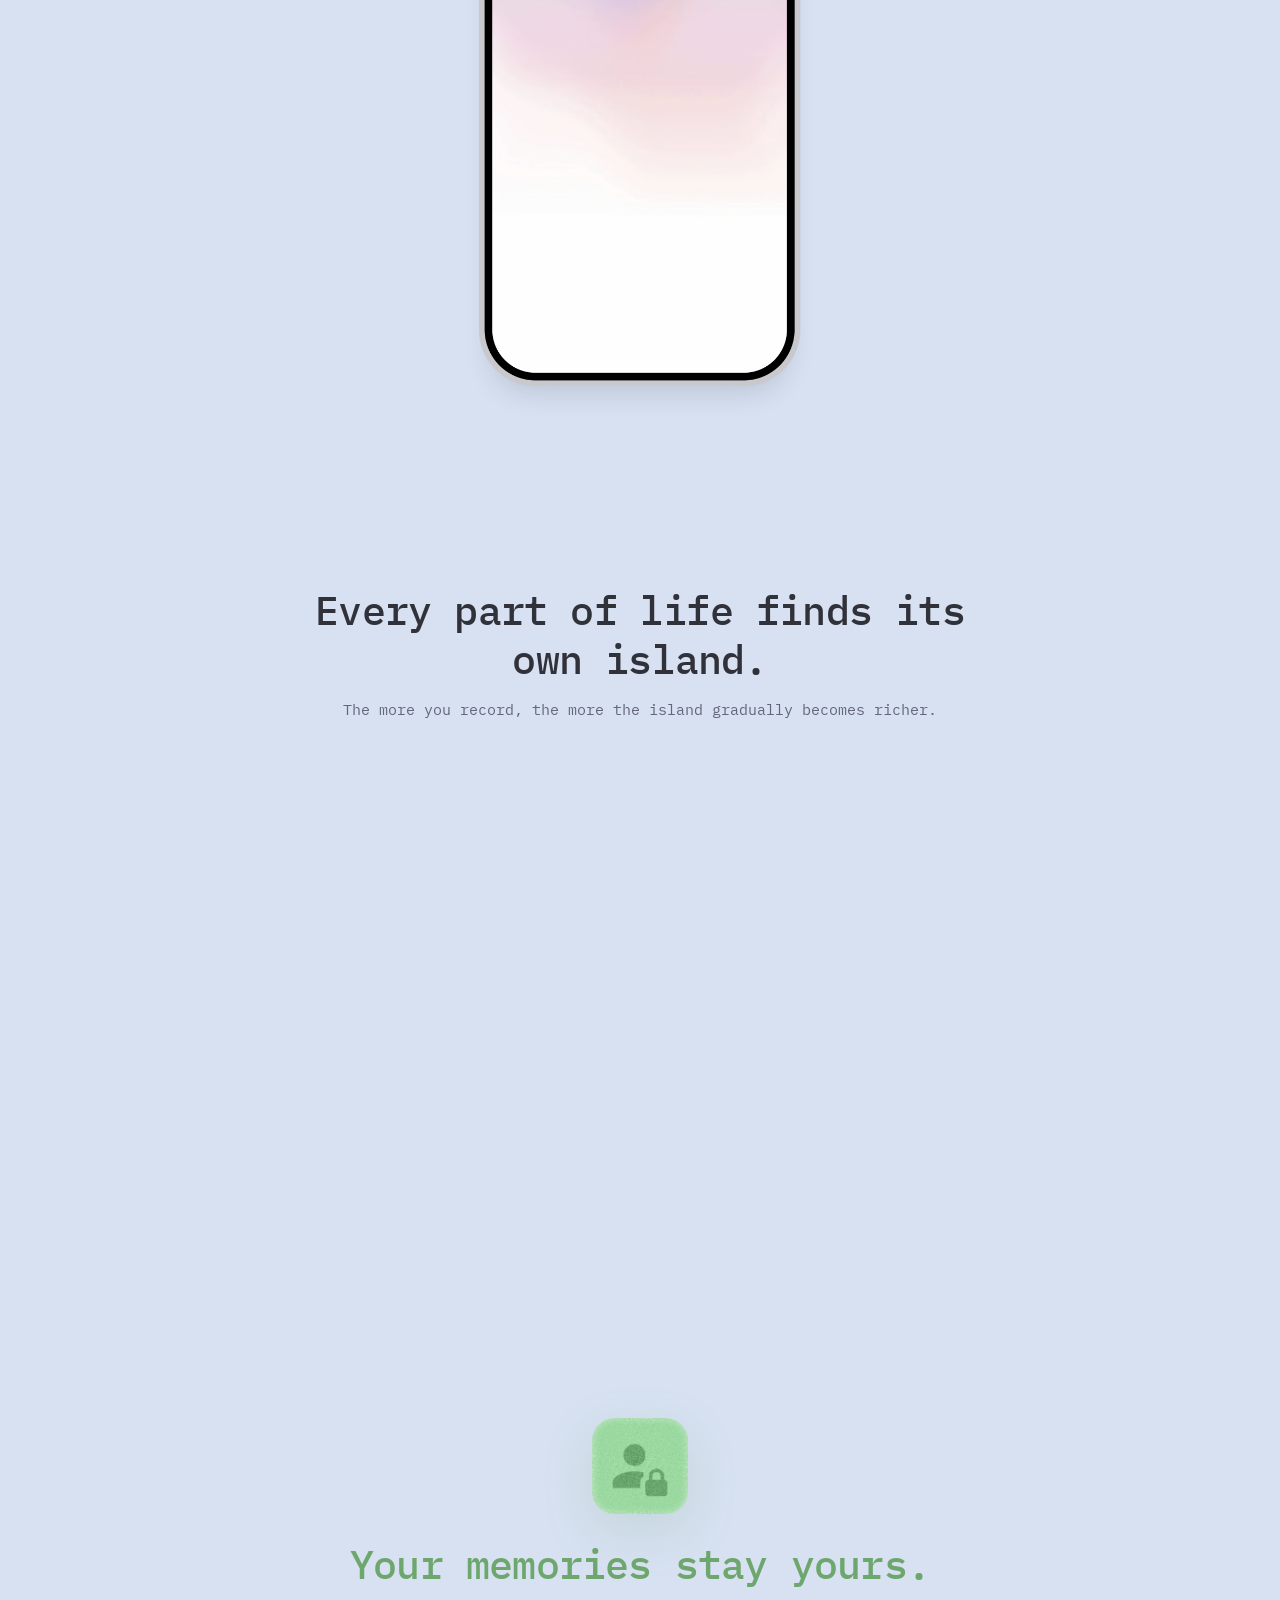
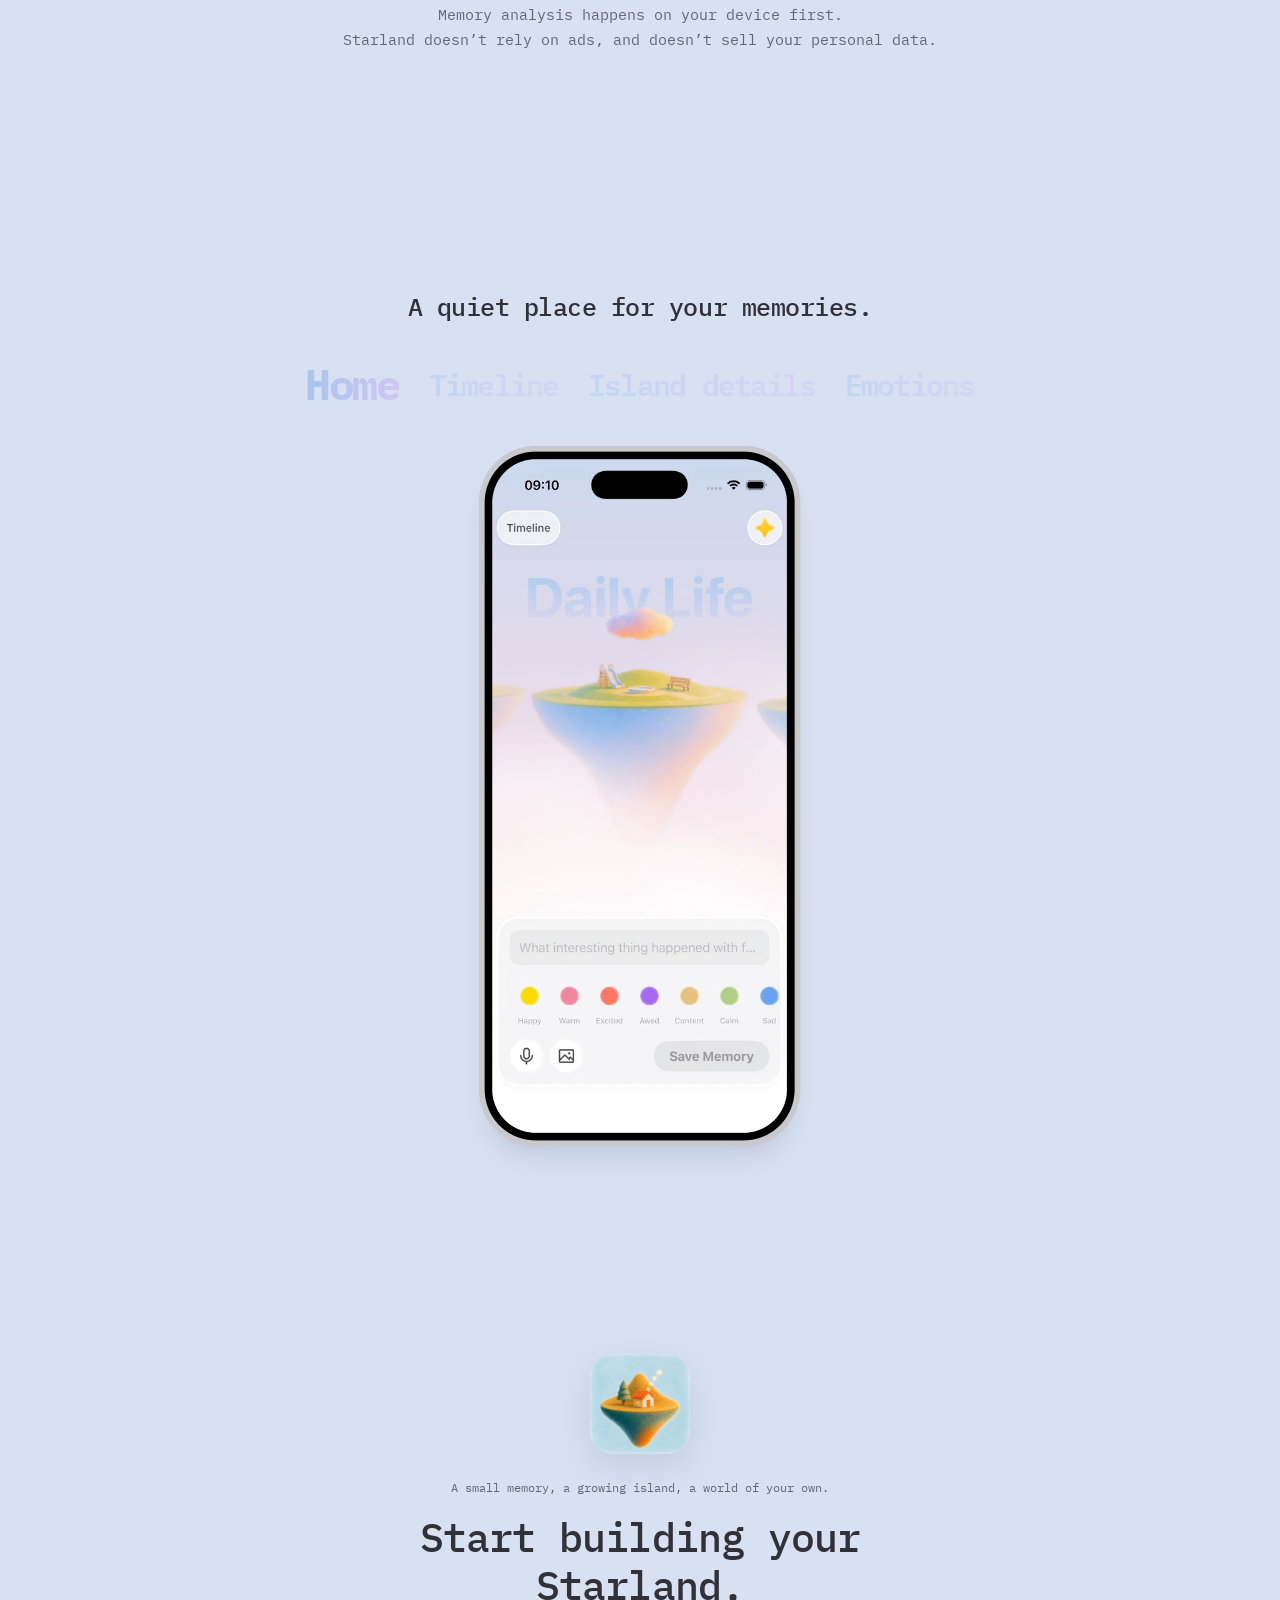
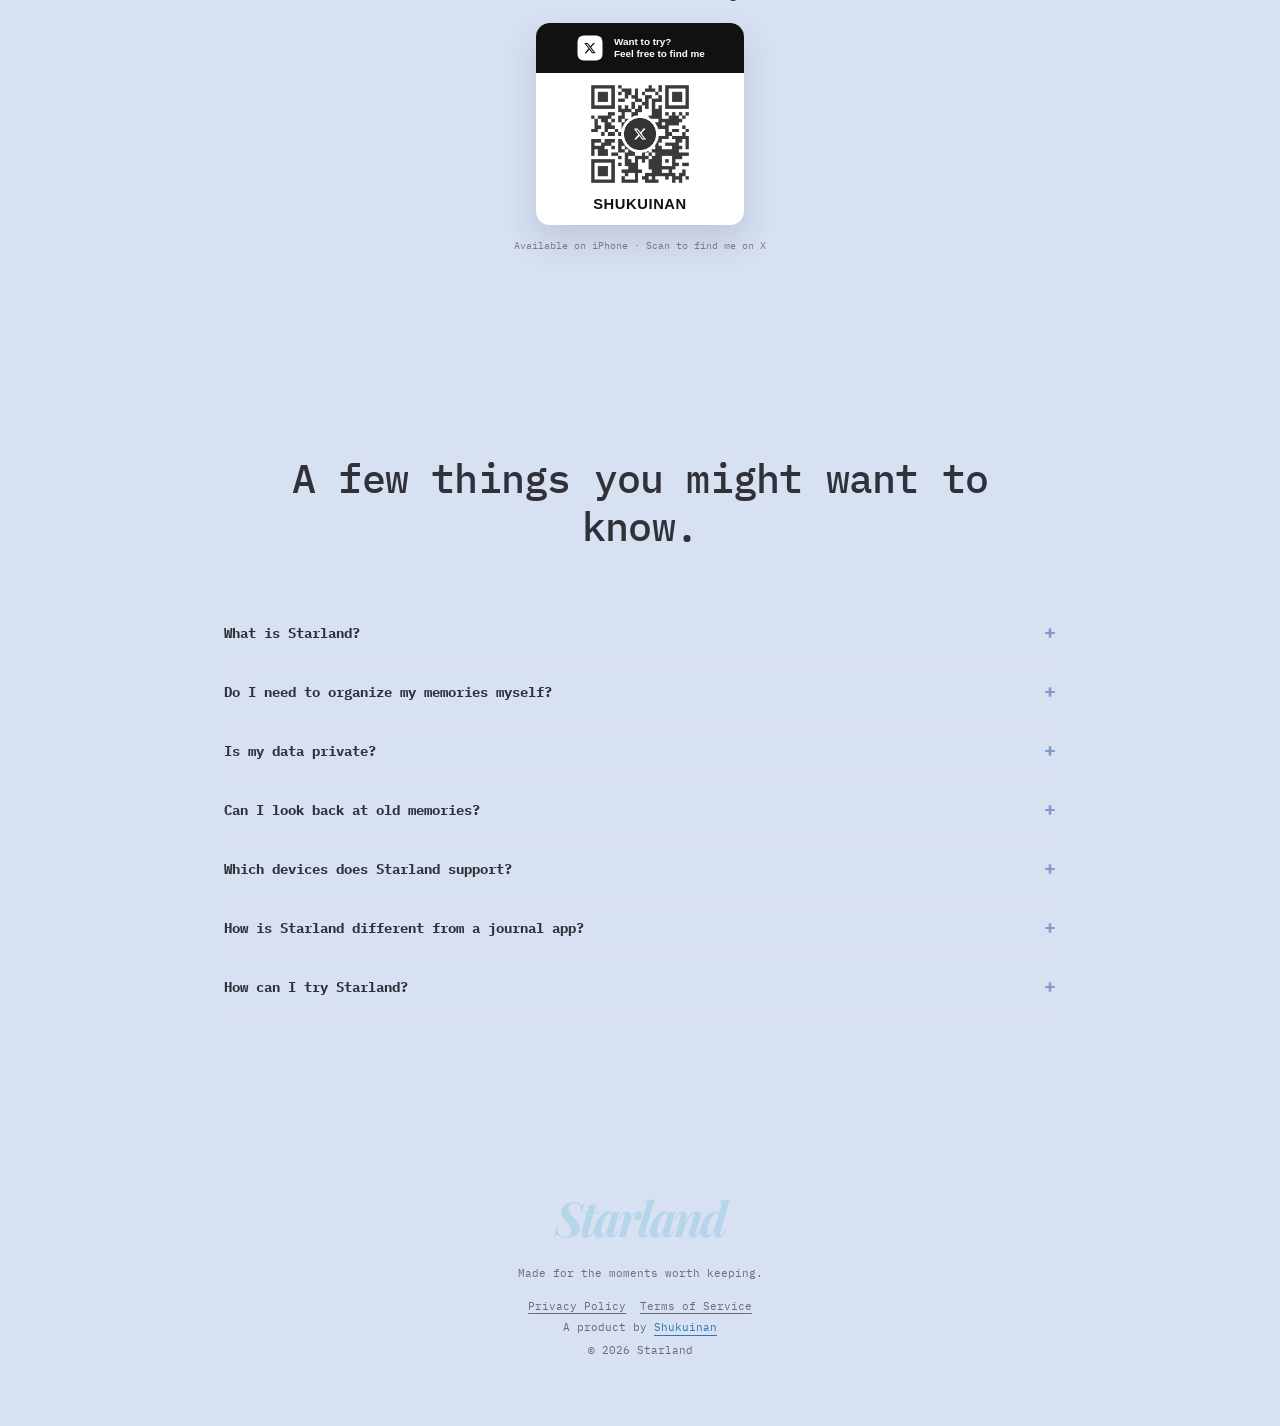
==== commit da5af2d3: "Add Privacy Policy and Terms of Service pages for App and site links. Publish the Notion legal copy " ====
--- a/index.html
+++ b/index.html
@@ -36,7 +36,7 @@
     <script>
       if (window.parent !== window) document.documentElement.classList.add("is-embedded");
     </script>
-    <link rel="stylesheet" href="styles.css?v=20260913-brand-02" />
+    <link rel="stylesheet" href="styles.css?v=20260917-legal-03" />
     <script type="application/ld+json">
     {
       "@context": "https://schema.org",
@@ -112,7 +112,7 @@
           "name": "Is my data private?",
           "acceptedAnswer": {
             "@type": "Answer",
-            "text": "Memory analysis happens on your device first. Starland doesn’t rely on ads, and doesn’t sell your personal data."
+            "text": "Memory analysis happens on your device first. Starland doesn’t rely on ads, and doesn’t sell your personal data. Read the Privacy Policy at https://starland.app/privacy/."
           }
         },
         {
@@ -273,7 +273,7 @@
 
         <div class="phone-wrap" id="phone-wrap" data-aria-en="Starland recording demo" data-aria-zh="记忆岛记录演示" aria-label="Starland recording demo">
           <div class="phone-stage">
-            <video class="record-video" id="record-video" muted autoplay loop playsinline webkit-playsinline preload="metadata" poster="Assets/Starland/record-poster-zh.jpg" aria-hidden="true"></video>
+            <video class="record-video" id="record-video" muted autoplay playsinline webkit-playsinline preload="auto" poster="Assets/Starland/record-poster-zh.jpg" aria-hidden="true"></video>
             <img class="phone-frame" src="Assets/Starland/phone-frame.png" alt="" />
             <img class="phone-island" src="Assets/Starland/dynamic-island.png" alt="" />
             <span id="phone-orb" class="phone-orb" aria-hidden="true"></span>
@@ -410,7 +410,7 @@
           </details>
           <details>
             <summary class="localize" data-en="Is my data private?" data-zh="我的数据是私密的吗？">Is my data private?</summary>
-            <p class="localize" data-en="Memory analysis happens on your device first. Starland doesn’t rely on ads, and doesn’t sell your personal data." data-zh="记忆分析优先在设备本地完成。记忆岛不依赖广告，也不会出售你的个人数据。">Memory analysis happens on your device first. Starland doesn’t rely on ads, and doesn’t sell your personal data.</p>
+            <p class="localize" data-en="Memory analysis happens on your device first. Starland doesn’t rely on ads, and doesn’t sell your personal data. <a class='inline-link' href='privacy/'>Read the Privacy Policy</a>." data-zh="记忆分析优先在设备本地完成。记忆岛不依赖广告，也不会出售你的个人数据。<a class='inline-link' href='privacy/'>查看隐私政策</a>。">Memory analysis happens on your device first. Starland doesn’t rely on ads, and doesn’t sell your personal data. <a class="inline-link" href="privacy/">Read the Privacy Policy</a>.</p>
           </details>
           <details>
             <summary class="localize" data-en="Can I look back at old memories?" data-zh="可以回看以前的记忆吗？">Can I look back at old memories?</summary>
@@ -435,6 +435,10 @@
     <footer>
       <p class="wordmark localize" data-en="Starland" data-zh="记忆岛">Starland</p>
       <p class="localize" data-en="Made for the moments worth keeping." data-zh="为值得留下的瞬间而做。">Made for the moments worth keeping.</p>
+      <nav class="legal-nav" aria-label="Legal">
+        <a class="localize" href="privacy/" data-en="Privacy Policy" data-zh="隐私政策">Privacy Policy</a>
+        <a class="localize" href="terms/" data-en="Terms of Service" data-zh="用户协议">Terms of Service</a>
+      </nav>
       <p class="site-credit localize" data-en="A product by <a class='inline-link' href='https://www.wowdesign.fun/' target='_blank' rel='noopener noreferrer'>Shukuinan</a>" data-zh="设计师 <a class='inline-link' href='https://www.wowdesign.fun/' target='_blank' rel='noopener noreferrer'>祝以南</a> 的作品">A product by <a class="inline-link" href="https://www.wowdesign.fun/" target="_blank" rel="noopener noreferrer">Shukuinan</a></p>
       <p>© <span id="year"></span> <span class="localize" data-en="Starland" data-zh="记忆岛">Starland</span></p>
     </footer>
@@ -478,6 +482,6 @@
       </div>
     </div>
 
-    <script src="app.js?v=20260913-brand-01"></script>
+    <script src="app.js?v=20260913-play-04"></script>
   </body>
 </html>
--- a/styles.css
+++ b/styles.css
@@ -1632,6 +1632,73 @@
   }
 }
 
+.legal-doc {
+  max-width: 40rem;
+  margin: 0 auto;
+  padding: calc(208px + env(safe-area-inset-top)) 1.5rem 5rem;
+}
+
+.legal-doc h1 {
+  margin: 0 0 .55rem;
+  font-size: clamp(1.35rem, 3.2vw, 1.9rem);
+  font-weight: 700;
+  letter-spacing: -.04em;
+  line-height: 1.2;
+}
+
+.legal-date {
+  margin: 0 0 1.8rem;
+  color: var(--muted);
+  font-size: .72rem;
+}
+
+.legal-doc h2 {
+  margin: 2.15rem 0 .7rem;
+  font-size: .92rem;
+  font-weight: 700;
+  letter-spacing: -.02em;
+}
+
+.legal-doc p {
+  margin: 0 0 1rem;
+  font-size: .78rem;
+  line-height: 1.75;
+}
+
+.legal-doc a[href^="mailto:"] {
+  white-space: nowrap;
+}
+
+html[lang="zh-CN"] .legal-doc {
+  font-family: "PingFang SC", "Hiragino Sans GB", "Noto Sans SC", sans-serif;
+  letter-spacing: .02em;
+}
+
+html[lang="zh-CN"] .legal-doc h1,
+html[lang="zh-CN"] .legal-doc h2 {
+  letter-spacing: .04em;
+}
+
+.legal-nav {
+  display: flex;
+  flex-wrap: wrap;
+  justify-content: center;
+  gap: .35rem .85rem;
+  margin: .85rem 0 .15rem;
+}
+
+.legal-nav a {
+  color: #6b6b7b;
+  font-size: .66rem;
+  text-decoration: underline;
+  text-underline-offset: 3px;
+}
+
+.legal-nav a[aria-current="page"] {
+  color: var(--ink);
+  text-decoration: none;
+}
+
 @media (prefers-reduced-motion: reduce) {
   *, *::before, *::after {
     animation-duration: .01ms !important;
